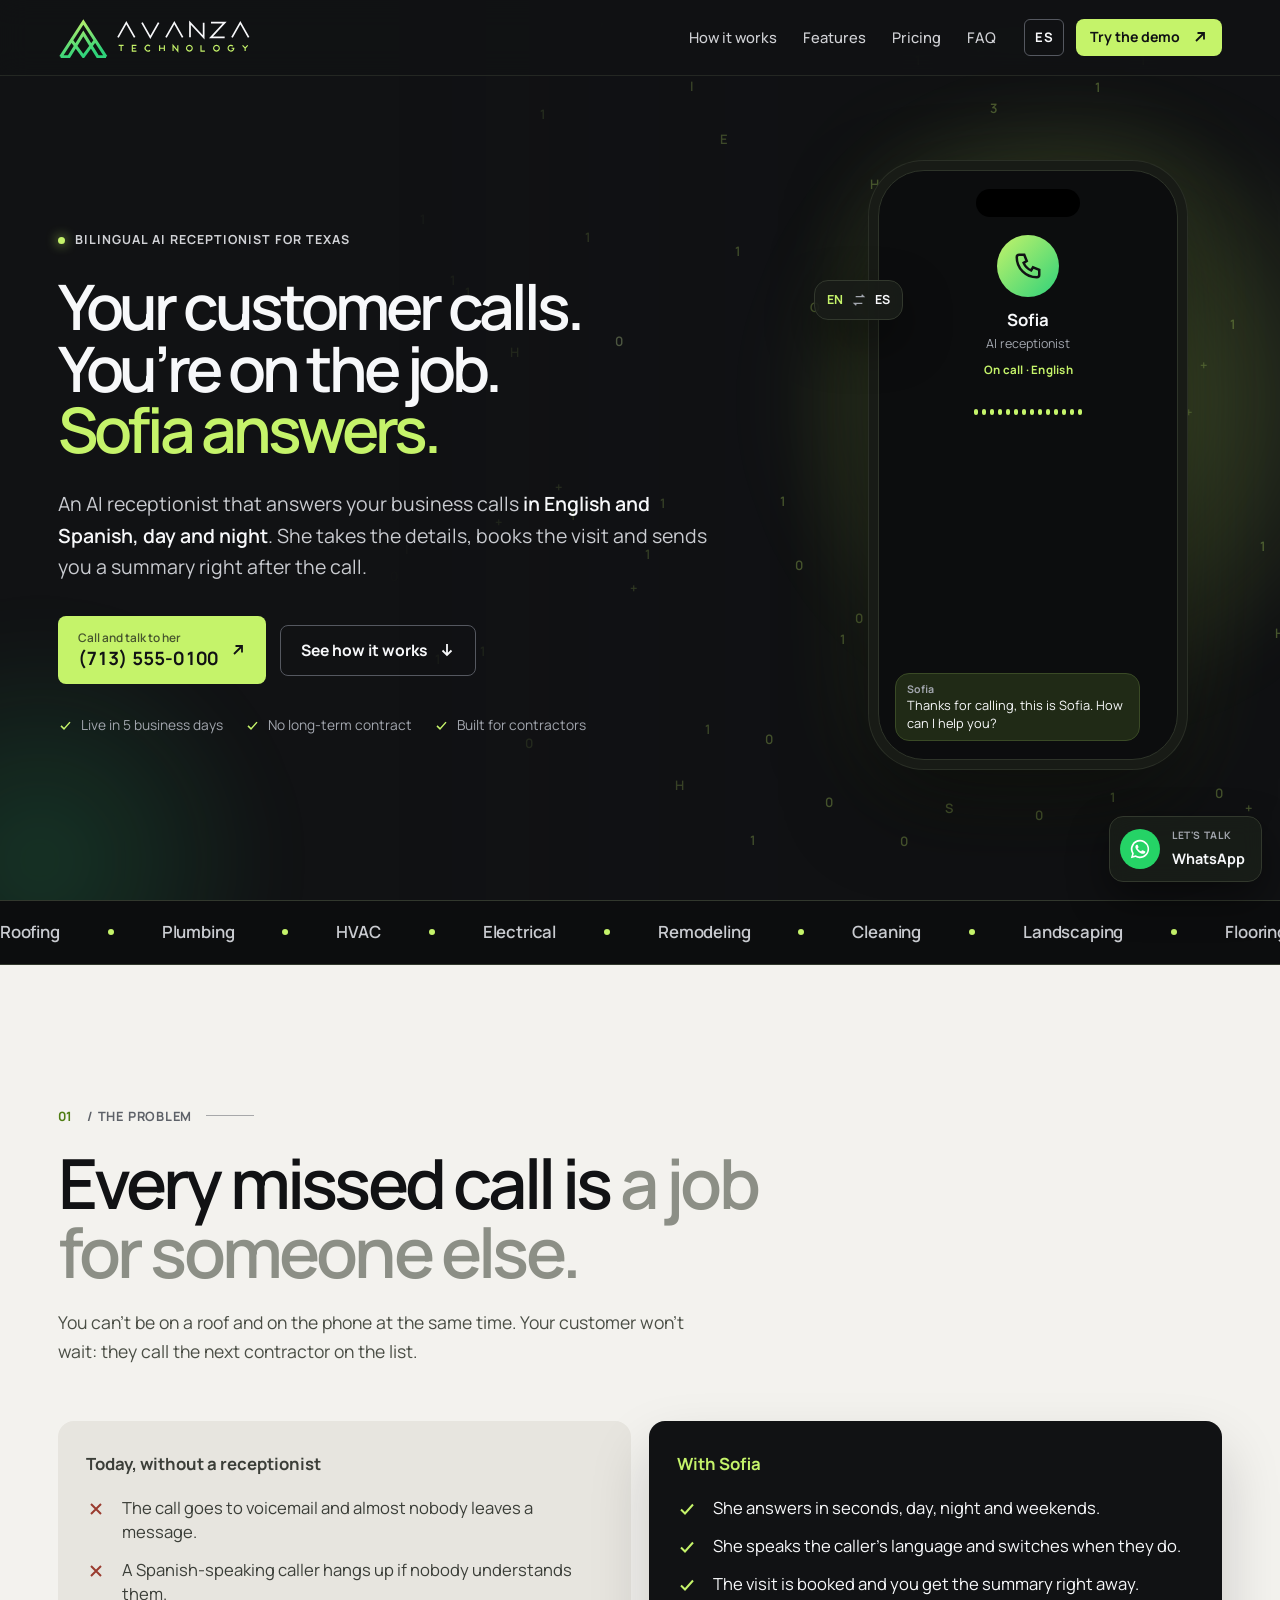
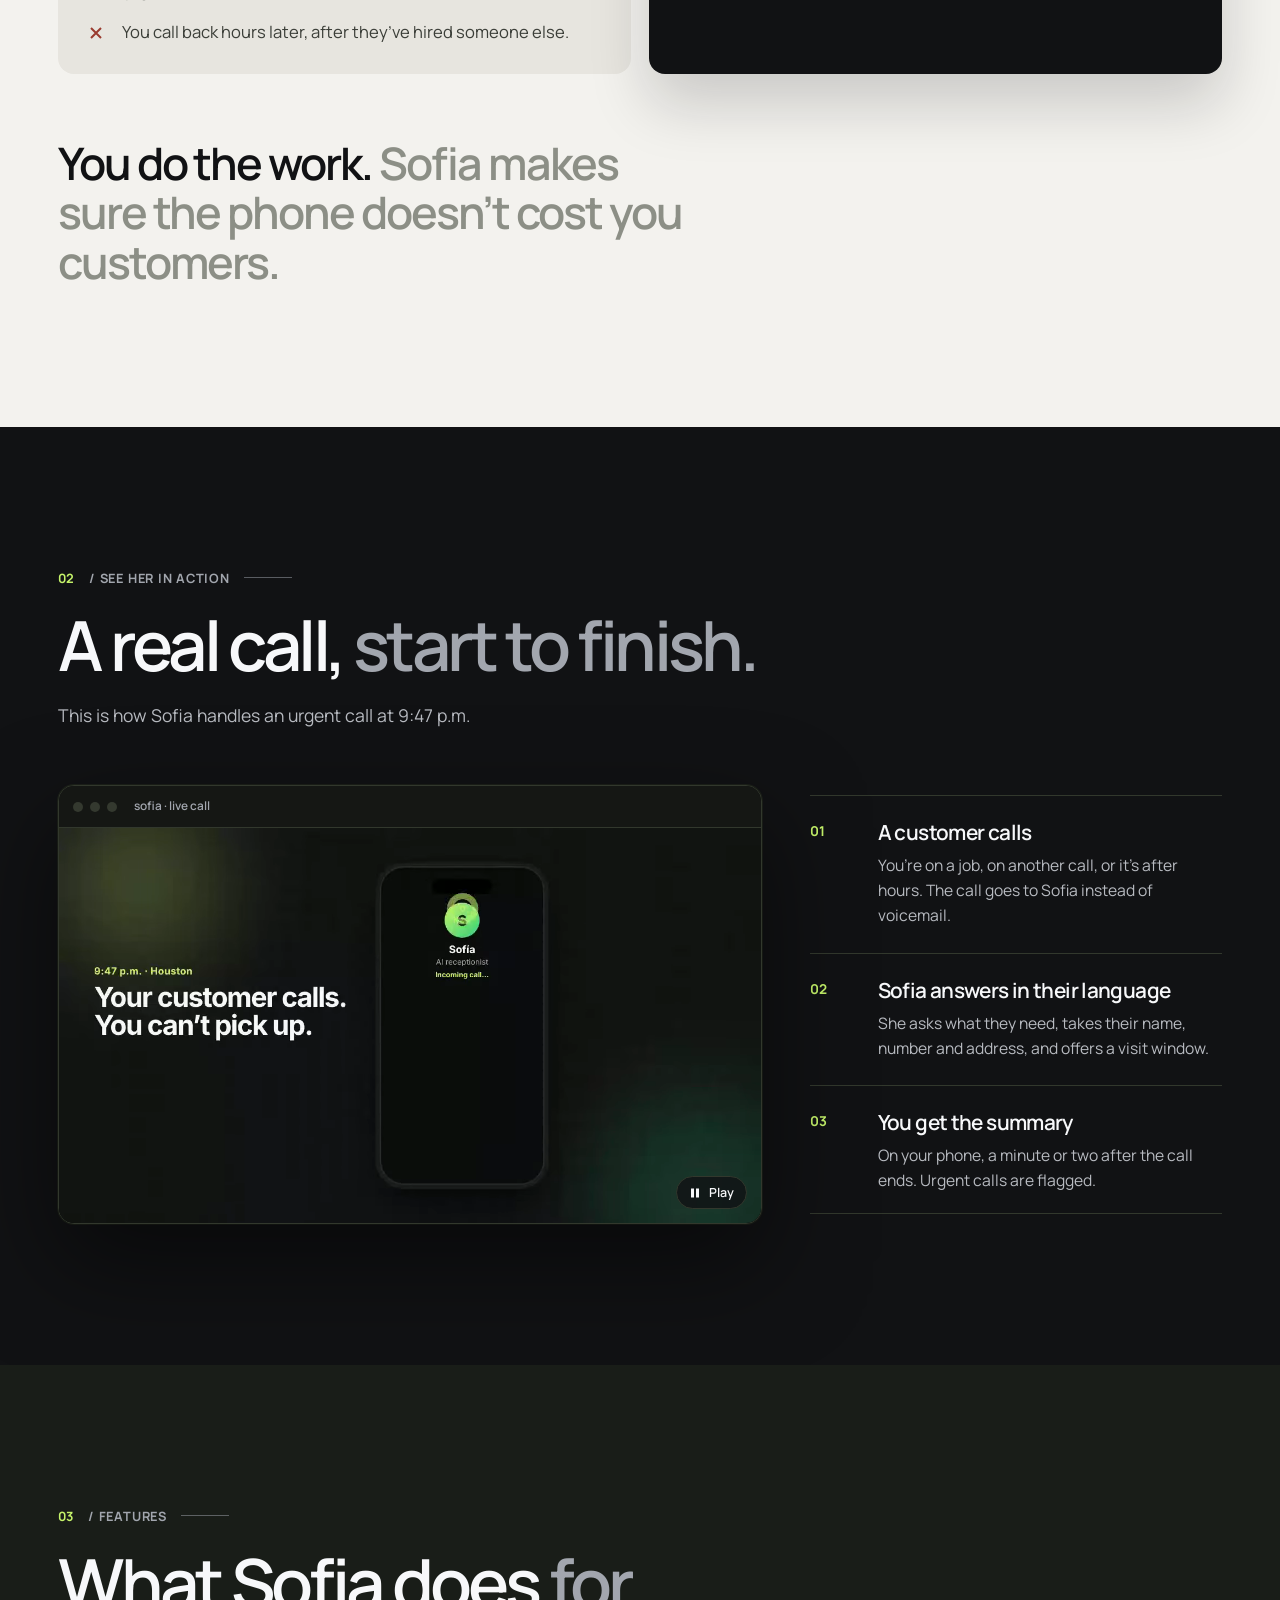
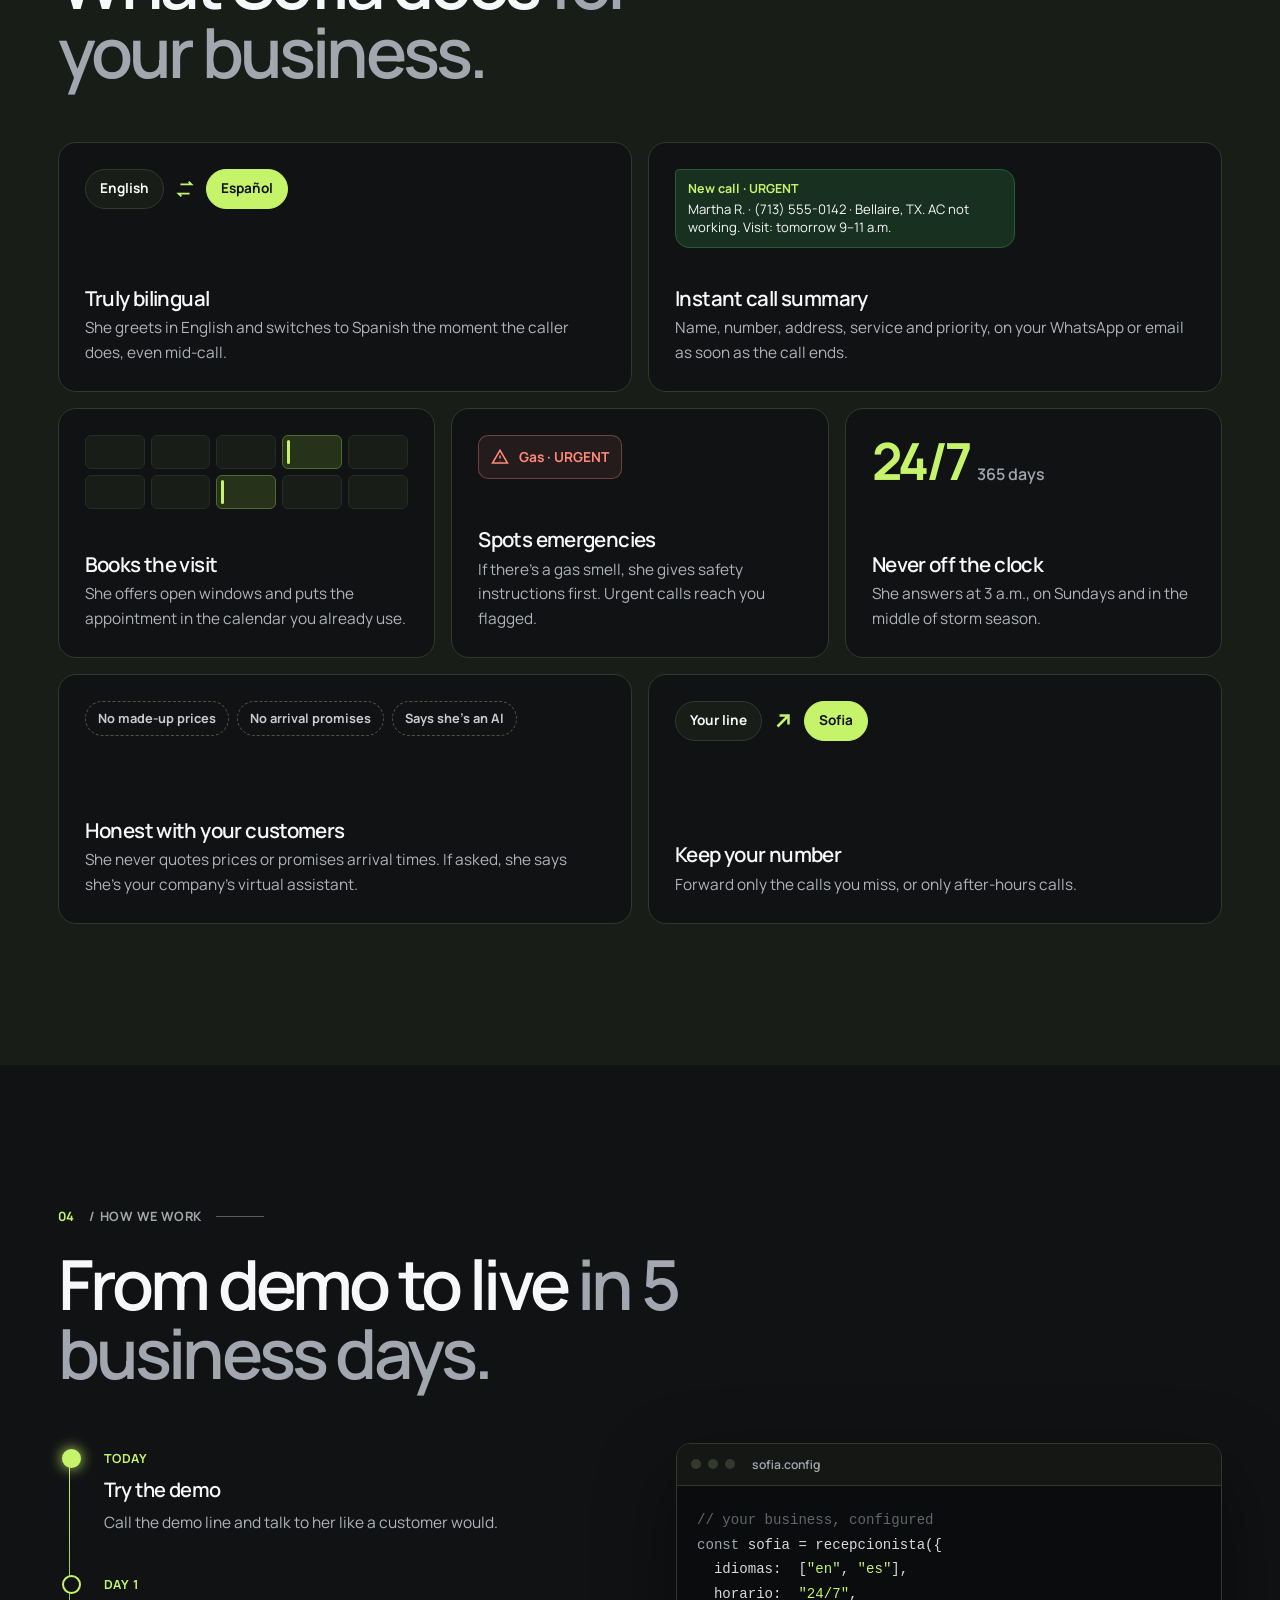
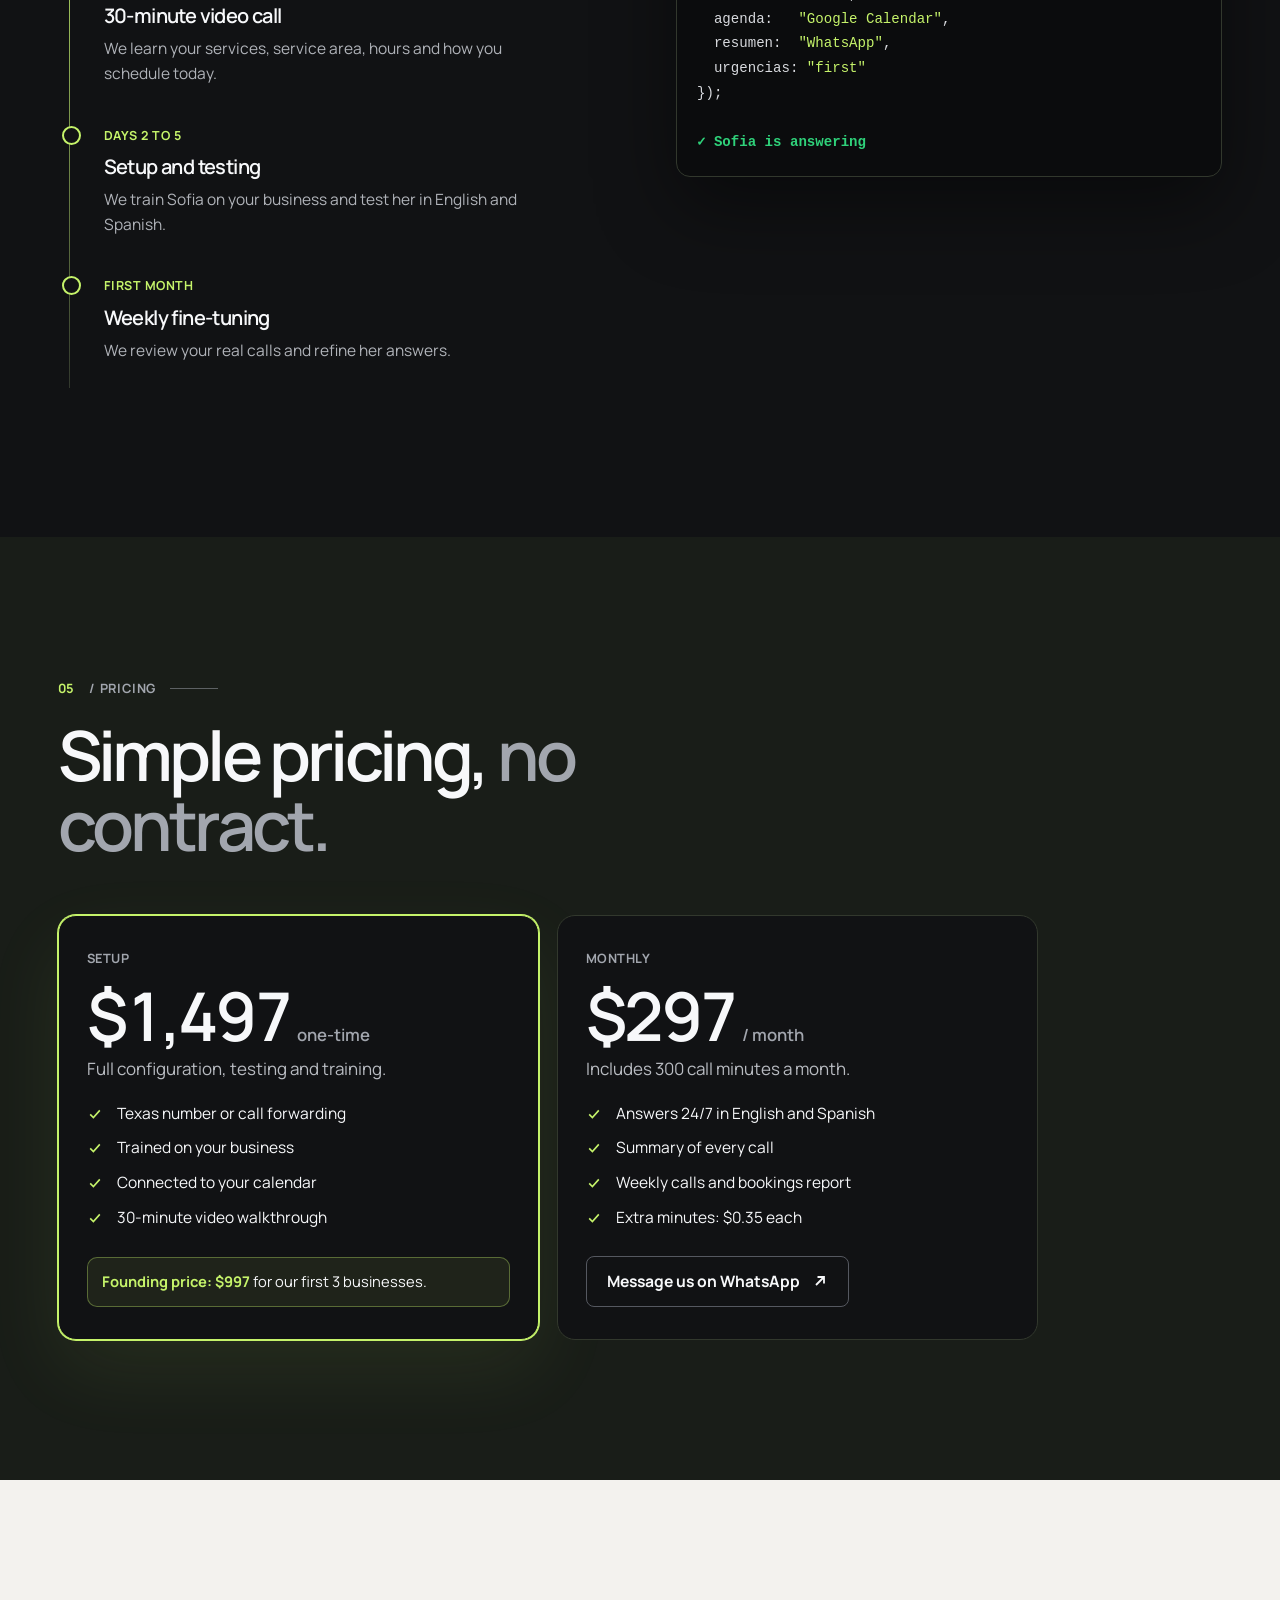
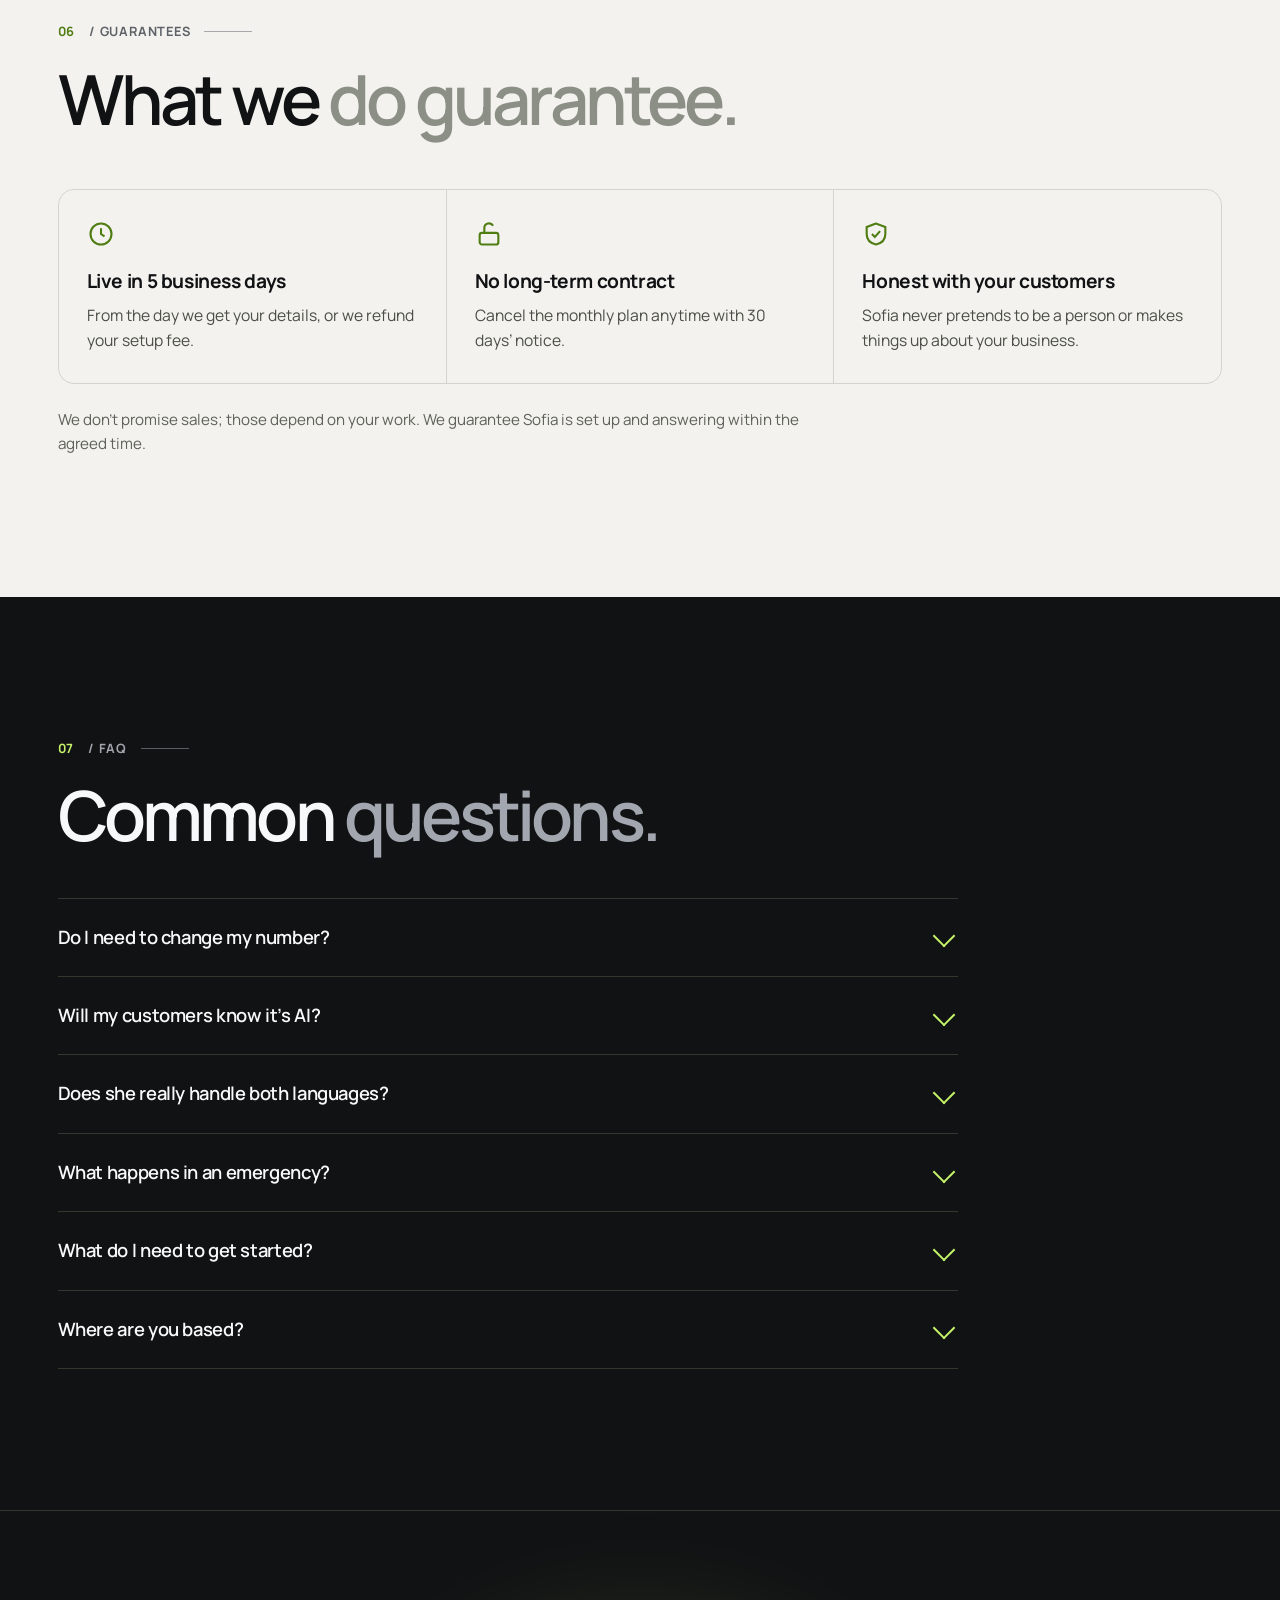
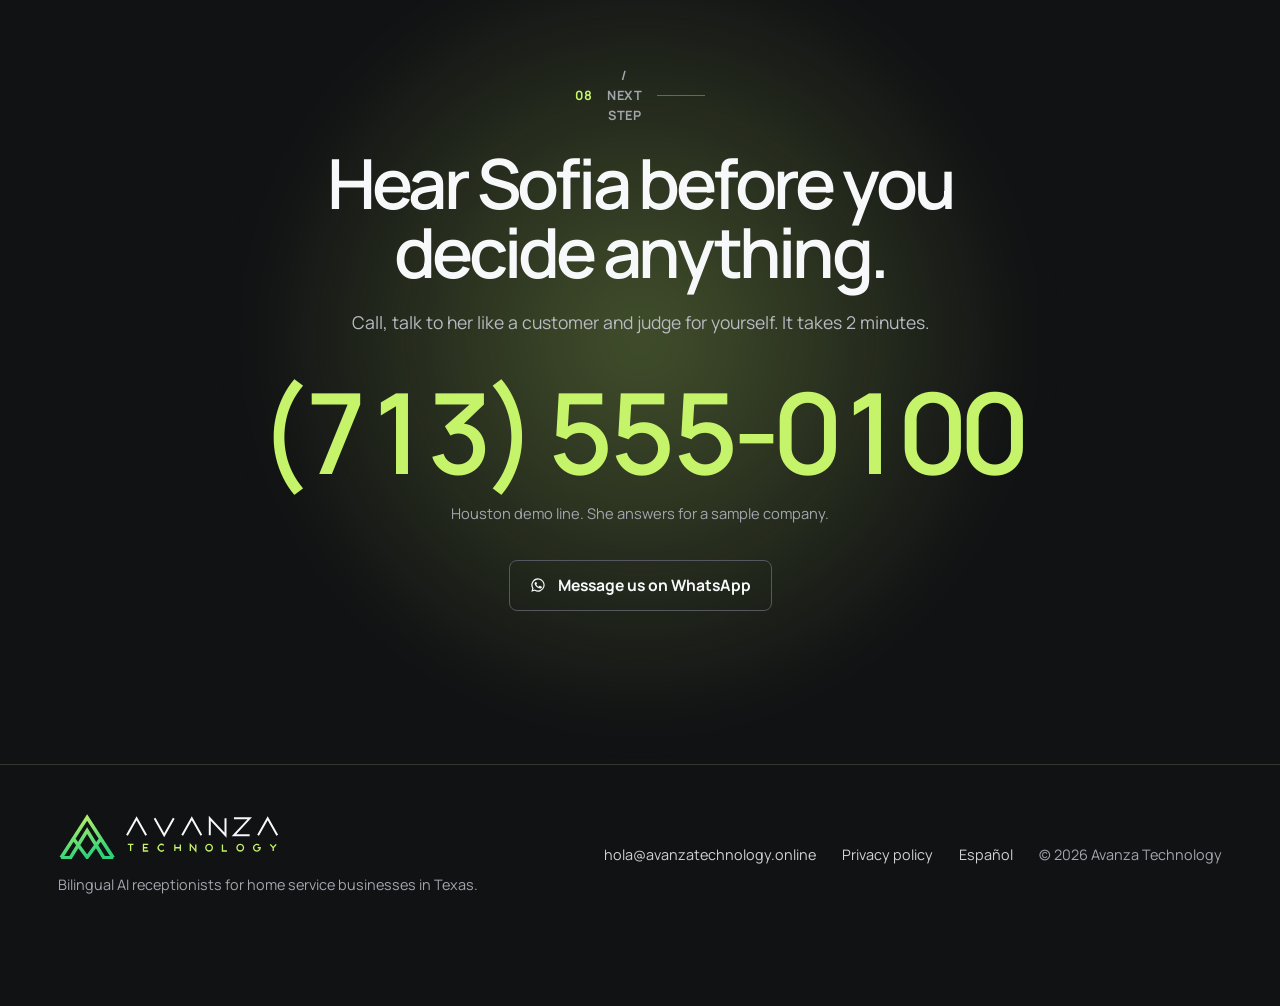
==== en/index.html @ a4238568 "web" ====
<!doctype html>
<html lang="en">
<head>
<meta charset="utf-8">
<meta name="viewport" content="width=device-width, initial-scale=1">
<title>Avanza Technology | Bilingual AI receptionist for Texas contractors</title>
<meta name="description" content="Sofia answers your business calls in English and Spanish, 24/7. She books the visit and sends you a summary. For home service contractors in Texas.">
<link rel="canonical" href="https://avanzatechnology.online/en/">
<link rel="alternate" hreflang="es" href="https://avanzatechnology.online/">
<link rel="alternate" hreflang="en" href="https://avanzatechnology.online/en/">
<link rel="alternate" hreflang="x-default" href="https://avanzatechnology.online/">
<meta property="og:type" content="website">
<meta property="og:title" content="Avanza Technology | Bilingual AI receptionist for Texas contractors">
<meta property="og:description" content="Sofia answers your business calls in English and Spanish, 24/7. She books the visit and sends you a summary. For home service contractors in Texas.">
<meta property="og:image" content="https://avanzatechnology.online/assets/og-en.png">
<meta property="og:url" content="https://avanzatechnology.online/en/">
<meta name="twitter:card" content="summary_large_image">
<meta name="theme-color" content="#111214">
<link rel="icon" type="image/svg+xml" href="../assets/icono.svg">
<link rel="apple-touch-icon" href="../assets/icono-180.png">
<link rel="preconnect" href="https://fonts.googleapis.com">
<link rel="preconnect" href="https://fonts.gstatic.com" crossorigin>
<link href="https://fonts.googleapis.com/css2?family=Manrope:wght@400;500;600;700;800&display=swap" rel="stylesheet">
<link rel="stylesheet" href="../assets/site.css">
<script>document.documentElement.classList.add('js');</script>
</head>
<body>
<a class="skip" href="#main">Skip to content</a>
<header class="site-header">
  <div class="wrap">
    <a class="brand" href="./" aria-label="Avanza Technology"><svg xmlns="http://www.w3.org/2000/svg" viewBox="0 0 292 60" role="img" aria-label="Avanza Technology"><defs><linearGradient id="g-dark-horizontal" x1="0" y1="0" x2="0.35" y2="1"><stop offset="0" stop-color="#C5F36A"/><stop offset="1" stop-color="#2FD27A"/></linearGradient></defs><path d="M4.00,58.36 L38.00,6.00 L72.00,58.36 M4.00,58.36 L16.24,58.36 L38.00,23.00 L59.76,58.36 L72.00,58.36 M19.98,33.20 L38.00,57.68 L56.02,33.20" fill="none" stroke="url(#g-dark-horizontal)" stroke-width="4.60" stroke-linejoin="miter" stroke-miterlimit="10" stroke-linecap="butt"/><g fill="none" stroke="#F7F8FA" stroke-width="2.6" stroke-linejoin="miter" stroke-linecap="butt"><path transform="translate(90.00,7.00)" d="M0,22 L12.5,0 L25,22"/><path transform="translate(126.00,7.00)" d="M0,0 L12.5,22 L25,0"/><path transform="translate(162.00,7.00)" d="M0,22 L12.5,0 L25,22"/><path transform="translate(198.00,7.00)" d="M0,22 L0,0 L20.5,22 L20.5,0"/><path transform="translate(229.50,7.00)" d="M0,0 L20.5,0 L0,22 L20.5,22"/><path transform="translate(261.00,7.00)" d="M0,22 L12.5,0 L25,22"/></g><g fill="none" stroke="#C5F36A" stroke-width="1.7" stroke-linejoin="miter" stroke-linecap="butt"><path transform="translate(91.00,41.00)" d="M0,0 H7.4399999999999995 M3.7199999999999998,0 V8.6"/><path transform="translate(111.48,41.00)" d="M6.2,0 H0 V8.6 H6.2 M0,4.3 H5.084"/><path transform="translate(130.72,41.00)" d="M7.31,1.2469999999999999 A4.3,4.3 0 1 0 7.31,7.353"/><path transform="translate(152.44,41.00)" d="M0,0 V8.6 M7.13,0 V8.6 M0,4.3 H7.13"/><path transform="translate(172.60,41.00)" d="M0,8.6 L0,0 L7.13,8.6 L7.13,0"/><path transform="translate(192.77,41.00)" d="M4.3,0 A4.3,4.3 0 1 1 4.29,0 Z"/><path transform="translate(214.49,41.00)" d="M0,0 V8.6 H5.89"/><path transform="translate(233.42,41.00)" d="M4.3,0 A4.3,4.3 0 1 1 4.29,0 Z"/><path transform="translate(255.14,41.00)" d="M7.31,1.2469999999999999 A4.3,4.3 0 1 0 8.6,4.31 H5.3"/><path transform="translate(276.86,41.00)" d="M0,0 L3.875,4.3 L7.75,0 M3.875,4.3 V8.6"/></g></svg></a>
    <nav class="nav" aria-label="Main"><a href="#como">How it works</a><a href="#funciones">Features</a><a href="#precios">Pricing</a><a href="#preguntas">FAQ</a></nav>
    <div class="head-actions">
      <a class="lang" href="../" hreflang="es" lang="es" aria-label="Español">ES</a>
      <a class="btn btn-lime btn-sm" href="tel:+17135550100">Try the demo<svg viewBox="0 0 16 16" fill="none" stroke="currentColor" stroke-width="1.8" aria-hidden="true"><path d="M4 12 12 4M5.5 4H12v6.5"/></svg></a>
    </div>
  </div>
</header>
<main id="main">
<section class="hero" aria-labelledby="hero-title">
  <canvas id="rain" aria-hidden="true"></canvas>
  <div class="glow glow-a"></div><div class="glow glow-b"></div>
  <div class="wrap">
    <div class="hero-copy">
      <p class="eyebrow">Bilingual AI receptionist for Texas</p>
      <h1 id="hero-title"><span>Your customer calls.</span><span>You’re on the job.</span><span class=hl>Sofia answers.</span></h1>
      <p class="lede">An AI receptionist that answers your business calls <strong>in English and Spanish, day and night</strong>. She takes the details, books the visit and sends you a summary right after the call.</p>
      <div class="ctas">
        <a class="btn btn-lime call-btn" href="tel:+17135550100"><span><small>Call and talk to her</small><b>(713) 555-0100</b></span><svg viewBox="0 0 16 16" fill="none" stroke="currentColor" stroke-width="1.8" aria-hidden="true"><path d="M4 12 12 4M5.5 4H12v6.5"/></svg></a>
        <a class="btn btn-line" href="#como">See how it works<svg viewBox="0 0 16 16" fill="none" stroke="currentColor" stroke-width="1.8" aria-hidden="true"><path d="M8 2v11M3.5 8.5 8 13l4.5-4.5"/></svg></a>
      </div>
      <ul class="micro"><li><svg viewBox="0 0 20 20" fill="none" stroke="currentColor" stroke-width="2" aria-hidden="true"><path d="m4 10.5 4 4 8-9"/></svg>Live in 5 business days</li><li><svg viewBox="0 0 20 20" fill="none" stroke="currentColor" stroke-width="2" aria-hidden="true"><path d="m4 10.5 4 4 8-9"/></svg>No long-term contract</li><li><svg viewBox="0 0 20 20" fill="none" stroke="currentColor" stroke-width="2" aria-hidden="true"><path d="m4 10.5 4 4 8-9"/></svg>Built for contractors</li></ul>
    </div>
    <div class="stage" aria-label="Demo: a call answered by Sofia" role="img">
      <div class="device live" id="device">
        <div class="island"></div>
        <div class="caller"><div class="av"><svg viewBox="0 0 24 24" fill="none" stroke="currentColor" stroke-width="2" aria-hidden="true"><path d="M5 3h4l2 5-2.5 1.5a11 11 0 0 0 6 6L16 13l5 2v4a2 2 0 0 1-2 2A16 16 0 0 1 3 5a2 2 0 0 1 2-2"/></svg></div><b>Sofia</b><span>AI receptionist</span><em id="call-status">On call · Spanish</em></div>
        <div class="bars" aria-hidden="true"><i></i><i></i><i></i><i></i><i></i><i></i><i></i><i></i><i></i><i></i><i></i><i></i><i></i><i></i></div>
        <div class="thread" id="thread"><div class="msg ai"><small>Sofia</small>Thanks for calling, this is Sofia. How can I help you?</div><div class="msg cl"><small>Caller</small>My AC stopped working and it’s really hot.</div><div class="msg ai"><small>Sofia</small>I’m sorry. Is anyone at home elderly or unwell?</div><div class="msg cl"><small>Caller</small>Yes, my mom is 80. ¿Habla español?</div><div class="msg ai"><small>Sofia</small>¡Claro! Lo marco como urgente. ¿Me da su dirección?</div></div>
      </div>
      <div class="float lang-chip" aria-hidden="true"><span class="on">EN</span><svg viewBox="0 0 24 24" fill="none" stroke="currentColor" stroke-width="2" aria-hidden="true"><path d="M7 7h12l-3-3M17 17H5l3 3"/></svg><span>ES</span></div>
      <div class="float summary-card show" id="summary-card">
        <h3><svg viewBox="0 0 24 24" fill="none" stroke="currentColor" stroke-width="2" aria-hidden="true"><path d="M4 5h16v11H9l-5 4z"/></svg>Summary sent to the owner</h3>
        <p>AC not working. Elderly person at home.</p>
        <dl><dt>Priority</dt><dd><span class="tag-urgent">URGENT</span></dd><dt>Visit</dt><dd>Tomorrow, 9–11 a.m.</dd><dt>Language</dt><dd>English and Spanish</dd></dl>
      </div>
    </div>
  </div>
  <script type="application/json" id="call-script">{"ring": "Incoming call…", "liveEn": "On call · English", "liveEs": "On call · Spanish", "ended": "Call ended", "lines": [["ai", "Sofia", "Thanks for calling, this is Sofia. How can I help you?"], ["cl", "Caller", "My AC stopped working and it’s really hot."], ["ai", "Sofia", "I’m sorry. Is anyone at home elderly or unwell?"], ["cl", "Caller", "Yes, my mom is 80. ¿Habla español?"], ["ai", "Sofia", "¡Claro! Lo marco como urgente. ¿Me da su dirección?"]]}</script>
</section>

<div class="ticker" aria-hidden="true"><div class="row"><span>Roofing</span><span>Plumbing</span><span>HVAC</span><span>Electrical</span><span>Remodeling</span><span>Cleaning</span><span>Landscaping</span><span>Flooring</span><span>Roofing</span><span>Plumbing</span><span>HVAC</span><span>Electrical</span><span>Remodeling</span><span>Cleaning</span><span>Landscaping</span><span>Flooring</span><span>Roofing</span><span>Plumbing</span><span>HVAC</span><span>Electrical</span><span>Remodeling</span><span>Cleaning</span><span>Landscaping</span><span>Flooring</span><span>Roofing</span><span>Plumbing</span><span>HVAC</span><span>Electrical</span><span>Remodeling</span><span>Cleaning</span><span>Landscaping</span><span>Flooring</span></div></div>

<section class="section paper" aria-labelledby="s1">
  <div class="wrap">
    <p class="sec-num"><b>01</b> / The problem</p>
    <h2 class="h2" id="s1">Every missed call is <span class="soft">a job for someone else.</span></h2>
    <p class="sub">You can’t be on a roof and on the phone at the same time. Your customer won’t wait: they call the next contractor on the list.</p>
    <div class="compare">
      <div class="col before"><h3>Today, without a receptionist</h3><ul><li><svg viewBox="0 0 20 20" fill="none" stroke="currentColor" stroke-width="2" aria-hidden="true"><path d="M5 5l10 10M15 5 5 15"/></svg><span>The call goes to voicemail and almost nobody leaves a message.</span></li><li><svg viewBox="0 0 20 20" fill="none" stroke="currentColor" stroke-width="2" aria-hidden="true"><path d="M5 5l10 10M15 5 5 15"/></svg><span>A Spanish-speaking caller hangs up if nobody understands them.</span></li><li><svg viewBox="0 0 20 20" fill="none" stroke="currentColor" stroke-width="2" aria-hidden="true"><path d="M5 5l10 10M15 5 5 15"/></svg><span>You call back hours later, after they’ve hired someone else.</span></li></ul></div>
      <div class="col after"><h3>With Sofia</h3><ul><li><svg viewBox="0 0 20 20" fill="none" stroke="currentColor" stroke-width="2" aria-hidden="true"><path d="m4 10.5 4 4 8-9"/></svg><span>She answers in seconds, day, night and weekends.</span></li><li><svg viewBox="0 0 20 20" fill="none" stroke="currentColor" stroke-width="2" aria-hidden="true"><path d="m4 10.5 4 4 8-9"/></svg><span>She speaks the caller’s language and switches when they do.</span></li><li><svg viewBox="0 0 20 20" fill="none" stroke="currentColor" stroke-width="2" aria-hidden="true"><path d="m4 10.5 4 4 8-9"/></svg><span>The visit is booked and you get the summary right away.</span></li></ul></div>
    </div>
    <p class="big-quote">You do the work. <span>Sofia makes sure the phone doesn’t cost you customers.</span></p>
  </div>
</section>

<section class="section" id="como" aria-labelledby="s2">
  <div class="wrap">
    <p class="sec-num"><b>02</b> / See her in action</p>
    <h2 class="h2" id="s2">A real call, <span class="soft">start to finish.</span></h2>
    <p class="sub">This is how Sofia handles an urgent call at 9:47 p.m.</p>
    <div class="video-grid">
      <figure class="screen" style="margin:0">
        <div class="chrome"><i></i><i></i><i></i><span>sofia · live call</span></div>
        <video id="demo-video" autoplay muted loop playsinline preload="metadata" poster="../assets/poster-en.jpg" aria-label="Demo: a call answered by Sofia">
          <source src="../assets/demo-en.mp4" type="video/mp4">
          <source src="../assets/demo-en.webm" type="video/webm">
        </video>
        <button class="vid-toggle" id="vid-toggle" type="button" data-play="Play" data-pause="Pause"><svg viewBox="0 0 12 12" fill="currentColor" aria-hidden="true"><rect x="2" y="1.5" width="3" height="9"/><rect x="7" y="1.5" width="3" height="9"/></svg><span>Pause</span></button>
      </figure>
      <ol class="steps"><li><div><h3>A customer calls</h3><p>You’re on a job, on another call, or it’s after hours. The call goes to Sofia instead of voicemail.</p></div></li><li><div><h3>Sofia answers in their language</h3><p>She asks what they need, takes their name, number and address, and offers a visit window.</p></div></li><li><div><h3>You get the summary</h3><p>On your phone, a minute or two after the call ends. Urgent calls are flagged.</p></div></li></ol>
    </div>
  </div>
</section>

<section class="section surface" id="funciones" aria-labelledby="s3">
  <div class="wrap">
    <p class="sec-num"><b>03</b> / Features</p>
    <h2 class="h2" id="s3">What Sofia does <span class="soft">for your business.</span></h2>
    <div class="bento"><article class="card wide"><div class="viz viz-lang"><span class="pill">English</span><svg viewBox="0 0 24 24" fill="none" stroke="currentColor" stroke-width="2" aria-hidden="true"><path d="M7 7h12l-3-3M17 17H5l3 3"/></svg><span class="pill on">Español</span></div><h3>Truly bilingual</h3><p>She greets in English and switches to Spanish the moment the caller does, even mid-call.</p></article><article class="card wide"><div class="viz viz-wa"><b>New call · URGENT</b>Martha R. · (713) 555-0142 · Bellaire, TX. AC not working. Visit: tomorrow 9–11 a.m.</div><h3>Instant call summary</h3><p>Name, number, address, service and priority, on your WhatsApp or email as soon as the call ends.</p></article><article class="card "><div class="viz viz-cal" aria-hidden="true"><i></i><i></i><i></i><i class="b"></i><i></i><i></i><i></i><i class="b"></i><i></i><i></i></div><h3>Books the visit</h3><p>She offers open windows and puts the appointment in the calendar you already use.</p></article><article class="card "><div class="viz viz-alert"><svg viewBox="0 0 24 24" fill="none" stroke="currentColor" stroke-width="2" aria-hidden="true"><path d="M12 3 2 20h20zM12 10v4M12 17v.5"/></svg>Gas · URGENT</div><h3>Spots emergencies</h3><p>If there’s a gas smell, she gives safety instructions first. Urgent calls reach you flagged.</p></article><article class="card "><div class="viz viz-clock">24/7<span>365 days</span></div><h3>Never off the clock</h3><p>She answers at 3 a.m., on Sundays and in the middle of storm season.</p></article><article class="card wide"><div class="viz viz-no"><span>No made-up prices</span><span>No arrival promises</span><span>Says she’s an AI</span></div><h3>Honest with your customers</h3><p>She never quotes prices or promises arrival times. If asked, she says she’s your company’s virtual assistant.</p></article><article class="card wide"><div class="viz viz-lang"><span class="pill">Your line</span><svg viewBox="0 0 16 16" fill="none" stroke="currentColor" stroke-width="1.8" aria-hidden="true"><path d="M4 12 12 4M5.5 4H12v6.5"/></svg><span class="pill on">Sofia</span></div><h3>Keep your number</h3><p>Forward only the calls you miss, or only after-hours calls.</p></article></div>
  </div>
</section>

<section class="section" aria-labelledby="s4">
  <div class="wrap">
    <p class="sec-num"><b>04</b> / How we work</p>
    <h2 class="h2" id="s4">From demo to live <span class="soft">in 5 business days.</span></h2>
    <div class="process">
      <ol class="timeline"><li><span class="when">Today</span><h3>Try the demo</h3><p>Call the demo line and talk to her like a customer would.</p></li><li><span class="when">Day 1</span><h3>30-minute video call</h3><p>We learn your services, service area, hours and how you schedule today.</p></li><li><span class="when">Days 2 to 5</span><h3>Setup and testing</h3><p>We train Sofia on your business and test her in English and Spanish.</p></li><li><span class="when">First month</span><h3>Weekly fine-tuning</h3><p>We review your real calls and refine her answers.</p></li></ol>
      <div class="terminal" aria-hidden="true">
        <div class="chrome"><i></i><i></i><i></i><span>sofia.config</span></div>
<pre><span class="c">// your business, configured</span>
<span class="k">const</span> sofia = recepcionista({
  idiomas:  [<span class="s">"en"</span>, <span class="s">"es"</span>],
  horario:  <span class="s">"24/7"</span>,
  agenda:   <span class="s">"Google Calendar"</span>,
  resumen:  <span class="s">"WhatsApp"</span>,
  urgencias: <span class="s">"first"</span>
});

<span class="ok">✓ Sofia is answering</span></pre>
      </div>
    </div>
  </div>
</section>

<section class="section surface" id="precios" aria-labelledby="s5">
  <div class="wrap">
    <p class="sec-num"><b>05</b> / Pricing</p>
    <h2 class="h2" id="s5">Simple pricing, <span class="soft">no contract.</span></h2>
    <div class="prices">
      <div class="price main"><span class="label">Setup</span><p class="amount">$1,497<small>one-time</small></p><p>Full configuration, testing and training.</p>
        <ul><li><svg viewBox="0 0 20 20" fill="none" stroke="currentColor" stroke-width="2" aria-hidden="true"><path d="m4 10.5 4 4 8-9"/></svg><span>Texas number or call forwarding</span></li><li><svg viewBox="0 0 20 20" fill="none" stroke="currentColor" stroke-width="2" aria-hidden="true"><path d="m4 10.5 4 4 8-9"/></svg><span>Trained on your business</span></li><li><svg viewBox="0 0 20 20" fill="none" stroke="currentColor" stroke-width="2" aria-hidden="true"><path d="m4 10.5 4 4 8-9"/></svg><span>Connected to your calendar</span></li><li><svg viewBox="0 0 20 20" fill="none" stroke="currentColor" stroke-width="2" aria-hidden="true"><path d="m4 10.5 4 4 8-9"/></svg><span>30-minute video walkthrough</span></li></ul><div class="founder"><b>Founding price: $997</b> for our first 3 businesses.</div></div>
      <div class="price"><span class="label">Monthly</span><p class="amount">$297<small>/ month</small></p><p>Includes 300 call minutes a month.</p>
        <ul><li><svg viewBox="0 0 20 20" fill="none" stroke="currentColor" stroke-width="2" aria-hidden="true"><path d="m4 10.5 4 4 8-9"/></svg><span>Answers 24/7 in English and Spanish</span></li><li><svg viewBox="0 0 20 20" fill="none" stroke="currentColor" stroke-width="2" aria-hidden="true"><path d="m4 10.5 4 4 8-9"/></svg><span>Summary of every call</span></li><li><svg viewBox="0 0 20 20" fill="none" stroke="currentColor" stroke-width="2" aria-hidden="true"><path d="m4 10.5 4 4 8-9"/></svg><span>Weekly calls and bookings report</span></li><li><svg viewBox="0 0 20 20" fill="none" stroke="currentColor" stroke-width="2" aria-hidden="true"><path d="m4 10.5 4 4 8-9"/></svg><span>Extra minutes: $0.35 each</span></li></ul><a class="btn btn-line" href="https://wa.me/573000000000?text=Hi%2C%20I%27d%20like%20to%20learn%20more%20about%20Sofia" style="margin-top:auto;align-self:flex-start">Message us on WhatsApp<svg viewBox="0 0 16 16" fill="none" stroke="currentColor" stroke-width="1.8" aria-hidden="true"><path d="M4 12 12 4M5.5 4H12v6.5"/></svg></a></div>
    </div>
  </div>
</section>

<section class="section paper" aria-labelledby="s6">
  <div class="wrap">
    <p class="sec-num"><b>06</b> / Guarantees</p>
    <h2 class="h2" id="s6">What we <span class="soft">do guarantee.</span></h2>
    <div class="guarantees"><div><svg viewBox="0 0 24 24" fill="none" stroke="currentColor" stroke-width="1.8" aria-hidden="true"><circle cx="12" cy="12" r="9"/><path d="M12 7v5l3 2"/></svg><h3>Live in 5 business days</h3><p>From the day we get your details, or we refund your setup fee.</p></div><div><svg viewBox="0 0 24 24" fill="none" stroke="currentColor" stroke-width="1.8" aria-hidden="true"><rect x="4" y="11" width="16" height="10" rx="2"/><path d="M8 11V7a4 4 0 0 1 7.5-2"/></svg><h3>No long-term contract</h3><p>Cancel the monthly plan anytime with 30 days’ notice.</p></div><div><svg viewBox="0 0 24 24" fill="none" stroke="currentColor" stroke-width="1.8" aria-hidden="true"><path d="M12 3 4 6v6c0 5 3.5 8 8 9 4.5-1 8-4 8-9V6z"/><path d="m8.5 12 2.5 2.5 4.5-5"/></svg><h3>Honest with your customers</h3><p>Sofia never pretends to be a person or makes things up about your business.</p></div></div>
    <p class="fine">We don’t promise sales; those depend on your work. We guarantee Sofia is set up and answering within the agreed time.</p>
  </div>
</section>

<section class="section" id="preguntas" aria-labelledby="s7">
  <div class="wrap">
    <p class="sec-num"><b>07</b> / FAQ</p>
    <h2 class="h2" id="s7">Common <span class="soft">questions.</span></h2>
    <div class="faq"><details><summary>Do I need to change my number?</summary><p>No. You can forward only the calls you miss, or only after-hours calls. If you want a new number for ads, we can set that up too.</p></details><details><summary>Will my customers know it’s AI?</summary><p>Sofia never pretends to be a person. If someone asks, she says she’s your company’s virtual assistant and that a team member will follow up.</p></details><details><summary>Does she really handle both languages?</summary><p>She switches the moment the caller does, even mid-call. The best way to judge is to call the demo line and try both.</p></details><details><summary>What happens in an emergency?</summary><p>She gives safety instructions first, like leaving the home and calling 911 if there’s a gas smell. Then she takes the details and sends you the call flagged as urgent.</p></details><details><summary>What do I need to get started?</summary><p>A 30-minute video call so we learn your services, service area, hours and how you schedule. We handle the rest.</p></details><details><summary>Where are you based?</summary><p>We’re a remote team working with businesses in Texas. Everything happens by phone, WhatsApp and video call, in English or Spanish.</p></details></div>
  </div>
</section>

<section class="final" aria-labelledby="s8">
  <div class="glow glow-a"></div>
  <div class="wrap">
    <p class="sec-num"><b>08</b> / Next step</p>
    <h2 class="h2" id="s8">Hear Sofia before you decide anything.</h2>
    <p class="sub">Call, talk to her like a customer and judge for yourself. It takes 2 minutes.</p>
    <a class="big-number" href="tel:+17135550100">(713) 555-0100</a>
    <p class="note">Houston demo line. She answers for a sample company.</p>
    <a class="btn btn-line" href="https://wa.me/573000000000?text=Hi%2C%20I%27d%20like%20to%20learn%20more%20about%20Sofia"><svg viewBox="0 0 24 24" fill="currentColor" aria-hidden="true"><path d="M12 2a10 10 0 0 0-8.6 15.1L2 22l5-1.3A10 10 0 1 0 12 2m0 18.2a8.2 8.2 0 0 1-4.2-1.2l-.3-.2-3 .8.8-2.9-.2-.3A8.2 8.2 0 1 1 12 20.2m4.5-6.1c-.2-.1-1.5-.7-1.7-.8s-.4-.1-.6.1-.7.8-.8 1-.3.2-.5.1a6.7 6.7 0 0 1-3.3-2.9c-.3-.4.3-.4.8-1.4a.5.5 0 0 0 0-.5l-.8-1.9c-.2-.5-.4-.4-.6-.4h-.5a1 1 0 0 0-.7.3 3 3 0 0 0-.9 2.2 5.2 5.2 0 0 0 1.1 2.7 11.9 11.9 0 0 0 4.6 4c1.7.7 2.3.8 3.2.6a2.7 2.7 0 0 0 1.8-1.2 2.2 2.2 0 0 0 .2-1.3c-.1-.1-.2-.2-.4-.3"/></svg>Message us on WhatsApp</a>
  </div>
</section>
</main>
<footer class="footer">
  <div class="wrap">
    <div><a class="brand" href="./" aria-label="Avanza Technology"><svg xmlns="http://www.w3.org/2000/svg" viewBox="0 0 292 60" role="img" aria-label="Avanza Technology"><defs><linearGradient id="g-dark-horizontal" x1="0" y1="0" x2="0.35" y2="1"><stop offset="0" stop-color="#C5F36A"/><stop offset="1" stop-color="#2FD27A"/></linearGradient></defs><path d="M4.00,58.36 L38.00,6.00 L72.00,58.36 M4.00,58.36 L16.24,58.36 L38.00,23.00 L59.76,58.36 L72.00,58.36 M19.98,33.20 L38.00,57.68 L56.02,33.20" fill="none" stroke="url(#g-dark-horizontal)" stroke-width="4.60" stroke-linejoin="miter" stroke-miterlimit="10" stroke-linecap="butt"/><g fill="none" stroke="#F7F8FA" stroke-width="2.6" stroke-linejoin="miter" stroke-linecap="butt"><path transform="translate(90.00,7.00)" d="M0,22 L12.5,0 L25,22"/><path transform="translate(126.00,7.00)" d="M0,0 L12.5,22 L25,0"/><path transform="translate(162.00,7.00)" d="M0,22 L12.5,0 L25,22"/><path transform="translate(198.00,7.00)" d="M0,22 L0,0 L20.5,22 L20.5,0"/><path transform="translate(229.50,7.00)" d="M0,0 L20.5,0 L0,22 L20.5,22"/><path transform="translate(261.00,7.00)" d="M0,22 L12.5,0 L25,22"/></g><g fill="none" stroke="#C5F36A" stroke-width="1.7" stroke-linejoin="miter" stroke-linecap="butt"><path transform="translate(91.00,41.00)" d="M0,0 H7.4399999999999995 M3.7199999999999998,0 V8.6"/><path transform="translate(111.48,41.00)" d="M6.2,0 H0 V8.6 H6.2 M0,4.3 H5.084"/><path transform="translate(130.72,41.00)" d="M7.31,1.2469999999999999 A4.3,4.3 0 1 0 7.31,7.353"/><path transform="translate(152.44,41.00)" d="M0,0 V8.6 M7.13,0 V8.6 M0,4.3 H7.13"/><path transform="translate(172.60,41.00)" d="M0,8.6 L0,0 L7.13,8.6 L7.13,0"/><path transform="translate(192.77,41.00)" d="M4.3,0 A4.3,4.3 0 1 1 4.29,0 Z"/><path transform="translate(214.49,41.00)" d="M0,0 V8.6 H5.89"/><path transform="translate(233.42,41.00)" d="M4.3,0 A4.3,4.3 0 1 1 4.29,0 Z"/><path transform="translate(255.14,41.00)" d="M7.31,1.2469999999999999 A4.3,4.3 0 1 0 8.6,4.31 H5.3"/><path transform="translate(276.86,41.00)" d="M0,0 L3.875,4.3 L7.75,0 M3.875,4.3 V8.6"/></g></svg></a><p style="margin:14px 0 0;max-width:30em">Bilingual AI receptionists for home service businesses in Texas.</p></div>
    <nav aria-label="Footer">
      <a href="mailto:hola@avanzatechnology.online">hola@avanzatechnology.online</a>
      <a href="privacy.html">Privacy policy</a>
      <a href="../" hreflang="es" lang="es">Español</a>
      <span>© 2026 Avanza Technology</span>
    </nav>
  </div>
</footer>
<a class="wa-float" href="https://wa.me/573000000000?text=Hi%2C%20I%27d%20like%20to%20learn%20more%20about%20Sofia" aria-label="WhatsApp"><span class="ico"><svg viewBox="0 0 24 24" fill="currentColor" aria-hidden="true"><path d="M12 2a10 10 0 0 0-8.6 15.1L2 22l5-1.3A10 10 0 1 0 12 2m0 18.2a8.2 8.2 0 0 1-4.2-1.2l-.3-.2-3 .8.8-2.9-.2-.3A8.2 8.2 0 1 1 12 20.2m4.5-6.1c-.2-.1-1.5-.7-1.7-.8s-.4-.1-.6.1-.7.8-.8 1-.3.2-.5.1a6.7 6.7 0 0 1-3.3-2.9c-.3-.4.3-.4.8-1.4a.5.5 0 0 0 0-.5l-.8-1.9c-.2-.5-.4-.4-.6-.4h-.5a1 1 0 0 0-.7.3 3 3 0 0 0-.9 2.2 5.2 5.2 0 0 0 1.1 2.7 11.9 11.9 0 0 0 4.6 4c1.7.7 2.3.8 3.2.6a2.7 2.7 0 0 0 1.8-1.2 2.2 2.2 0 0 0 .2-1.3c-.1-.1-.2-.2-.4-.3"/></svg></span><span class="txt"><small>Let's talk</small><b>WhatsApp</b></span></a>
<script src="../assets/site.js" defer></script>
</body>
</html>
---- assets/site.css ----
:root {
  --ink: #111214;
  --ink-2: #0c0d0e;
  --surface: #191d18;
  --surface-2: #1f241d;
  --paper: #f3f2ee;
  --white: #f7f8fa;
  --lime: #c5f36a;
  --lime-soft: #d9f8ab;
  --green: #2fd27a;
  --muted: #a2a6ae;
  --muted-dark: #5d6168;
  --line: #32382d;
  --line-light: #d4d4cf;
  --alert: #ff8a7a;
  --font: "Manrope", "Inter", "Segoe UI", Arial, sans-serif;
  --gutter: clamp(1.25rem, 4.5vw, 5rem);
  --max: 1320px;
  --header: 76px;
  --ease: cubic-bezier(.2, .7, .25, 1);
  color-scheme: dark;
}
* { box-sizing: border-box; }
html { scroll-behavior: smooth; scroll-padding-top: calc(var(--header) + 16px); background: var(--ink); -webkit-text-size-adjust: 100%; }
body { margin: 0; background: var(--ink); color: var(--white); font-family: var(--font); font-size: 1.0625rem; line-height: 1.6; overflow-x: hidden; }
img, video, svg { display: block; max-width: 100%; }
a { color: inherit; }
:focus-visible { outline: 2px solid var(--lime); outline-offset: 3px; border-radius: 4px; }
.skip { position: absolute; left: -999px; top: 8px; background: var(--lime); color: var(--ink); padding: 10px 14px; font-weight: 700; z-index: 100; }
.skip:focus { left: 8px; }
.wrap { width: 100%; max-width: var(--max); margin: 0 auto; padding: 0 var(--gutter); }

/* Header */
.site-header { position: fixed; inset: 0 0 auto; height: var(--header); z-index: 50; background: rgba(17, 18, 20, .72); backdrop-filter: blur(14px); -webkit-backdrop-filter: blur(14px); border-bottom: 1px solid rgba(50, 56, 45, .6); }
.site-header .wrap { height: 100%; display: flex; align-items: center; gap: 28px; }
.brand { flex: none; display: block; }
.brand svg { height: 40px; width: auto; }
.nav { display: flex; gap: 26px; margin-left: auto; }
.nav a { text-decoration: none; color: #d1d2d6; font-size: .92rem; font-weight: 500; }
.nav a:hover { color: var(--lime); }
.head-actions { display: flex; align-items: center; gap: 12px; }
.lang { text-decoration: none; font-size: .82rem; font-weight: 700; color: var(--white); border: 1px solid #555860; border-radius: 6px; padding: 7px 10px; letter-spacing: .04em; }
.lang:hover { border-color: var(--lime); color: var(--lime); }

/* Buttons */
.btn { display: inline-flex; align-items: center; gap: 12px; text-decoration: none; font-weight: 700; font-size: .98rem; border-radius: 8px; padding: 15px 20px; line-height: 1.2; transition: transform .2s var(--ease), background .2s, border-color .2s; }
.btn svg { width: 16px; height: 16px; flex: none; }
.btn-lime { background: var(--lime); color: var(--ink); }
.btn-lime:hover { background: var(--lime-soft); transform: translateY(-1px); }
.btn-line { border: 1px solid #555860; color: var(--white); }
.btn-line:hover { border-color: var(--lime); color: var(--lime); }
.btn-sm { padding: 10px 14px; font-size: .88rem; }

/* Hero */
.hero { position: relative; min-height: 100svh; padding: calc(var(--header) + 56px) 0 72px; overflow: hidden; display: flex; align-items: center; }
.hero canvas { position: absolute; inset: 0; width: 100%; height: 100%; opacity: .55; -webkit-mask-image: linear-gradient(90deg, transparent 0, transparent 30%, #000 62%); mask-image: linear-gradient(90deg, transparent 0, transparent 30%, #000 62%); }
.glow { position: absolute; border-radius: 50%; pointer-events: none; filter: blur(30px); }
.glow-a { width: 720px; height: 720px; right: -160px; top: 40px; background: radial-gradient(circle, rgba(197, 243, 106, .28) 0, rgba(197, 243, 106, 0) 62%); }
.glow-b { width: 520px; height: 520px; left: -220px; bottom: -220px; background: radial-gradient(circle, rgba(47, 210, 122, .18) 0, rgba(47, 210, 122, 0) 65%); }
.hero .wrap { position: relative; display: grid; gap: 56px; align-items: center; }
.eyebrow { display: inline-flex; align-items: center; gap: 10px; font-size: .78rem; font-weight: 700; letter-spacing: .08em; text-transform: uppercase; color: #d1d2d6; margin: 0 0 26px; }
.eyebrow::before { content: ""; width: 7px; height: 7px; border-radius: 50%; background: var(--lime); box-shadow: 0 0 12px var(--lime); }
.hero h1 { font-weight: 600; font-size: clamp(2.4rem, 4.9vw, 4.2rem); line-height: .98; letter-spacing: -.065em; margin: 0 0 28px; }
.hero h1 span { display: block; }
.hero h1 .hl { color: var(--lime); }
.hero .lede { font-size: clamp(1.05rem, 1.6vw, 1.22rem); color: #c9cbd0; max-width: 34em; margin: 0 0 34px; }
.hero .lede strong { color: var(--white); font-weight: 600; }
.ctas { display: flex; flex-wrap: wrap; gap: 14px; align-items: center; }
.call-btn small { display: block; font-size: .74rem; font-weight: 600; opacity: .7; margin-bottom: 2px; }
.call-btn b { font-size: 1.15rem; letter-spacing: .01em; font-variant-numeric: tabular-nums; }
.micro { display: flex; flex-wrap: wrap; gap: 8px 22px; margin: 30px 0 0; padding: 0; list-style: none; font-size: .86rem; color: var(--muted); }
.micro li { display: flex; align-items: center; gap: 8px; }
.micro svg { width: 15px; height: 15px; color: var(--lime); }

@media (prefers-reduced-motion: no-preference) {
  .js .hero-copy > * { opacity: 0; transform: translateY(14px); animation: rise .8s var(--ease) forwards; }
  .js .hero-copy > *:nth-child(2) { animation-delay: .08s; }
  .js .hero-copy > *:nth-child(3) { animation-delay: .16s; }
  .js .hero-copy > *:nth-child(4) { animation-delay: .24s; }
  .js .hero-copy > *:nth-child(5) { animation-delay: .32s; }
  .js .stage { opacity: 0; animation: rise 1s var(--ease) .35s forwards; }
  @keyframes rise { to { opacity: 1; transform: none; } }
}

/* Phone stage */
.stage { position: relative; justify-self: center; width: min(100%, 440px); padding: 10px 0 40px; }
.device { position: relative; width: 300px; height: 590px; margin: 0 auto; border-radius: 46px; background: var(--ink-2); border: 1.5px solid #2e3429; box-shadow: 0 0 0 9px #181b16, 0 0 0 10px #2a2f26, 0 40px 90px rgba(0, 0, 0, .55), 0 0 120px rgba(197, 243, 106, .12); padding: 18px 16px; display: flex; flex-direction: column; overflow: hidden; }
.device .island { width: 104px; height: 28px; border-radius: 16px; background: #000; margin: 0 auto 18px; flex: none; }
.caller { text-align: center; flex: none; }
.caller .av { position: relative; width: 62px; height: 62px; border-radius: 50%; margin: 0 auto 10px; display: grid; place-items: center; background: linear-gradient(135deg, var(--lime), var(--green)); }
.caller .av svg { width: 30px; height: 30px; color: var(--ink); }
.caller .av::after { content: ""; position: absolute; inset: -8px; border-radius: 50%; border: 2px solid var(--lime); opacity: 0; }
.ringing .caller .av::after { animation: ring 1.3s ease-out infinite; }
@keyframes ring { from { transform: scale(.9); opacity: .9; } to { transform: scale(1.7); opacity: 0; } }
.caller b { display: block; font-size: 1.05rem; }
.caller span { display: block; font-size: .78rem; color: var(--muted); }
.caller em { display: inline-block; font-style: normal; font-size: .72rem; font-weight: 700; color: var(--lime); margin-top: 6px; letter-spacing: .02em; }
.bars { display: flex; justify-content: center; align-items: center; gap: 4px; height: 38px; margin: 12px 0 8px; flex: none; visibility: hidden; }
.live .bars { visibility: visible; }
.bars i { width: 4px; height: 6px; border-radius: 2px; background: var(--lime); }
@media (prefers-reduced-motion: no-preference) {
  .live .bars i { animation: bar 1s ease-in-out infinite; }
  .bars i:nth-child(2n) { animation-delay: .15s; } .bars i:nth-child(3n) { animation-delay: .3s; } .bars i:nth-child(5n) { animation-delay: .45s; }
  @keyframes bar { 0%, 100% { height: 6px; } 50% { height: 32px; } }
}
.thread { flex: 1; min-height: 0; display: flex; flex-direction: column; justify-content: flex-end; gap: 8px; overflow: hidden; }
.msg { max-width: 92%; font-size: .8rem; line-height: 1.35; padding: 8px 11px; border-radius: 14px; }
.msg small { display: block; font-size: .66rem; font-weight: 700; color: var(--muted); margin-bottom: 1px; }
.msg.ai { align-self: flex-start; background: #202a16; border: 1px solid #3a4a26; }
.msg.cl { align-self: flex-end; background: #23262b; }
.msg.in { animation: pop .35s var(--ease); }
@keyframes pop { from { opacity: 0; transform: translateY(8px); } }
.float { position: absolute; border-radius: 14px; background: rgba(25, 29, 24, .92); border: 1px solid var(--line); backdrop-filter: blur(10px); -webkit-backdrop-filter: blur(10px); box-shadow: 0 20px 50px rgba(0, 0, 0, .45); }
.summary-card { right: -18px; bottom: 6px; width: 236px; padding: 12px 14px; font-size: .78rem; opacity: 0; transform: translateY(12px); transition: opacity .5s var(--ease), transform .5s var(--ease); }
.summary-card.show { opacity: 1; transform: none; }
.summary-card h3 { margin: 0 0 6px; font-size: .78rem; color: var(--lime); display: flex; gap: 6px; align-items: center; }
.summary-card h3 svg { width: 14px; height: 14px; }
.summary-card p { margin: 0 0 6px; color: #d7d9dd; line-height: 1.35; }
.summary-card dl { display: grid; grid-template-columns: auto 1fr; gap: 2px 10px; margin: 0; }
.summary-card dt { color: var(--muted); }
.summary-card dd { margin: 0; font-weight: 700; }
.tag-urgent { color: var(--alert); }
.lang-chip { left: -20px; top: 120px; padding: 9px 12px; font-size: .78rem; font-weight: 700; display: flex; align-items: center; gap: 8px; }
.lang-chip .on { color: var(--lime); }
.lang-chip svg { width: 16px; height: 16px; color: var(--muted); }

/* Ticker */
.ticker { border-block: 1px solid var(--line); background: var(--ink-2); overflow: hidden; }
.ticker .row { display: flex; gap: 48px; width: max-content; padding: 18px 0; animation: slide 38s linear infinite; }
.ticker span { display: flex; align-items: center; gap: 48px; white-space: nowrap; font-weight: 600; font-size: 1.05rem; color: #c9cbd0; letter-spacing: -.01em; }
.ticker span::after { content: ""; width: 6px; height: 6px; border-radius: 50%; background: var(--lime); }
@keyframes slide { to { transform: translateX(-50%); } }
@media (prefers-reduced-motion: reduce) { .ticker .row { animation: none; flex-wrap: wrap; width: auto; justify-content: center; } }

/* Sections */
.section { padding: clamp(84px, 11vw, 150px) 0; position: relative; }
.section.paper { background: var(--paper); color: var(--ink); }
.section.surface { background: var(--surface); }
.sec-num { display: flex; align-items: center; gap: 14px; font-size: .8rem; font-weight: 700; letter-spacing: .06em; color: var(--muted); margin: 0 0 22px; text-transform: uppercase; }
.sec-num b { color: var(--lime); font-weight: 700; }
.paper .sec-num { color: var(--muted-dark); }
.paper .sec-num b { color: #4f7d12; }
.sec-num::after { content: ""; flex: 0 0 48px; height: 1px; background: currentColor; opacity: .5; }
.h2 { font-weight: 600; font-size: clamp(2.2rem, 5.4vw, 4.4rem); line-height: 1; letter-spacing: -.055em; margin: 0 0 22px; max-width: 16ch; }
.h2 .soft { color: var(--muted); }
.paper .h2 .soft { color: #8c8f86; }
.sub { color: #b8bbc1; font-size: 1.1rem; max-width: 36em; margin: 0; }
.paper .sub { color: #4a4e45; }

/* Problem: before/after */
.compare { display: grid; gap: 18px; margin-top: 56px; }
.col { border-radius: 16px; padding: 30px 28px; }
.col h3 { margin: 0 0 18px; font-size: 1.05rem; font-weight: 700; display: flex; align-items: center; gap: 10px; }
.col ul { list-style: none; margin: 0; padding: 0; display: grid; gap: 14px; }
.col li { display: grid; grid-template-columns: 24px 1fr; gap: 12px; font-size: 1.04rem; line-height: 1.45; }
.col li svg { width: 20px; height: 20px; margin-top: 3px; }
.col.before { background: #e7e5df; color: #3b3e38; }
.col.before li svg { color: #9a3b2f; }
.col.after { background: var(--ink); color: var(--white); box-shadow: 0 30px 60px rgba(17, 18, 20, .18); }
.col.after h3 { color: var(--lime); }
.col.after li svg { color: var(--lime); }
.big-quote { margin: 64px 0 0; font-size: clamp(1.6rem, 3.6vw, 2.8rem); line-height: 1.1; letter-spacing: -.045em; font-weight: 600; max-width: 22ch; }
.big-quote span { color: #8c8f86; }

/* Video */
.video-grid { display: grid; gap: 48px; margin-top: 56px; align-items: center; }
.screen { position: relative; border-radius: 16px; overflow: hidden; border: 1px solid var(--line); background: #0b0c0d; box-shadow: 0 40px 100px rgba(0, 0, 0, .5), 0 0 0 1px rgba(197, 243, 106, .06); }
.screen .chrome { display: flex; align-items: center; gap: 7px; padding: 11px 14px; border-bottom: 1px solid var(--line); background: #151714; }
.screen .chrome i { width: 10px; height: 10px; border-radius: 50%; background: #34392f; }
.screen .chrome span { margin-left: 10px; font-size: .74rem; color: var(--muted); font-weight: 600; }
.screen video { width: 100%; height: auto; aspect-ratio: 16 / 9; background: #0b0c0d; }
.vid-toggle { position: absolute; right: 14px; bottom: 14px; display: inline-flex; align-items: center; gap: 8px; border: 1px solid var(--line); background: rgba(17, 18, 20, .8); color: var(--white); font: 600 .78rem var(--font); border-radius: 999px; padding: 7px 12px; cursor: pointer; }
.vid-toggle:hover { border-color: var(--lime); color: var(--lime); }
.vid-toggle svg { width: 12px; height: 12px; }
.steps { list-style: none; counter-reset: s; margin: 0; padding: 0; display: grid; gap: 4px; }
.steps li { counter-increment: s; display: grid; grid-template-columns: 52px 1fr; gap: 16px; padding: 20px 0; border-top: 1px solid var(--line); }
.steps li:last-child { border-bottom: 1px solid var(--line); }
.steps li::before { content: "0" counter(s); font-weight: 700; font-size: .85rem; color: var(--lime); padding-top: 5px; }
.steps h3 { margin: 0 0 4px; font-size: 1.3rem; font-weight: 600; letter-spacing: -.03em; }
.steps p { margin: 0; color: #b8bbc1; font-size: .98rem; }

/* Bento */
.bento { display: grid; gap: 16px; margin-top: 56px; }
.card { position: relative; border-radius: 18px; background: var(--ink); border: 1px solid var(--line); padding: 26px; overflow: hidden; display: flex; flex-direction: column; min-height: 250px; }
.card:hover { border-color: #4b5540; }
.card h3 { margin: auto 0 6px; font-size: 1.28rem; font-weight: 600; letter-spacing: -.03em; line-height: 1.15; }
.card p { margin: 0; color: #b0b3b9; font-size: .96rem; }
.viz { margin-bottom: 26px; }
.viz-lang { display: flex; align-items: center; gap: 10px; }
.pill { display: inline-flex; align-items: center; gap: 8px; border-radius: 999px; padding: 8px 14px; font-weight: 700; font-size: .85rem; border: 1px solid var(--line); background: var(--surface); }
.pill.on { background: var(--lime); color: var(--ink); border-color: var(--lime); }
.viz-lang svg { width: 22px; height: 22px; color: var(--lime); }
.viz-cal { display: grid; grid-template-columns: repeat(5, 1fr); gap: 6px; }
.viz-cal i { height: 34px; border-radius: 6px; background: var(--surface); border: 1px solid #262b23; }
.viz-cal i.b { background: #26331a; border-color: #4f6a2a; position: relative; }
.viz-cal i.b::after { content: ""; position: absolute; left: 4px; top: 4px; bottom: 4px; width: 3px; border-radius: 2px; background: var(--lime); }
.viz-alert { display: flex; gap: 10px; align-items: center; font-size: .86rem; font-weight: 700; color: var(--alert); background: rgba(255, 138, 122, .08); border: 1px solid rgba(255, 138, 122, .35); border-radius: 10px; padding: 10px 12px; width: fit-content; }
.viz-alert svg { width: 18px; height: 18px; }
.viz-wa { max-width: 270px; background: #18301f; border: 1px solid #2c5a37; border-radius: 4px 14px 14px 14px; padding: 10px 12px; font-size: .82rem; line-height: 1.4; }
.viz-wa b { color: var(--lime); display: block; font-size: .78rem; margin-bottom: 2px; }
.viz-clock { font-weight: 700; font-size: 3.2rem; letter-spacing: -.06em; line-height: 1; color: var(--lime); }
.viz-clock span { color: var(--muted); font-size: 1rem; letter-spacing: 0; font-weight: 600; margin-left: 8px; }
.viz-no { display: flex; flex-wrap: wrap; gap: 8px; }
.viz-no span { font-size: .8rem; font-weight: 700; border: 1px dashed #4b5540; color: #c9cbd0; border-radius: 999px; padding: 6px 12px; }
.card.wide .viz-wa { max-width: 340px; }

/* Process */
.process { display: grid; gap: 48px; margin-top: 56px; align-items: start; }
.timeline { list-style: none; margin: 0; padding: 0; position: relative; }
.timeline::before { content: ""; position: absolute; left: 11px; top: 8px; bottom: 8px; width: 1px; background: linear-gradient(var(--lime), var(--line)); }
.timeline li { position: relative; padding: 0 0 34px 46px; }
.timeline li::before { content: ""; position: absolute; left: 4px; top: 6px; width: 15px; height: 15px; border-radius: 50%; background: var(--ink); border: 2px solid var(--lime); }
.timeline li:first-child::before { background: var(--lime); box-shadow: 0 0 14px var(--lime); }
.timeline .when { font-size: .78rem; font-weight: 700; color: var(--lime); letter-spacing: .04em; text-transform: uppercase; }
.timeline h3 { margin: 4px 0 4px; font-size: 1.25rem; font-weight: 600; letter-spacing: -.03em; }
.timeline p { margin: 0; color: #b0b3b9; font-size: .97rem; max-width: 30em; }
.terminal { border-radius: 14px; border: 1px solid var(--line); background: #0b0c0d; overflow: hidden; font-family: "JetBrains Mono", "SFMono-Regular", Consolas, monospace; font-size: .88rem; box-shadow: 0 30px 80px rgba(0, 0, 0, .45); }
.terminal .chrome { display: flex; align-items: center; gap: 7px; padding: 11px 14px; border-bottom: 1px solid var(--line); background: #151714; font-family: var(--font); }
.terminal .chrome i { width: 10px; height: 10px; border-radius: 50%; background: #34392f; }
.terminal .chrome span { margin-left: 10px; font-size: .76rem; color: var(--muted); font-weight: 600; }
.terminal pre { margin: 0; padding: 22px 20px; line-height: 1.75; white-space: pre-wrap; color: #d7d9dd; }
.terminal .k { color: #9fa3ab; } .terminal .s { color: var(--lime); } .terminal .c { color: #61666e; } .terminal .ok { color: var(--green); font-weight: 700; }

/* Pricing */
.prices { display: grid; gap: 18px; margin-top: 56px; }
.price { border-radius: 18px; padding: 32px 28px; background: var(--ink); border: 1px solid var(--line); display: flex; flex-direction: column; }
.price.main { border-color: var(--lime); box-shadow: 0 0 0 1px var(--lime), 0 30px 80px rgba(197, 243, 106, .08); }
.price .label { font-size: .8rem; font-weight: 700; color: var(--muted); letter-spacing: .04em; text-transform: uppercase; }
.price .amount { color: var(--white); font-size: clamp(3rem, 6vw, 4.2rem); font-weight: 600; letter-spacing: -.06em; line-height: 1; margin: 14px 0 6px; font-variant-numeric: tabular-nums; }
.price .amount small { font-size: 1.05rem; letter-spacing: 0; font-weight: 600; color: var(--muted); margin-left: 6px; }
.price p { margin: 0 0 18px; color: #b8bbc1; }
.price ul { list-style: none; margin: 0 0 26px; padding: 0; display: grid; gap: 10px; }
.price li { display: grid; grid-template-columns: 20px 1fr; gap: 10px; font-size: .97rem; }
.price li svg { width: 16px; height: 16px; color: var(--lime); margin-top: 5px; }
.founder { margin-top: auto; border-radius: 10px; background: rgba(197, 243, 106, .08); border: 1px solid rgba(197, 243, 106, .35); padding: 12px 14px; font-size: .92rem; }
.founder b { color: var(--lime); }

/* Guarantees */
.guarantees { display: grid; gap: 1px; margin-top: 56px; background: var(--line-light); border: 1px solid var(--line-light); border-radius: 16px; overflow: hidden; }
.guarantees div { background: var(--paper); padding: 30px 28px; }
.guarantees svg { width: 28px; height: 28px; color: #4f7d12; margin-bottom: 18px; }
.guarantees h3 { margin: 0 0 6px; font-size: 1.2rem; font-weight: 700; letter-spacing: -.02em; }
.guarantees p { margin: 0; color: #4a4e45; font-size: .98rem; }
.fine { margin: 24px 0 0; color: #5d6158; font-size: .95rem; max-width: 50em; }

/* FAQ */
.faq { margin-top: 48px; max-width: 900px; }
.faq details { border-top: 1px solid var(--line); }
.faq details:last-child { border-bottom: 1px solid var(--line); }
.faq summary { list-style: none; cursor: pointer; padding: 24px 52px 24px 0; position: relative; font-size: 1.15rem; font-weight: 600; letter-spacing: -.02em; }
.faq summary::-webkit-details-marker { display: none; }
.faq summary::after { content: ""; position: absolute; right: 6px; top: 50%; width: 14px; height: 14px; margin-top: -9px; border-right: 2px solid var(--lime); border-bottom: 2px solid var(--lime); transform: rotate(45deg); transition: transform .25s var(--ease); }
.faq details[open] summary::after { transform: rotate(-135deg); margin-top: -3px; }
.faq details p { margin: -6px 0 24px; color: #b8bbc1; max-width: 46em; }
@media (prefers-reduced-motion: reduce) { .faq summary::after { transition: none; } }

/* Final CTA */
.final { position: relative; overflow: hidden; padding: clamp(96px, 12vw, 170px) 0; border-top: 1px solid var(--line); }
.final .glow-a { right: auto; left: 50%; top: 50%; transform: translate(-50%, -50%); width: 900px; height: 900px; }
.final .wrap { position: relative; text-align: center; display: flex; flex-direction: column; align-items: center; }
.final .h2 { max-width: 15ch; margin-inline: auto; }
.final .sub { margin: 0 auto 40px; }
.big-number { display: block; text-decoration: none; font-weight: 600; font-size: clamp(2.6rem, 9vw, 7rem); letter-spacing: -.06em; line-height: 1; color: var(--lime); font-variant-numeric: tabular-nums; margin-bottom: 14px; }
.big-number:hover { text-decoration: underline; text-decoration-thickness: 3px; text-underline-offset: 10px; }
.final .note { color: var(--muted); font-size: .92rem; margin: 0 0 34px; }

/* Footer */
.footer { border-top: 1px solid var(--line); padding: 48px 0 110px; color: var(--muted); font-size: .9rem; }
.footer .wrap { display: grid; gap: 30px; }
.footer .brand svg { height: 46px; }
.footer nav { display: flex; flex-wrap: wrap; gap: 10px 26px; }
.footer a { text-decoration: none; color: #d1d2d6; }
.footer a:hover { color: var(--lime); }

/* Floating WhatsApp */
.wa-float { position: fixed; right: 18px; bottom: 18px; z-index: 40; display: flex; align-items: center; gap: 12px; text-decoration: none; background: rgba(25, 29, 24, .94); border: 1px solid var(--line); border-radius: 14px; padding: 10px 16px 10px 10px; box-shadow: 0 16px 40px rgba(0, 0, 0, .45); backdrop-filter: blur(10px); -webkit-backdrop-filter: blur(10px); }
.wa-float .ico { width: 40px; height: 40px; border-radius: 50%; background: #25d366; display: grid; place-items: center; }
.wa-float .ico svg { width: 22px; height: 22px; color: #fff; }
.wa-float small { display: block; font-size: .64rem; font-weight: 700; color: var(--muted); letter-spacing: .06em; text-transform: uppercase; }
.wa-float b { font-size: .9rem; }
.wa-float:hover { border-color: var(--lime); }

/* Privacy page */
.doc { padding: calc(var(--header) + 60px) 0 90px; }
.doc .wrap { max-width: 820px; }
.doc h1 { font-weight: 600; font-size: clamp(2.4rem, 6vw, 3.6rem); letter-spacing: -.055em; line-height: 1; margin: 0 0 10px; }
.doc .updated { color: var(--muted); margin: 0 0 36px; }
.doc h2 { font-size: 1.35rem; font-weight: 600; letter-spacing: -.02em; margin: 40px 0 8px; }
.doc p, .doc li { color: #c9cbd0; }
.doc ul { padding-left: 1.2em; }

/* Responsive */
@media (min-width: 900px) {
  .hero .wrap { grid-template-columns: 1.3fr .7fr; }
  .compare { grid-template-columns: 1fr 1fr; }
  .video-grid { grid-template-columns: 1.45fr .85fr; }
  .bento { grid-template-columns: repeat(6, 1fr); }
  .bento .card { grid-column: span 2; }
  .bento .card.wide { grid-column: span 3; }
  .process { grid-template-columns: 1fr 1fr; gap: 72px; }
  .prices { grid-template-columns: 1fr 1fr; max-width: 980px; }
  .guarantees { grid-template-columns: repeat(3, 1fr); }
  .footer .wrap { grid-template-columns: 1fr auto; align-items: center; }
}
@media (max-width: 1080px) { .nav { display: none; } .head-actions { margin-left: auto; } }
@media (max-width: 899px) {
  .hero { min-height: auto; }
  .hero canvas { -webkit-mask-image: linear-gradient(180deg, transparent 0, #000 70%); mask-image: linear-gradient(180deg, transparent 0, #000 70%); opacity: .35; }
  .stage { margin-top: 8px; }
}
@media (max-width: 560px) {
  .brand svg { height: 32px; }
  .head-actions .btn { display: none; }
  .device { width: 272px; height: 540px; }
  .summary-card { right: -4px; width: 210px; }
  .lang-chip { left: -2px; top: 96px; }
  .wa-float { padding: 8px; border-radius: 50%; }
  .wa-float .txt { display: none; }
  .wa-float .ico { width: 44px; height: 44px; }
}
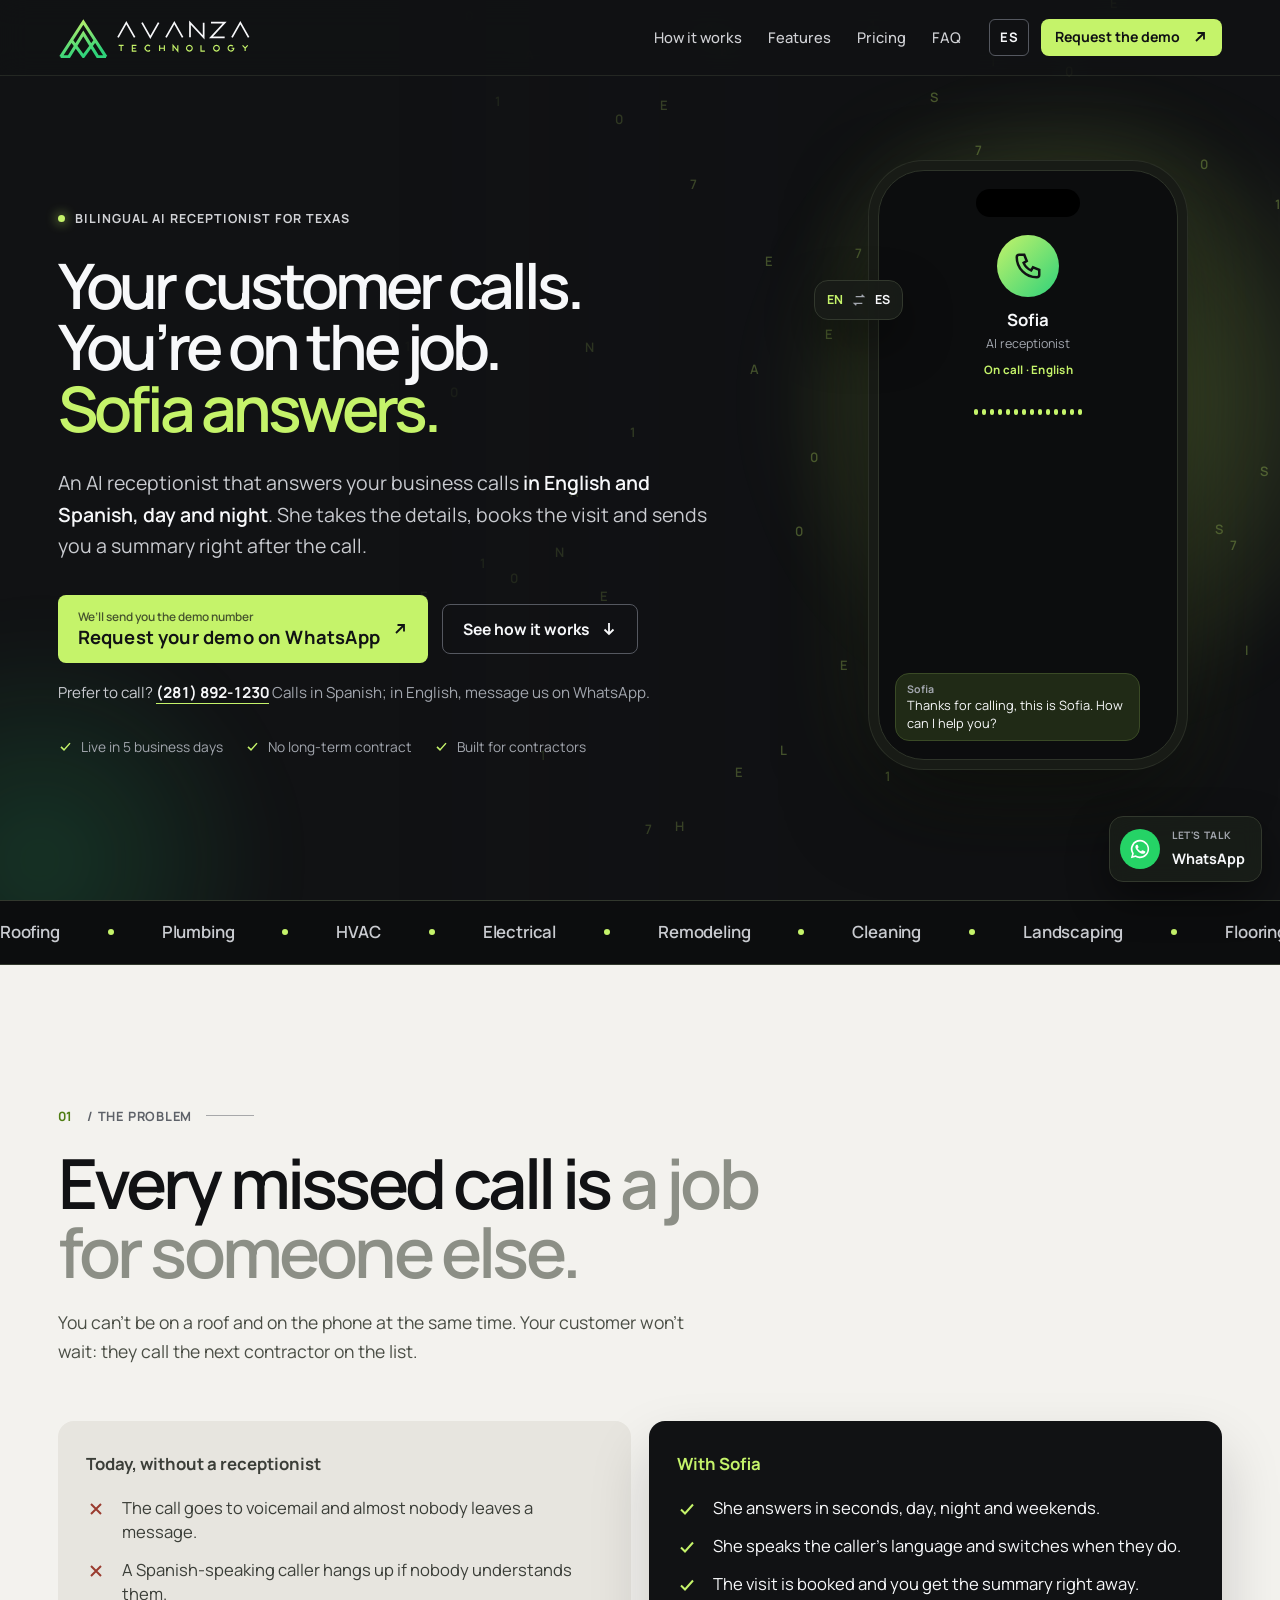
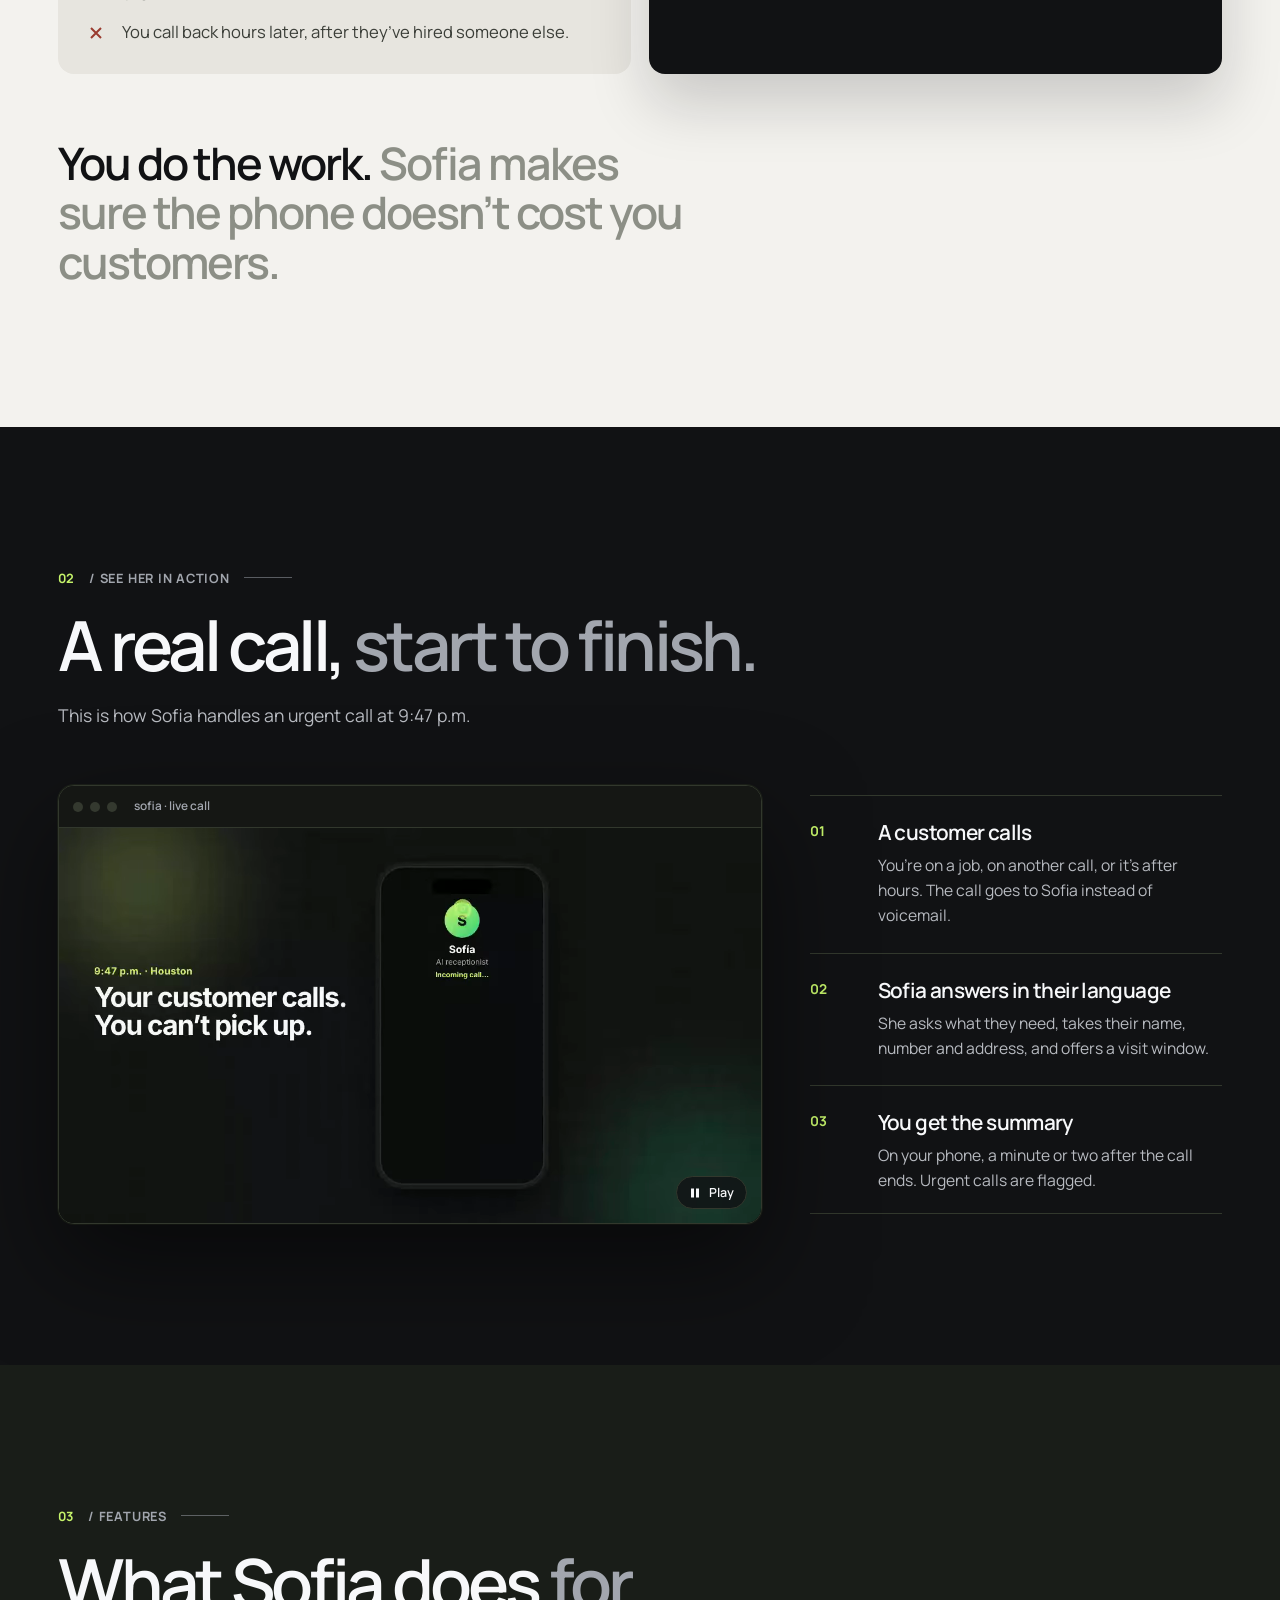
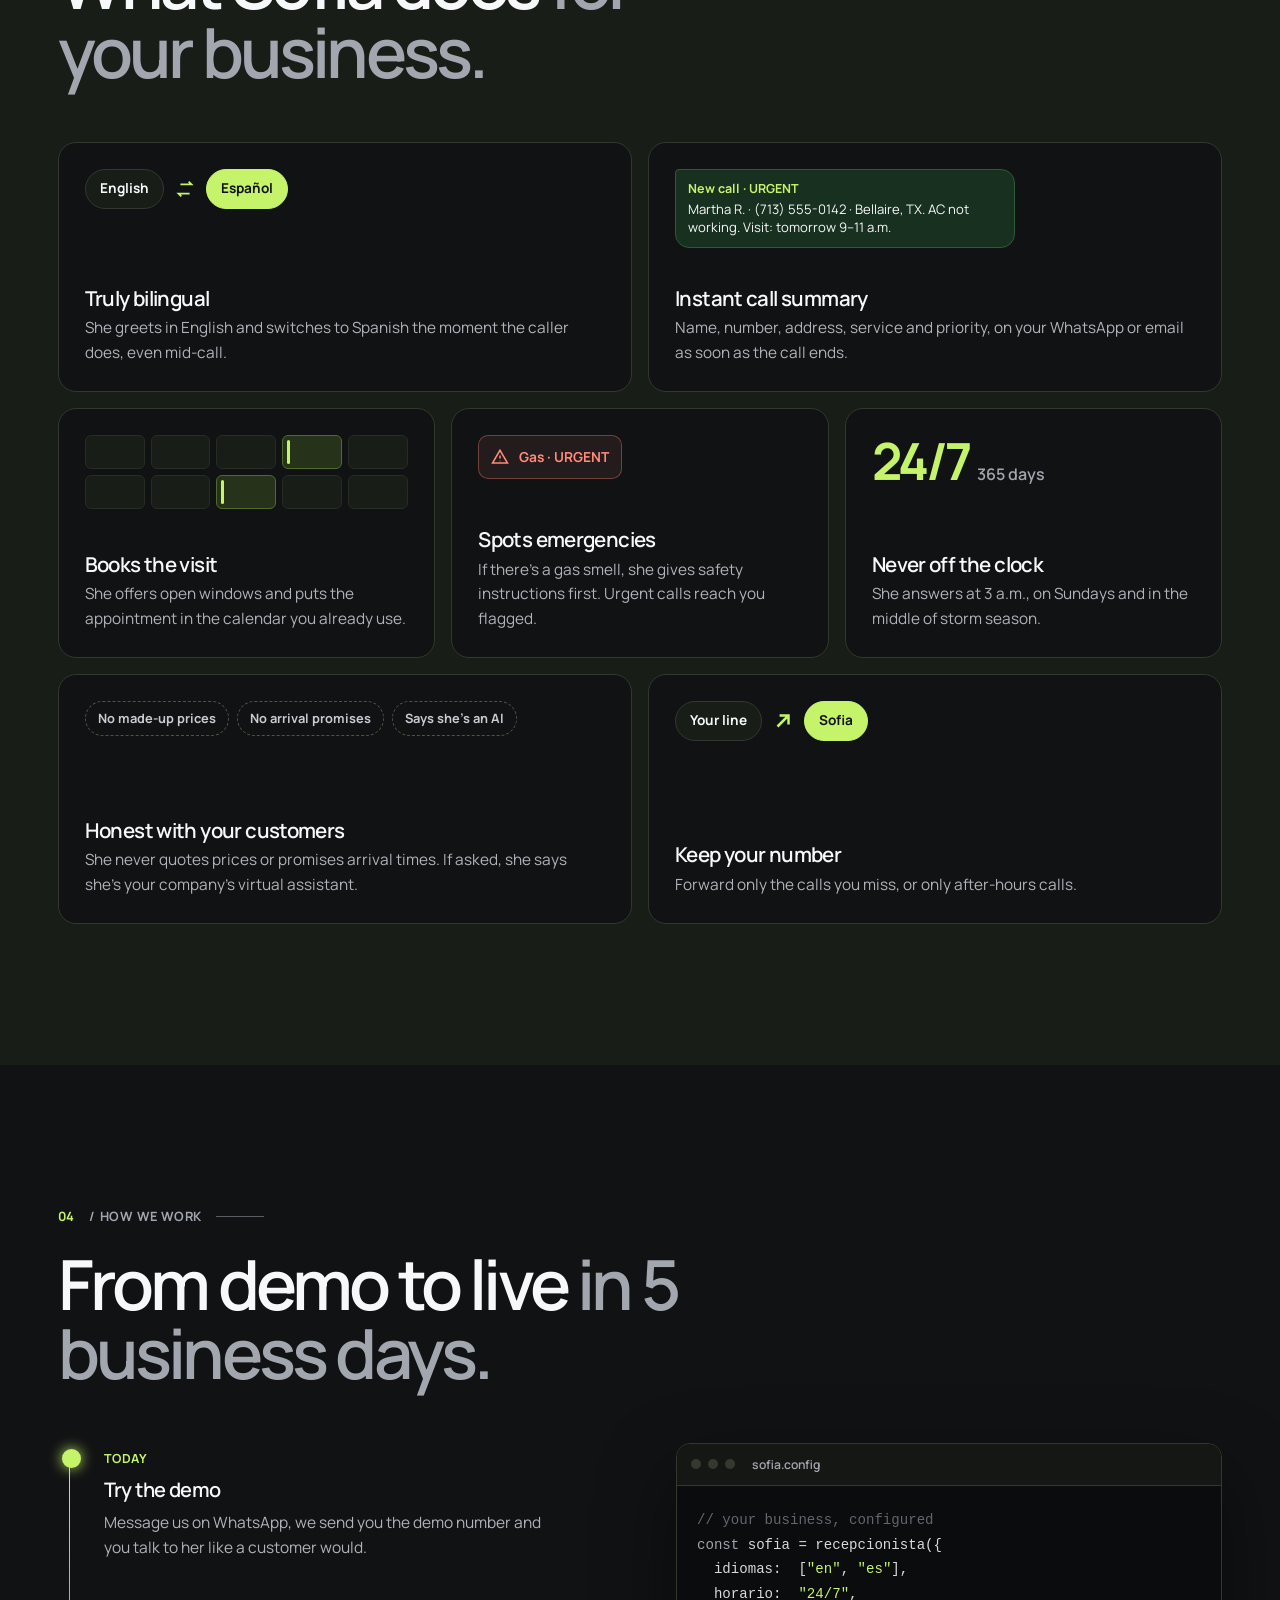
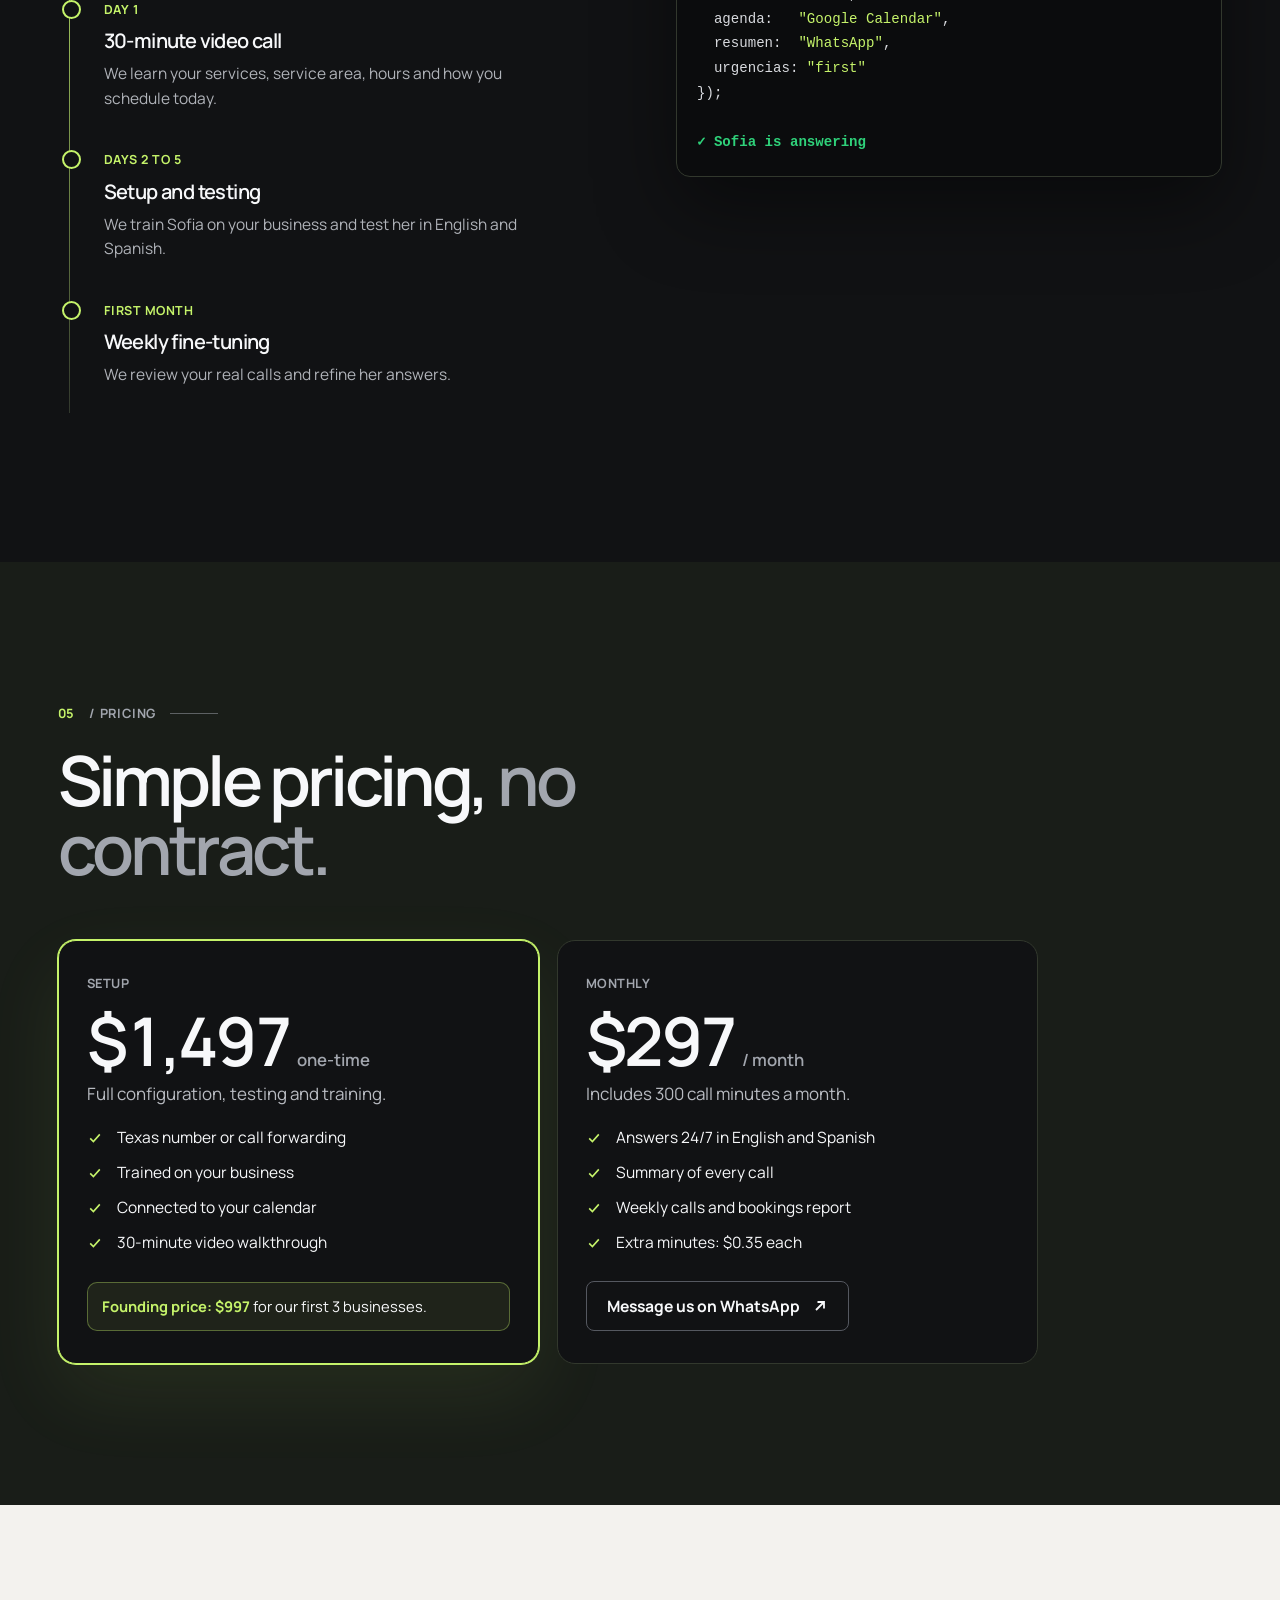
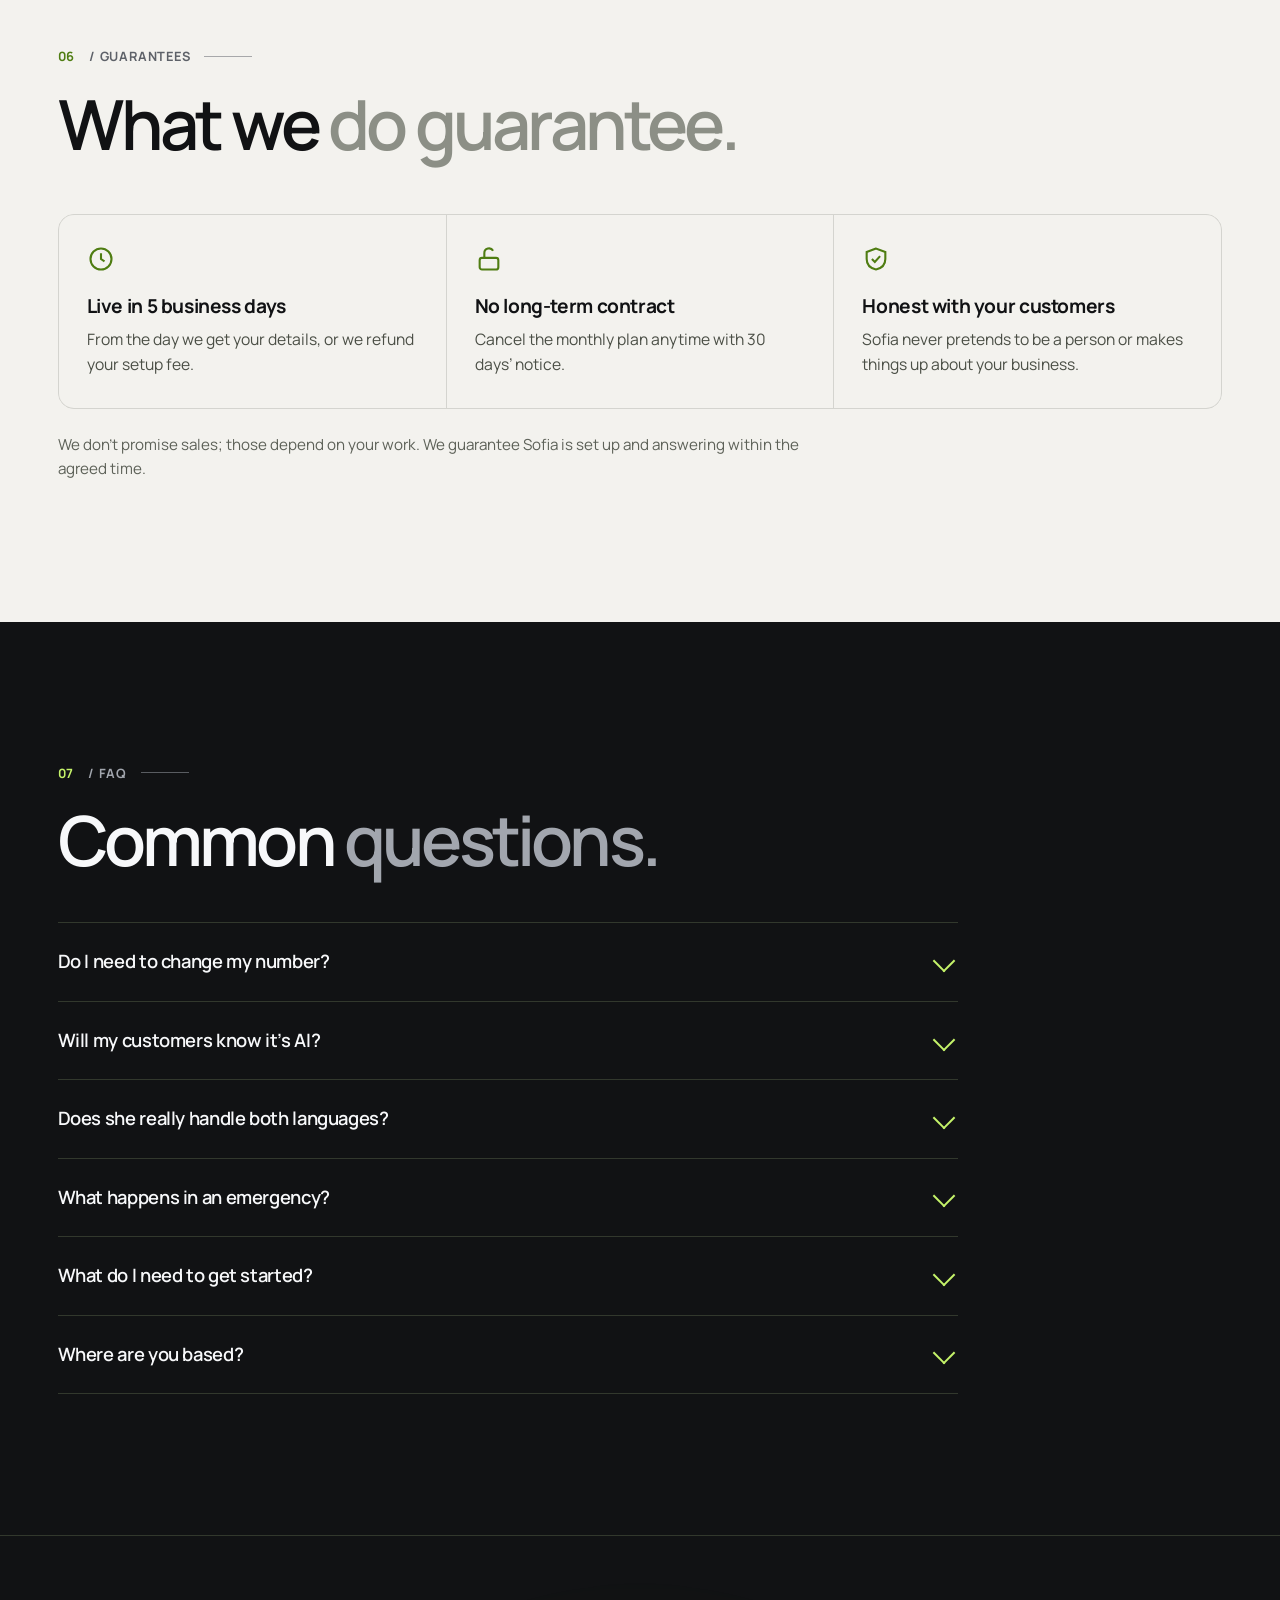
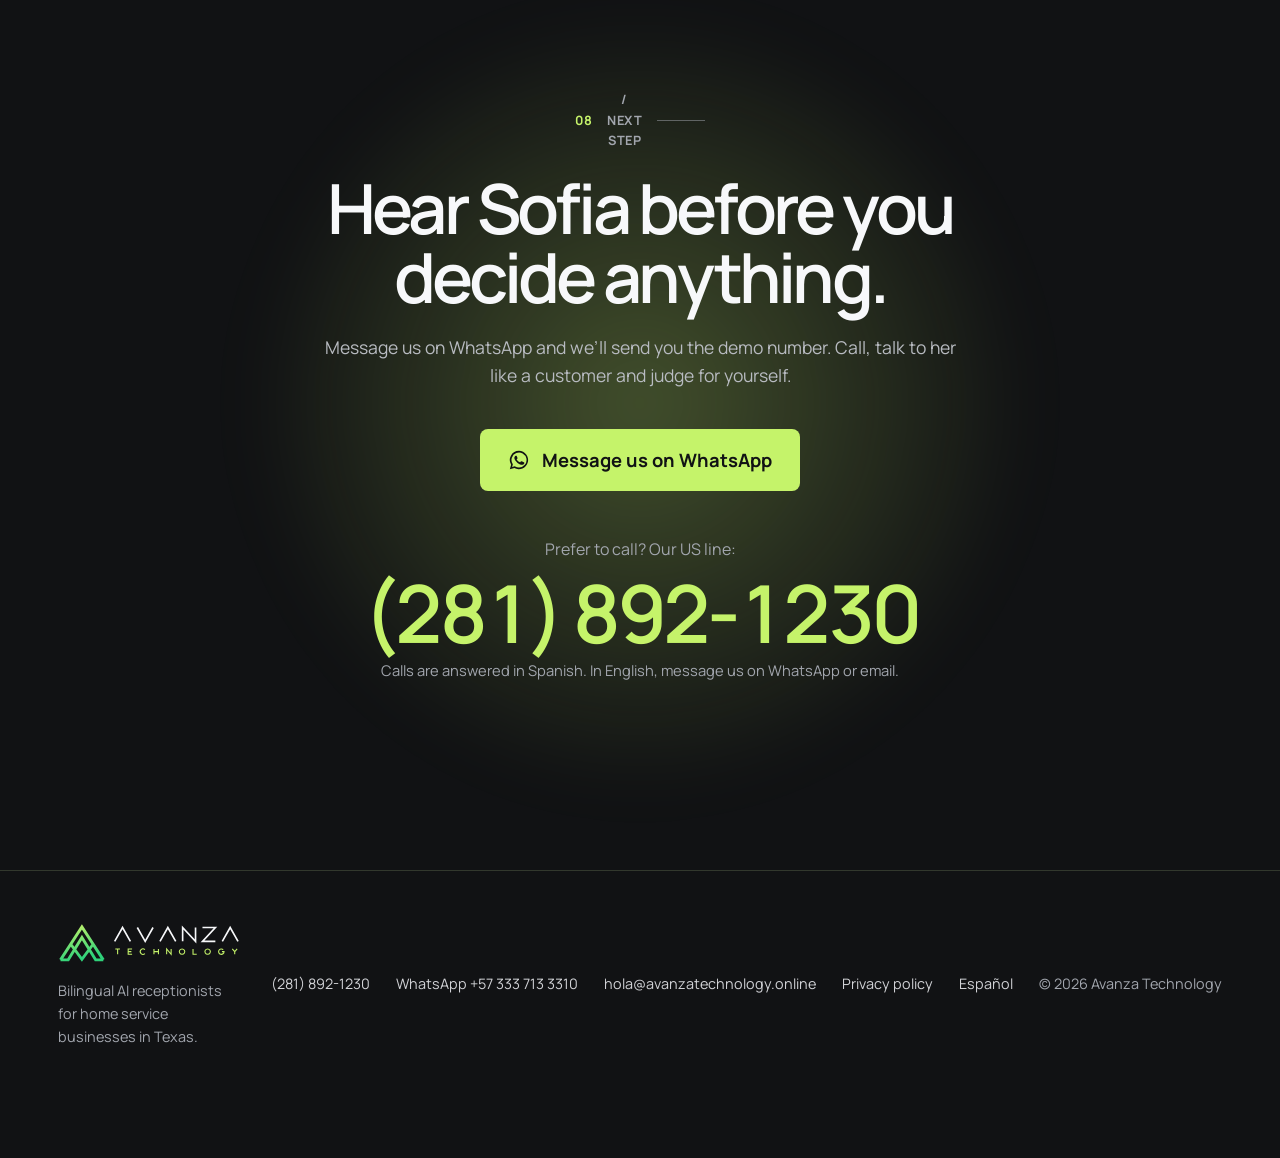
==== commit 1f4489aa: "web3" ====
--- a/en/index.html
+++ b/en/index.html
@@ -32,7 +32,7 @@
     <nav class="nav" aria-label="Main"><a href="#como">How it works</a><a href="#funciones">Features</a><a href="#precios">Pricing</a><a href="#preguntas">FAQ</a></nav>
     <div class="head-actions">
       <a class="lang" href="../" hreflang="es" lang="es" aria-label="Español">ES</a>
-      <a class="btn btn-lime btn-sm" href="tel:+17135550100">Try the demo<svg viewBox="0 0 16 16" fill="none" stroke="currentColor" stroke-width="1.8" aria-hidden="true"><path d="M4 12 12 4M5.5 4H12v6.5"/></svg></a>
+      <a class="btn btn-lime btn-sm" href="https://wa.me/573337133310?text=Hi%2C%20I%27d%20like%20to%20learn%20more%20about%20Sofia">Request the demo<svg viewBox="0 0 16 16" fill="none" stroke="currentColor" stroke-width="1.8" aria-hidden="true"><path d="M4 12 12 4M5.5 4H12v6.5"/></svg></a>
     </div>
   </div>
 </header>
@@ -46,9 +46,10 @@
       <h1 id="hero-title"><span>Your customer calls.</span><span>You’re on the job.</span><span class=hl>Sofia answers.</span></h1>
       <p class="lede">An AI receptionist that answers your business calls <strong>in English and Spanish, day and night</strong>. She takes the details, books the visit and sends you a summary right after the call.</p>
       <div class="ctas">
-        <a class="btn btn-lime call-btn" href="tel:+17135550100"><span><small>Call and talk to her</small><b>(713) 555-0100</b></span><svg viewBox="0 0 16 16" fill="none" stroke="currentColor" stroke-width="1.8" aria-hidden="true"><path d="M4 12 12 4M5.5 4H12v6.5"/></svg></a>
+        <a class="btn btn-lime call-btn" href="https://wa.me/573337133310?text=Hi%2C%20I%27d%20like%20to%20learn%20more%20about%20Sofia"><span><small>We’ll send you the demo number</small><b>Request your demo on WhatsApp</b></span><svg viewBox="0 0 16 16" fill="none" stroke="currentColor" stroke-width="1.8" aria-hidden="true"><path d="M4 12 12 4M5.5 4H12v6.5"/></svg></a>
         <a class="btn btn-line" href="#como">See how it works<svg viewBox="0 0 16 16" fill="none" stroke="currentColor" stroke-width="1.8" aria-hidden="true"><path d="M8 2v11M3.5 8.5 8 13l4.5-4.5"/></svg></a>
       </div>
+      <p class="call-alt">Prefer to call? <a href="tel:+12818921230">(281) 892-1230</a> <span>Calls in Spanish; in English, message us on WhatsApp.</span></p>
       <ul class="micro"><li><svg viewBox="0 0 20 20" fill="none" stroke="currentColor" stroke-width="2" aria-hidden="true"><path d="m4 10.5 4 4 8-9"/></svg>Live in 5 business days</li><li><svg viewBox="0 0 20 20" fill="none" stroke="currentColor" stroke-width="2" aria-hidden="true"><path d="m4 10.5 4 4 8-9"/></svg>No long-term contract</li><li><svg viewBox="0 0 20 20" fill="none" stroke="currentColor" stroke-width="2" aria-hidden="true"><path d="m4 10.5 4 4 8-9"/></svg>Built for contractors</li></ul>
     </div>
     <div class="stage" aria-label="Demo: a call answered by Sofia" role="img">
@@ -116,7 +117,7 @@
     <p class="sec-num"><b>04</b> / How we work</p>
     <h2 class="h2" id="s4">From demo to live <span class="soft">in 5 business days.</span></h2>
     <div class="process">
-      <ol class="timeline"><li><span class="when">Today</span><h3>Try the demo</h3><p>Call the demo line and talk to her like a customer would.</p></li><li><span class="when">Day 1</span><h3>30-minute video call</h3><p>We learn your services, service area, hours and how you schedule today.</p></li><li><span class="when">Days 2 to 5</span><h3>Setup and testing</h3><p>We train Sofia on your business and test her in English and Spanish.</p></li><li><span class="when">First month</span><h3>Weekly fine-tuning</h3><p>We review your real calls and refine her answers.</p></li></ol>
+      <ol class="timeline"><li><span class="when">Today</span><h3>Try the demo</h3><p>Message us on WhatsApp, we send you the demo number and you talk to her like a customer would.</p></li><li><span class="when">Day 1</span><h3>30-minute video call</h3><p>We learn your services, service area, hours and how you schedule today.</p></li><li><span class="when">Days 2 to 5</span><h3>Setup and testing</h3><p>We train Sofia on your business and test her in English and Spanish.</p></li><li><span class="when">First month</span><h3>Weekly fine-tuning</h3><p>We review your real calls and refine her answers.</p></li></ol>
       <div class="terminal" aria-hidden="true">
         <div class="chrome"><i></i><i></i><i></i><span>sofia.config</span></div>
 <pre><span class="c">// your business, configured</span>
@@ -142,7 +143,7 @@
       <div class="price main"><span class="label">Setup</span><p class="amount">$1,497<small>one-time</small></p><p>Full configuration, testing and training.</p>
         <ul><li><svg viewBox="0 0 20 20" fill="none" stroke="currentColor" stroke-width="2" aria-hidden="true"><path d="m4 10.5 4 4 8-9"/></svg><span>Texas number or call forwarding</span></li><li><svg viewBox="0 0 20 20" fill="none" stroke="currentColor" stroke-width="2" aria-hidden="true"><path d="m4 10.5 4 4 8-9"/></svg><span>Trained on your business</span></li><li><svg viewBox="0 0 20 20" fill="none" stroke="currentColor" stroke-width="2" aria-hidden="true"><path d="m4 10.5 4 4 8-9"/></svg><span>Connected to your calendar</span></li><li><svg viewBox="0 0 20 20" fill="none" stroke="currentColor" stroke-width="2" aria-hidden="true"><path d="m4 10.5 4 4 8-9"/></svg><span>30-minute video walkthrough</span></li></ul><div class="founder"><b>Founding price: $997</b> for our first 3 businesses.</div></div>
       <div class="price"><span class="label">Monthly</span><p class="amount">$297<small>/ month</small></p><p>Includes 300 call minutes a month.</p>
-        <ul><li><svg viewBox="0 0 20 20" fill="none" stroke="currentColor" stroke-width="2" aria-hidden="true"><path d="m4 10.5 4 4 8-9"/></svg><span>Answers 24/7 in English and Spanish</span></li><li><svg viewBox="0 0 20 20" fill="none" stroke="currentColor" stroke-width="2" aria-hidden="true"><path d="m4 10.5 4 4 8-9"/></svg><span>Summary of every call</span></li><li><svg viewBox="0 0 20 20" fill="none" stroke="currentColor" stroke-width="2" aria-hidden="true"><path d="m4 10.5 4 4 8-9"/></svg><span>Weekly calls and bookings report</span></li><li><svg viewBox="0 0 20 20" fill="none" stroke="currentColor" stroke-width="2" aria-hidden="true"><path d="m4 10.5 4 4 8-9"/></svg><span>Extra minutes: $0.35 each</span></li></ul><a class="btn btn-line" href="https://wa.me/573000000000?text=Hi%2C%20I%27d%20like%20to%20learn%20more%20about%20Sofia" style="margin-top:auto;align-self:flex-start">Message us on WhatsApp<svg viewBox="0 0 16 16" fill="none" stroke="currentColor" stroke-width="1.8" aria-hidden="true"><path d="M4 12 12 4M5.5 4H12v6.5"/></svg></a></div>
+        <ul><li><svg viewBox="0 0 20 20" fill="none" stroke="currentColor" stroke-width="2" aria-hidden="true"><path d="m4 10.5 4 4 8-9"/></svg><span>Answers 24/7 in English and Spanish</span></li><li><svg viewBox="0 0 20 20" fill="none" stroke="currentColor" stroke-width="2" aria-hidden="true"><path d="m4 10.5 4 4 8-9"/></svg><span>Summary of every call</span></li><li><svg viewBox="0 0 20 20" fill="none" stroke="currentColor" stroke-width="2" aria-hidden="true"><path d="m4 10.5 4 4 8-9"/></svg><span>Weekly calls and bookings report</span></li><li><svg viewBox="0 0 20 20" fill="none" stroke="currentColor" stroke-width="2" aria-hidden="true"><path d="m4 10.5 4 4 8-9"/></svg><span>Extra minutes: $0.35 each</span></li></ul><a class="btn btn-line" href="https://wa.me/573337133310?text=Hi%2C%20I%27d%20like%20to%20learn%20more%20about%20Sofia" style="margin-top:auto;align-self:flex-start">Message us on WhatsApp<svg viewBox="0 0 16 16" fill="none" stroke="currentColor" stroke-width="1.8" aria-hidden="true"><path d="M4 12 12 4M5.5 4H12v6.5"/></svg></a></div>
     </div>
   </div>
 </section>
@@ -160,7 +161,7 @@
   <div class="wrap">
     <p class="sec-num"><b>07</b> / FAQ</p>
     <h2 class="h2" id="s7">Common <span class="soft">questions.</span></h2>
-    <div class="faq"><details><summary>Do I need to change my number?</summary><p>No. You can forward only the calls you miss, or only after-hours calls. If you want a new number for ads, we can set that up too.</p></details><details><summary>Will my customers know it’s AI?</summary><p>Sofia never pretends to be a person. If someone asks, she says she’s your company’s virtual assistant and that a team member will follow up.</p></details><details><summary>Does she really handle both languages?</summary><p>She switches the moment the caller does, even mid-call. The best way to judge is to call the demo line and try both.</p></details><details><summary>What happens in an emergency?</summary><p>She gives safety instructions first, like leaving the home and calling 911 if there’s a gas smell. Then she takes the details and sends you the call flagged as urgent.</p></details><details><summary>What do I need to get started?</summary><p>A 30-minute video call so we learn your services, service area, hours and how you schedule. We handle the rest.</p></details><details><summary>Where are you based?</summary><p>We’re a remote team working with businesses in Texas. Everything happens by phone, WhatsApp and video call, in English or Spanish.</p></details></div>
+    <div class="faq"><details><summary>Do I need to change my number?</summary><p>No. You can forward only the calls you miss, or only after-hours calls. If you want a new number for ads, we can set that up too.</p></details><details><summary>Will my customers know it’s AI?</summary><p>Sofia never pretends to be a person. If someone asks, she says she’s your company’s virtual assistant and that a team member will follow up.</p></details><details><summary>Does she really handle both languages?</summary><p>She switches the moment the caller does, even mid-call. The best way to judge is to request the demo and try both.</p></details><details><summary>What happens in an emergency?</summary><p>She gives safety instructions first, like leaving the home and calling 911 if there’s a gas smell. Then she takes the details and sends you the call flagged as urgent.</p></details><details><summary>What do I need to get started?</summary><p>A 30-minute video call so we learn your services, service area, hours and how you schedule. We handle the rest.</p></details><details><summary>Where are you based?</summary><p>We’re a remote team working with businesses in Texas. Everything happens by phone, WhatsApp and video call in Spanish, and by WhatsApp or email in English.</p></details></div>
   </div>
 </section>
 
@@ -169,10 +170,8 @@
   <div class="wrap">
     <p class="sec-num"><b>08</b> / Next step</p>
     <h2 class="h2" id="s8">Hear Sofia before you decide anything.</h2>
-    <p class="sub">Call, talk to her like a customer and judge for yourself. It takes 2 minutes.</p>
-    <a class="big-number" href="tel:+17135550100">(713) 555-0100</a>
-    <p class="note">Houston demo line. She answers for a sample company.</p>
-    <a class="btn btn-line" href="https://wa.me/573000000000?text=Hi%2C%20I%27d%20like%20to%20learn%20more%20about%20Sofia"><svg viewBox="0 0 24 24" fill="currentColor" aria-hidden="true"><path d="M12 2a10 10 0 0 0-8.6 15.1L2 22l5-1.3A10 10 0 1 0 12 2m0 18.2a8.2 8.2 0 0 1-4.2-1.2l-.3-.2-3 .8.8-2.9-.2-.3A8.2 8.2 0 1 1 12 20.2m4.5-6.1c-.2-.1-1.5-.7-1.7-.8s-.4-.1-.6.1-.7.8-.8 1-.3.2-.5.1a6.7 6.7 0 0 1-3.3-2.9c-.3-.4.3-.4.8-1.4a.5.5 0 0 0 0-.5l-.8-1.9c-.2-.5-.4-.4-.6-.4h-.5a1 1 0 0 0-.7.3 3 3 0 0 0-.9 2.2 5.2 5.2 0 0 0 1.1 2.7 11.9 11.9 0 0 0 4.6 4c1.7.7 2.3.8 3.2.6a2.7 2.7 0 0 0 1.8-1.2 2.2 2.2 0 0 0 .2-1.3c-.1-.1-.2-.2-.4-.3"/></svg>Message us on WhatsApp</a>
+    <p class="sub">Message us on WhatsApp and we’ll send you the demo number. Call, talk to her like a customer and judge for yourself.</p>
+    <a class="btn btn-lime btn-xl" href="https://wa.me/573337133310?text=Hi%2C%20I%27d%20like%20to%20learn%20more%20about%20Sofia"><svg viewBox="0 0 24 24" fill="currentColor" aria-hidden="true"><path d="M12 2a10 10 0 0 0-8.6 15.1L2 22l5-1.3A10 10 0 1 0 12 2m0 18.2a8.2 8.2 0 0 1-4.2-1.2l-.3-.2-3 .8.8-2.9-.2-.3A8.2 8.2 0 1 1 12 20.2m4.5-6.1c-.2-.1-1.5-.7-1.7-.8s-.4-.1-.6.1-.7.8-.8 1-.3.2-.5.1a6.7 6.7 0 0 1-3.3-2.9c-.3-.4.3-.4.8-1.4a.5.5 0 0 0 0-.5l-.8-1.9c-.2-.5-.4-.4-.6-.4h-.5a1 1 0 0 0-.7.3 3 3 0 0 0-.9 2.2 5.2 5.2 0 0 0 1.1 2.7 11.9 11.9 0 0 0 4.6 4c1.7.7 2.3.8 3.2.6a2.7 2.7 0 0 0 1.8-1.2 2.2 2.2 0 0 0 .2-1.3c-.1-.1-.2-.2-.4-.3"/></svg>Message us on WhatsApp</a><p class="final-call">Prefer to call? Our US line:<a class="big-number" href="tel:+12818921230">(281) 892-1230</a></p><p class="note">Calls are answered in Spanish. In English, message us on WhatsApp or email.</p>
   </div>
 </section>
 </main>
@@ -180,6 +179,8 @@
   <div class="wrap">
     <div><a class="brand" href="./" aria-label="Avanza Technology"><svg xmlns="http://www.w3.org/2000/svg" viewBox="0 0 292 60" role="img" aria-label="Avanza Technology"><defs><linearGradient id="g-dark-horizontal" x1="0" y1="0" x2="0.35" y2="1"><stop offset="0" stop-color="#C5F36A"/><stop offset="1" stop-color="#2FD27A"/></linearGradient></defs><path d="M4.00,58.36 L38.00,6.00 L72.00,58.36 M4.00,58.36 L16.24,58.36 L38.00,23.00 L59.76,58.36 L72.00,58.36 M19.98,33.20 L38.00,57.68 L56.02,33.20" fill="none" stroke="url(#g-dark-horizontal)" stroke-width="4.60" stroke-linejoin="miter" stroke-miterlimit="10" stroke-linecap="butt"/><g fill="none" stroke="#F7F8FA" stroke-width="2.6" stroke-linejoin="miter" stroke-linecap="butt"><path transform="translate(90.00,7.00)" d="M0,22 L12.5,0 L25,22"/><path transform="translate(126.00,7.00)" d="M0,0 L12.5,22 L25,0"/><path transform="translate(162.00,7.00)" d="M0,22 L12.5,0 L25,22"/><path transform="translate(198.00,7.00)" d="M0,22 L0,0 L20.5,22 L20.5,0"/><path transform="translate(229.50,7.00)" d="M0,0 L20.5,0 L0,22 L20.5,22"/><path transform="translate(261.00,7.00)" d="M0,22 L12.5,0 L25,22"/></g><g fill="none" stroke="#C5F36A" stroke-width="1.7" stroke-linejoin="miter" stroke-linecap="butt"><path transform="translate(91.00,41.00)" d="M0,0 H7.4399999999999995 M3.7199999999999998,0 V8.6"/><path transform="translate(111.48,41.00)" d="M6.2,0 H0 V8.6 H6.2 M0,4.3 H5.084"/><path transform="translate(130.72,41.00)" d="M7.31,1.2469999999999999 A4.3,4.3 0 1 0 7.31,7.353"/><path transform="translate(152.44,41.00)" d="M0,0 V8.6 M7.13,0 V8.6 M0,4.3 H7.13"/><path transform="translate(172.60,41.00)" d="M0,8.6 L0,0 L7.13,8.6 L7.13,0"/><path transform="translate(192.77,41.00)" d="M4.3,0 A4.3,4.3 0 1 1 4.29,0 Z"/><path transform="translate(214.49,41.00)" d="M0,0 V8.6 H5.89"/><path transform="translate(233.42,41.00)" d="M4.3,0 A4.3,4.3 0 1 1 4.29,0 Z"/><path transform="translate(255.14,41.00)" d="M7.31,1.2469999999999999 A4.3,4.3 0 1 0 8.6,4.31 H5.3"/><path transform="translate(276.86,41.00)" d="M0,0 L3.875,4.3 L7.75,0 M3.875,4.3 V8.6"/></g></svg></a><p style="margin:14px 0 0;max-width:30em">Bilingual AI receptionists for home service businesses in Texas.</p></div>
     <nav aria-label="Footer">
+      <a href="tel:+12818921230">(281) 892-1230</a>
+      <a href="https://wa.me/573337133310?text=Hi%2C%20I%27d%20like%20to%20learn%20more%20about%20Sofia">WhatsApp +57 333 713 3310</a>
       <a href="mailto:hola@avanzatechnology.online">hola@avanzatechnology.online</a>
       <a href="privacy.html">Privacy policy</a>
       <a href="../" hreflang="es" lang="es">Español</a>
@@ -187,7 +188,7 @@
     </nav>
   </div>
 </footer>
-<a class="wa-float" href="https://wa.me/573000000000?text=Hi%2C%20I%27d%20like%20to%20learn%20more%20about%20Sofia" aria-label="WhatsApp"><span class="ico"><svg viewBox="0 0 24 24" fill="currentColor" aria-hidden="true"><path d="M12 2a10 10 0 0 0-8.6 15.1L2 22l5-1.3A10 10 0 1 0 12 2m0 18.2a8.2 8.2 0 0 1-4.2-1.2l-.3-.2-3 .8.8-2.9-.2-.3A8.2 8.2 0 1 1 12 20.2m4.5-6.1c-.2-.1-1.5-.7-1.7-.8s-.4-.1-.6.1-.7.8-.8 1-.3.2-.5.1a6.7 6.7 0 0 1-3.3-2.9c-.3-.4.3-.4.8-1.4a.5.5 0 0 0 0-.5l-.8-1.9c-.2-.5-.4-.4-.6-.4h-.5a1 1 0 0 0-.7.3 3 3 0 0 0-.9 2.2 5.2 5.2 0 0 0 1.1 2.7 11.9 11.9 0 0 0 4.6 4c1.7.7 2.3.8 3.2.6a2.7 2.7 0 0 0 1.8-1.2 2.2 2.2 0 0 0 .2-1.3c-.1-.1-.2-.2-.4-.3"/></svg></span><span class="txt"><small>Let's talk</small><b>WhatsApp</b></span></a>
+<a class="wa-float" href="https://wa.me/573337133310?text=Hi%2C%20I%27d%20like%20to%20learn%20more%20about%20Sofia" aria-label="WhatsApp"><span class="ico"><svg viewBox="0 0 24 24" fill="currentColor" aria-hidden="true"><path d="M12 2a10 10 0 0 0-8.6 15.1L2 22l5-1.3A10 10 0 1 0 12 2m0 18.2a8.2 8.2 0 0 1-4.2-1.2l-.3-.2-3 .8.8-2.9-.2-.3A8.2 8.2 0 1 1 12 20.2m4.5-6.1c-.2-.1-1.5-.7-1.7-.8s-.4-.1-.6.1-.7.8-.8 1-.3.2-.5.1a6.7 6.7 0 0 1-3.3-2.9c-.3-.4.3-.4.8-1.4a.5.5 0 0 0 0-.5l-.8-1.9c-.2-.5-.4-.4-.6-.4h-.5a1 1 0 0 0-.7.3 3 3 0 0 0-.9 2.2 5.2 5.2 0 0 0 1.1 2.7 11.9 11.9 0 0 0 4.6 4c1.7.7 2.3.8 3.2.6a2.7 2.7 0 0 0 1.8-1.2 2.2 2.2 0 0 0 .2-1.3c-.1-.1-.2-.2-.4-.3"/></svg></span><span class="txt"><small>Let's talk</small><b>WhatsApp</b></span></a>
 <script src="../assets/site.js" defer></script>
 </body>
 </html>
--- a/assets/site.css
+++ b/assets/site.css
@@ -318,3 +318,13 @@
   .wa-float .txt { display: none; }
   .wa-float .ico { width: 44px; height: 44px; }
 }
+
+/* Alternate call line + WhatsApp-first CTA */
+.call-alt { margin: 18px 0 0; font-size: .95rem; color: #c9cbd0; }
+.call-alt a { color: var(--white); font-weight: 700; text-decoration: none; border-bottom: 1px solid var(--lime); white-space: nowrap; font-variant-numeric: tabular-nums; }
+.call-alt a:hover { color: var(--lime); }
+.call-alt span { color: var(--muted); }
+.btn-xl { padding: 20px 28px; font-size: 1.15rem; }
+.btn-xl svg { width: 22px; height: 22px; }
+.final-call { margin: 46px 0 6px; color: var(--muted); font-size: 1rem; display: flex; flex-direction: column; align-items: center; gap: 10px; }
+.final-call .big-number { font-size: clamp(2.2rem, 7vw, 5rem); margin: 0; }
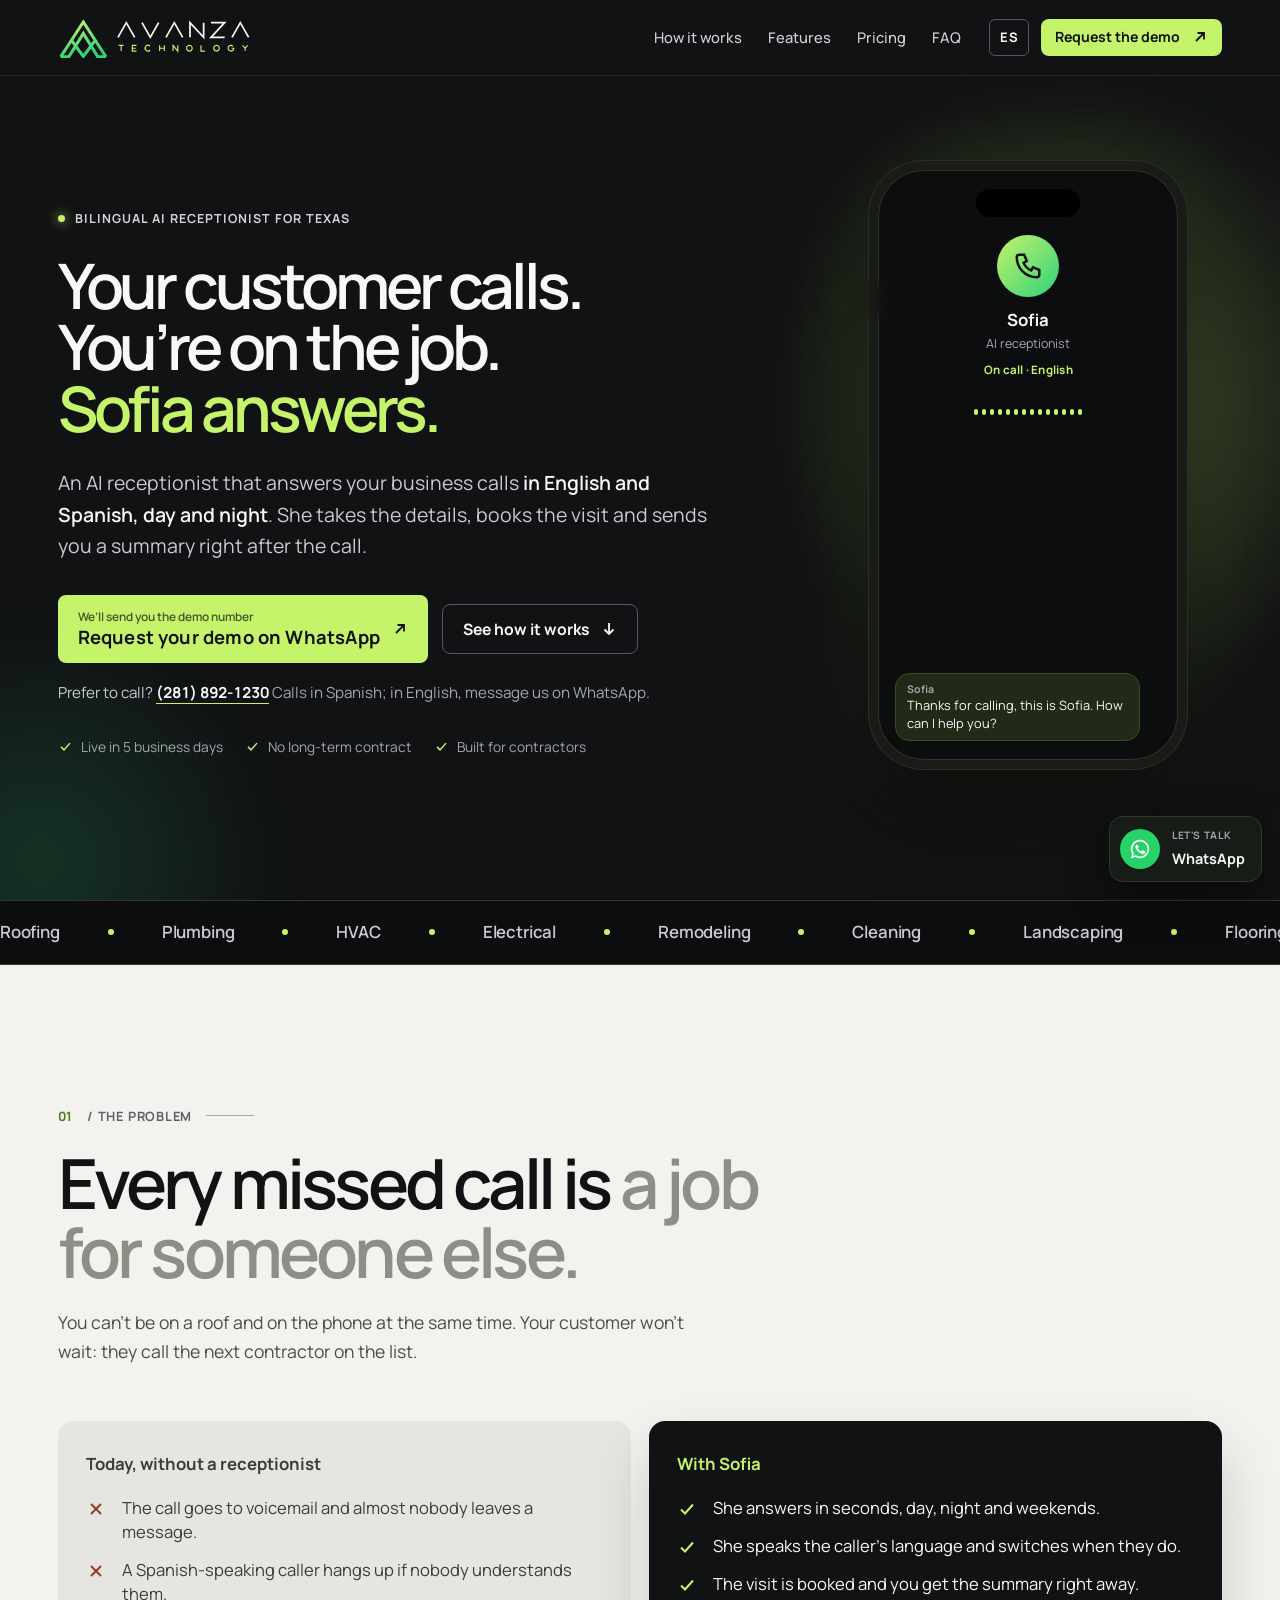
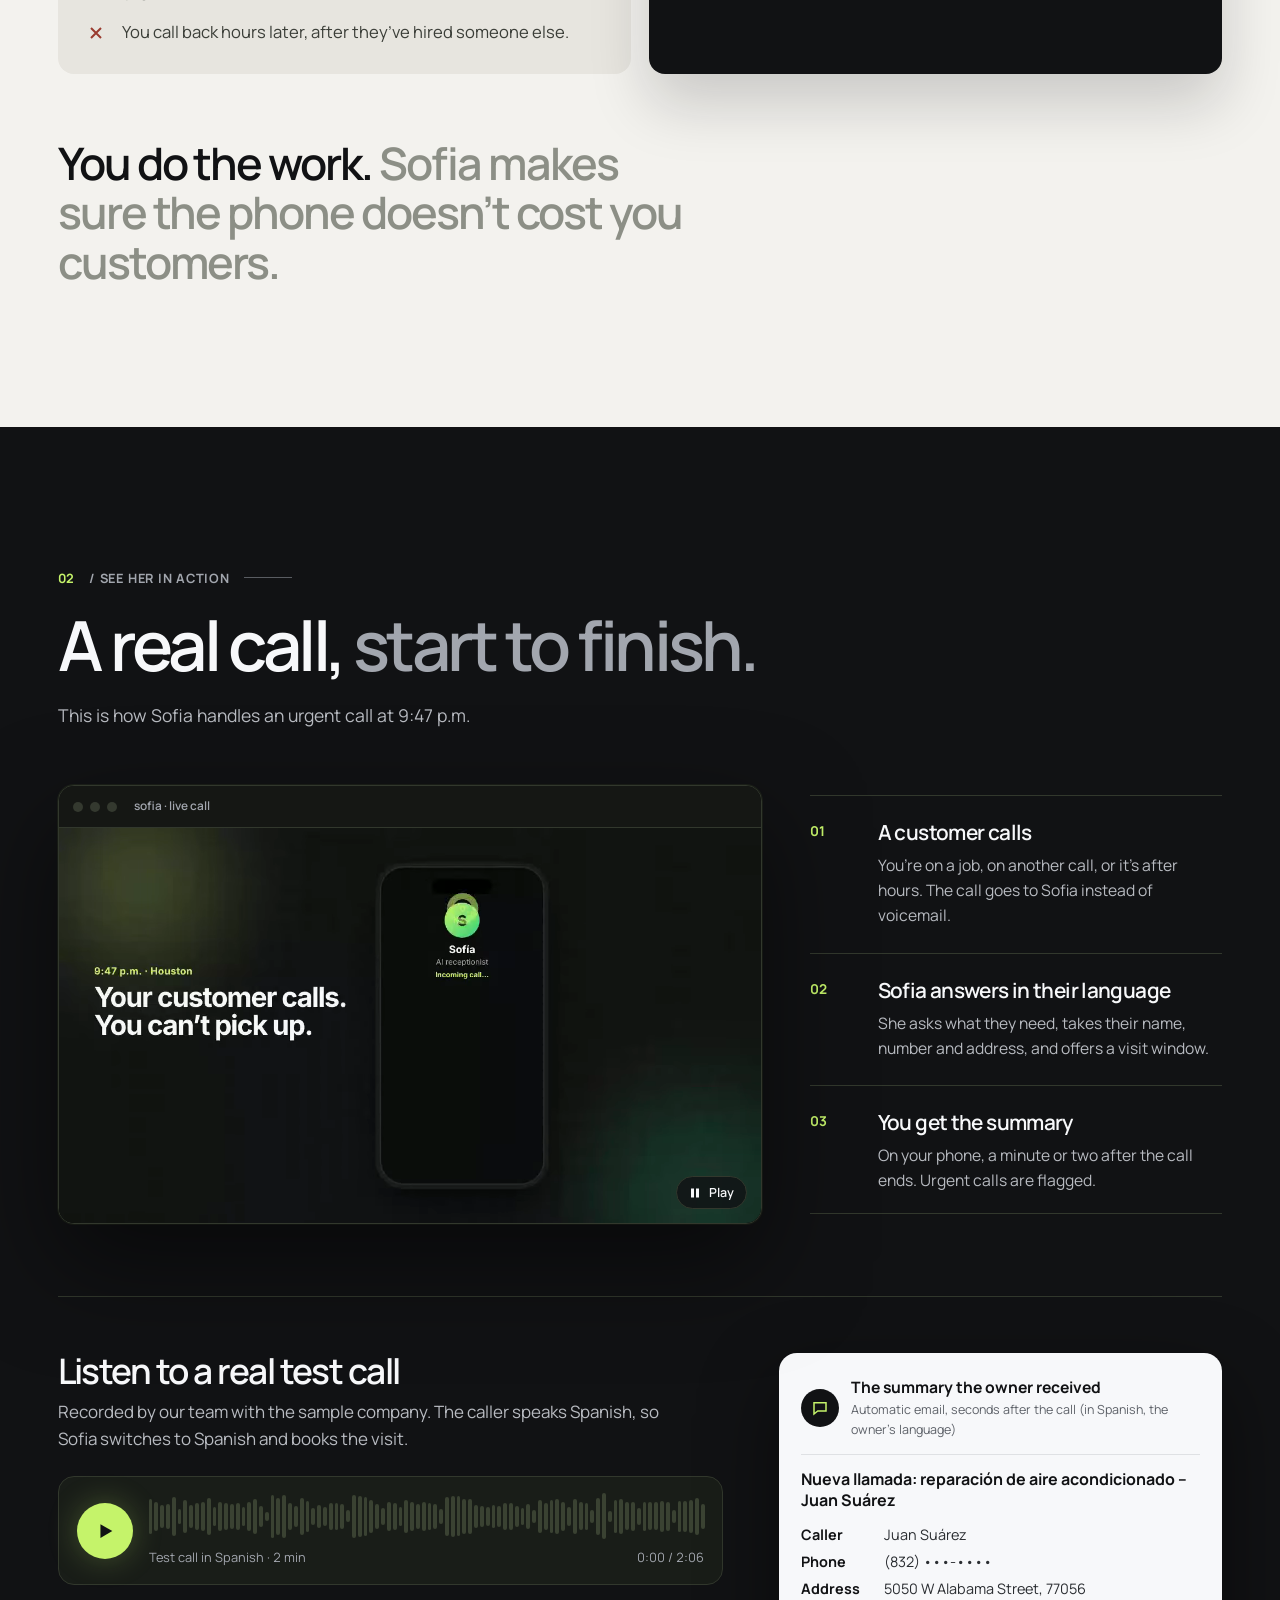
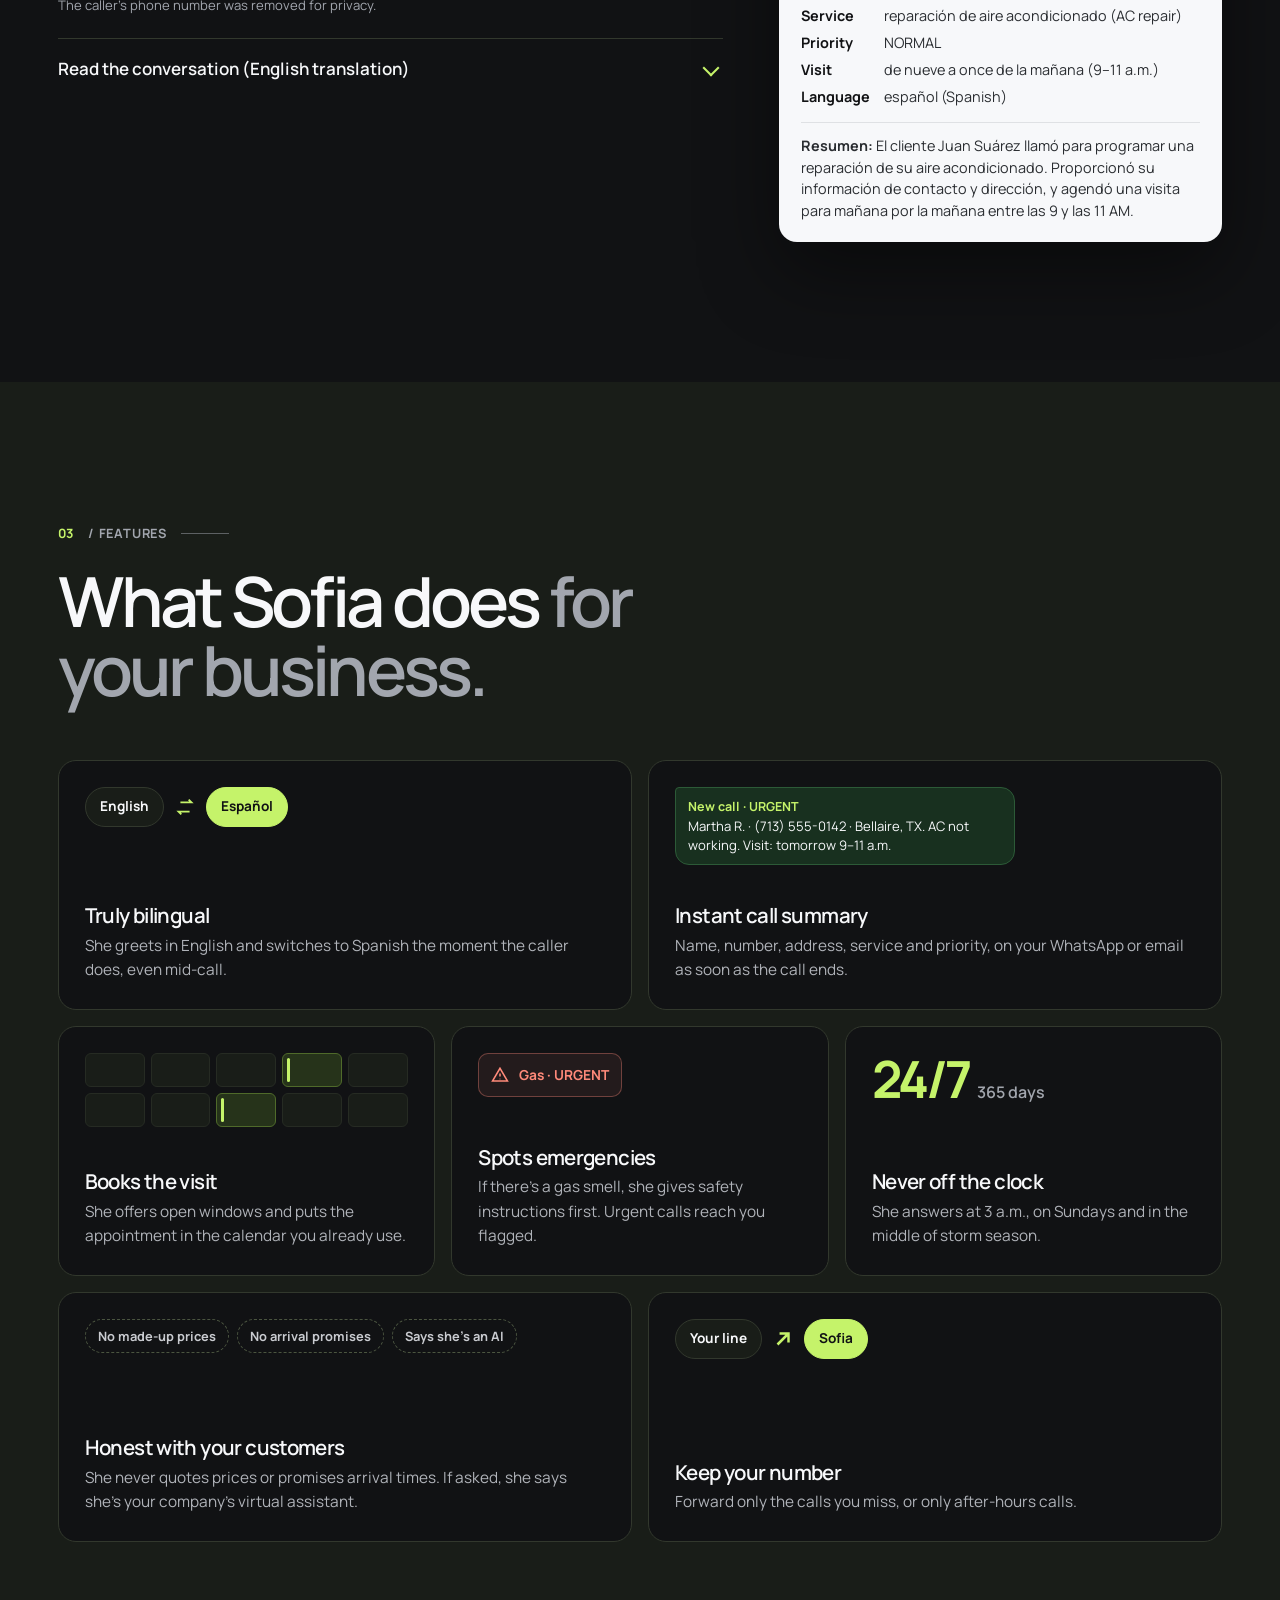
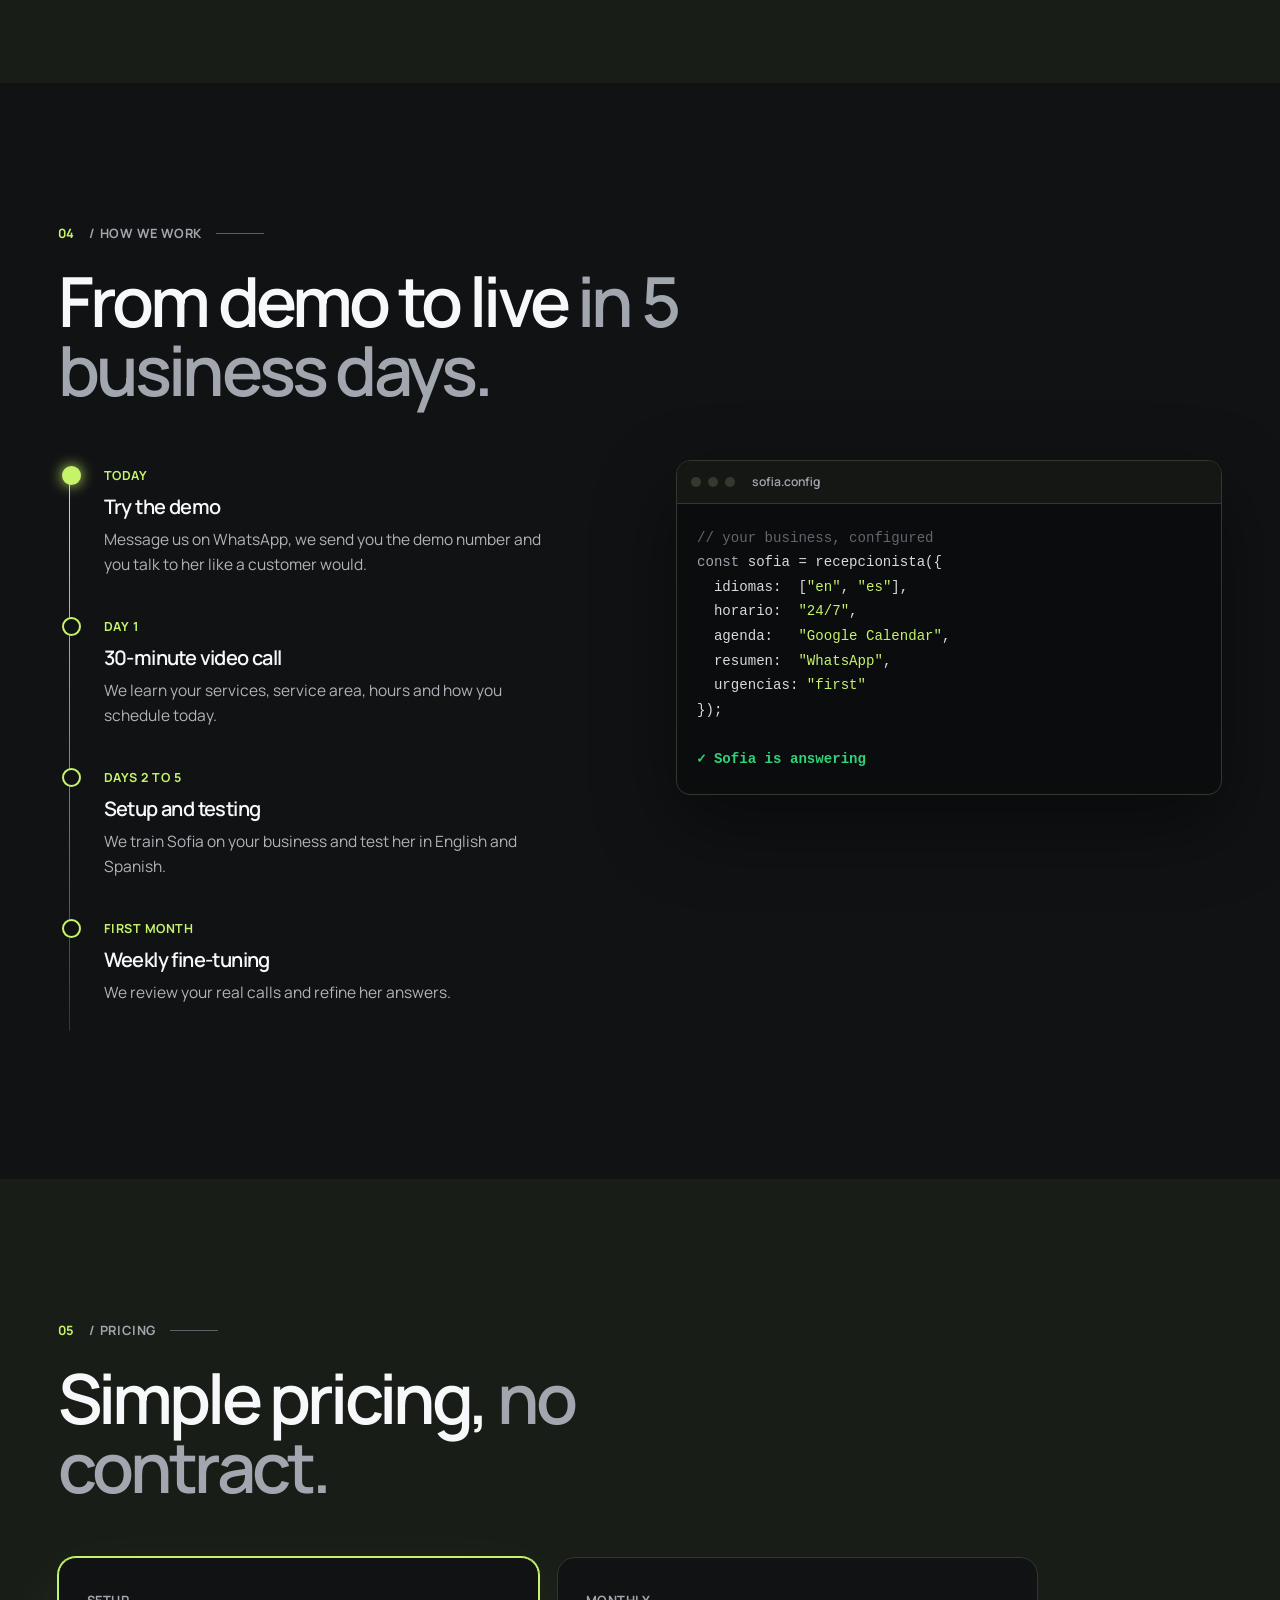
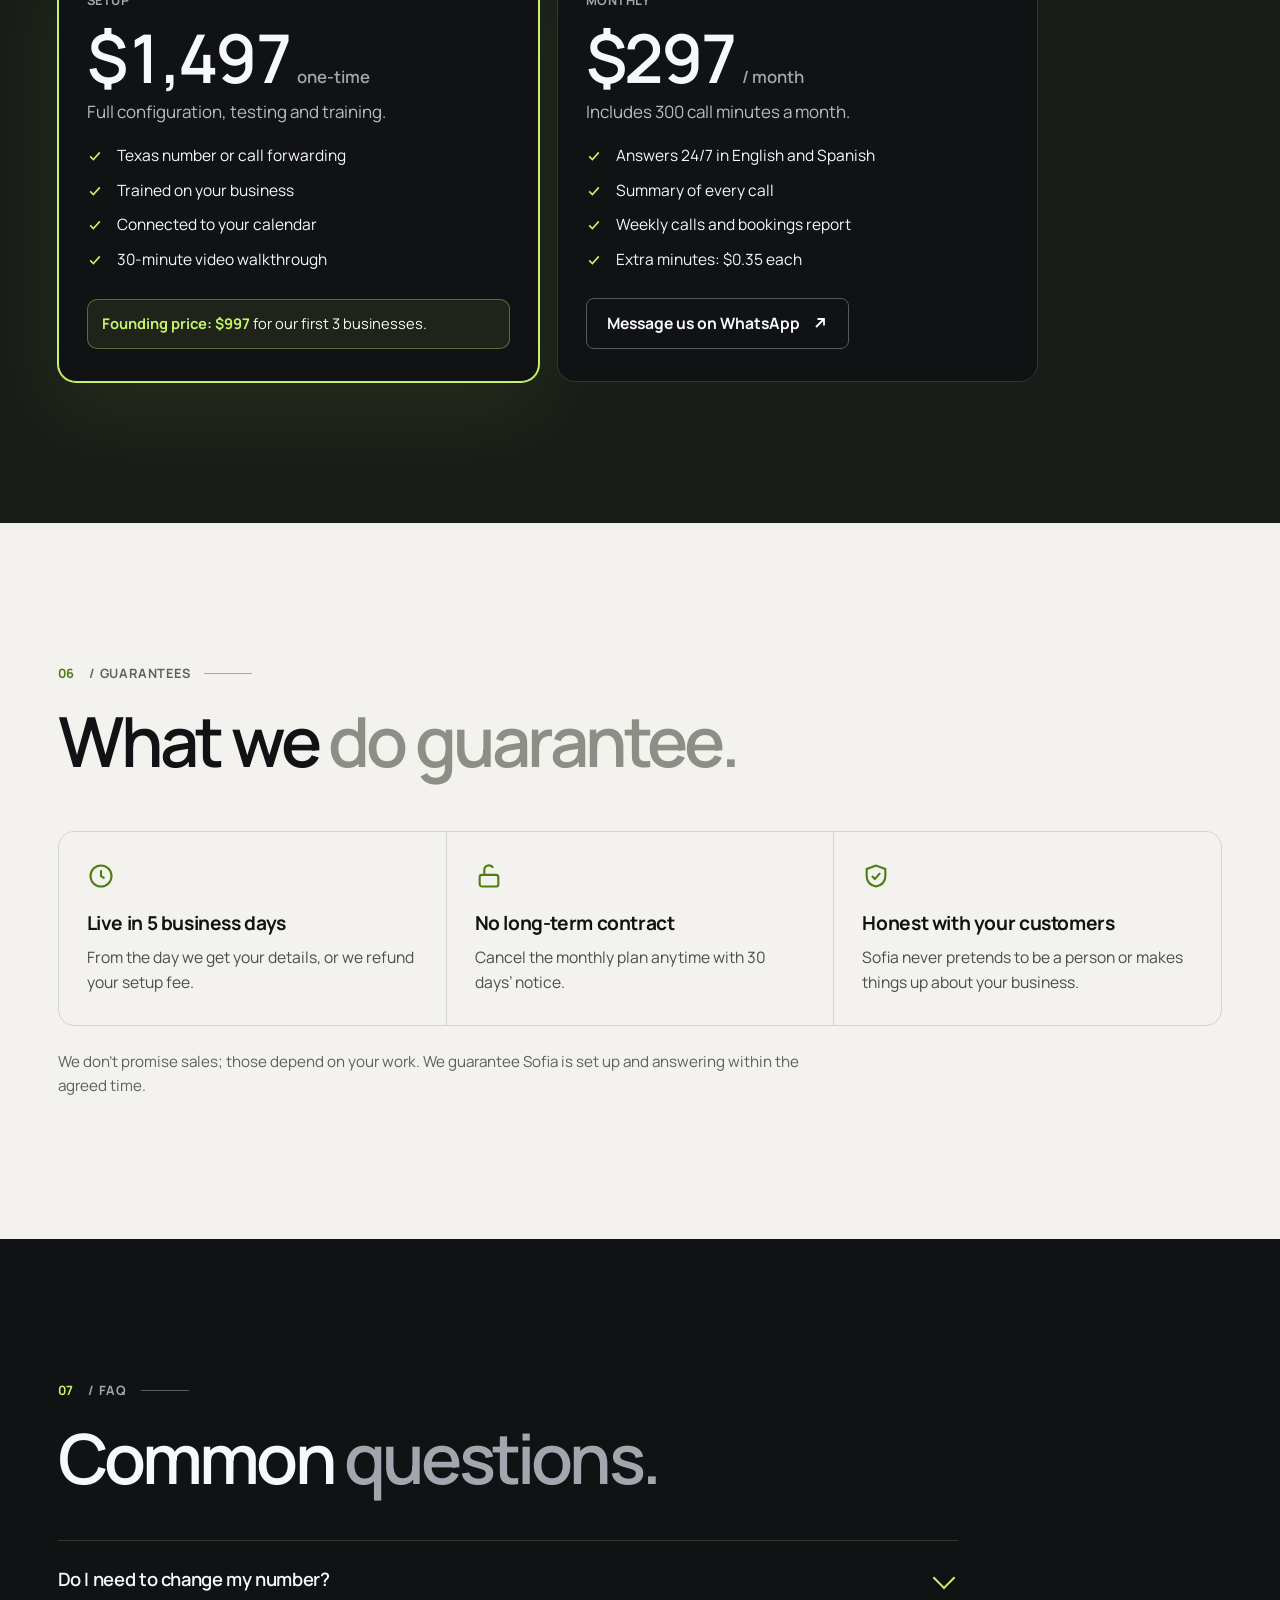
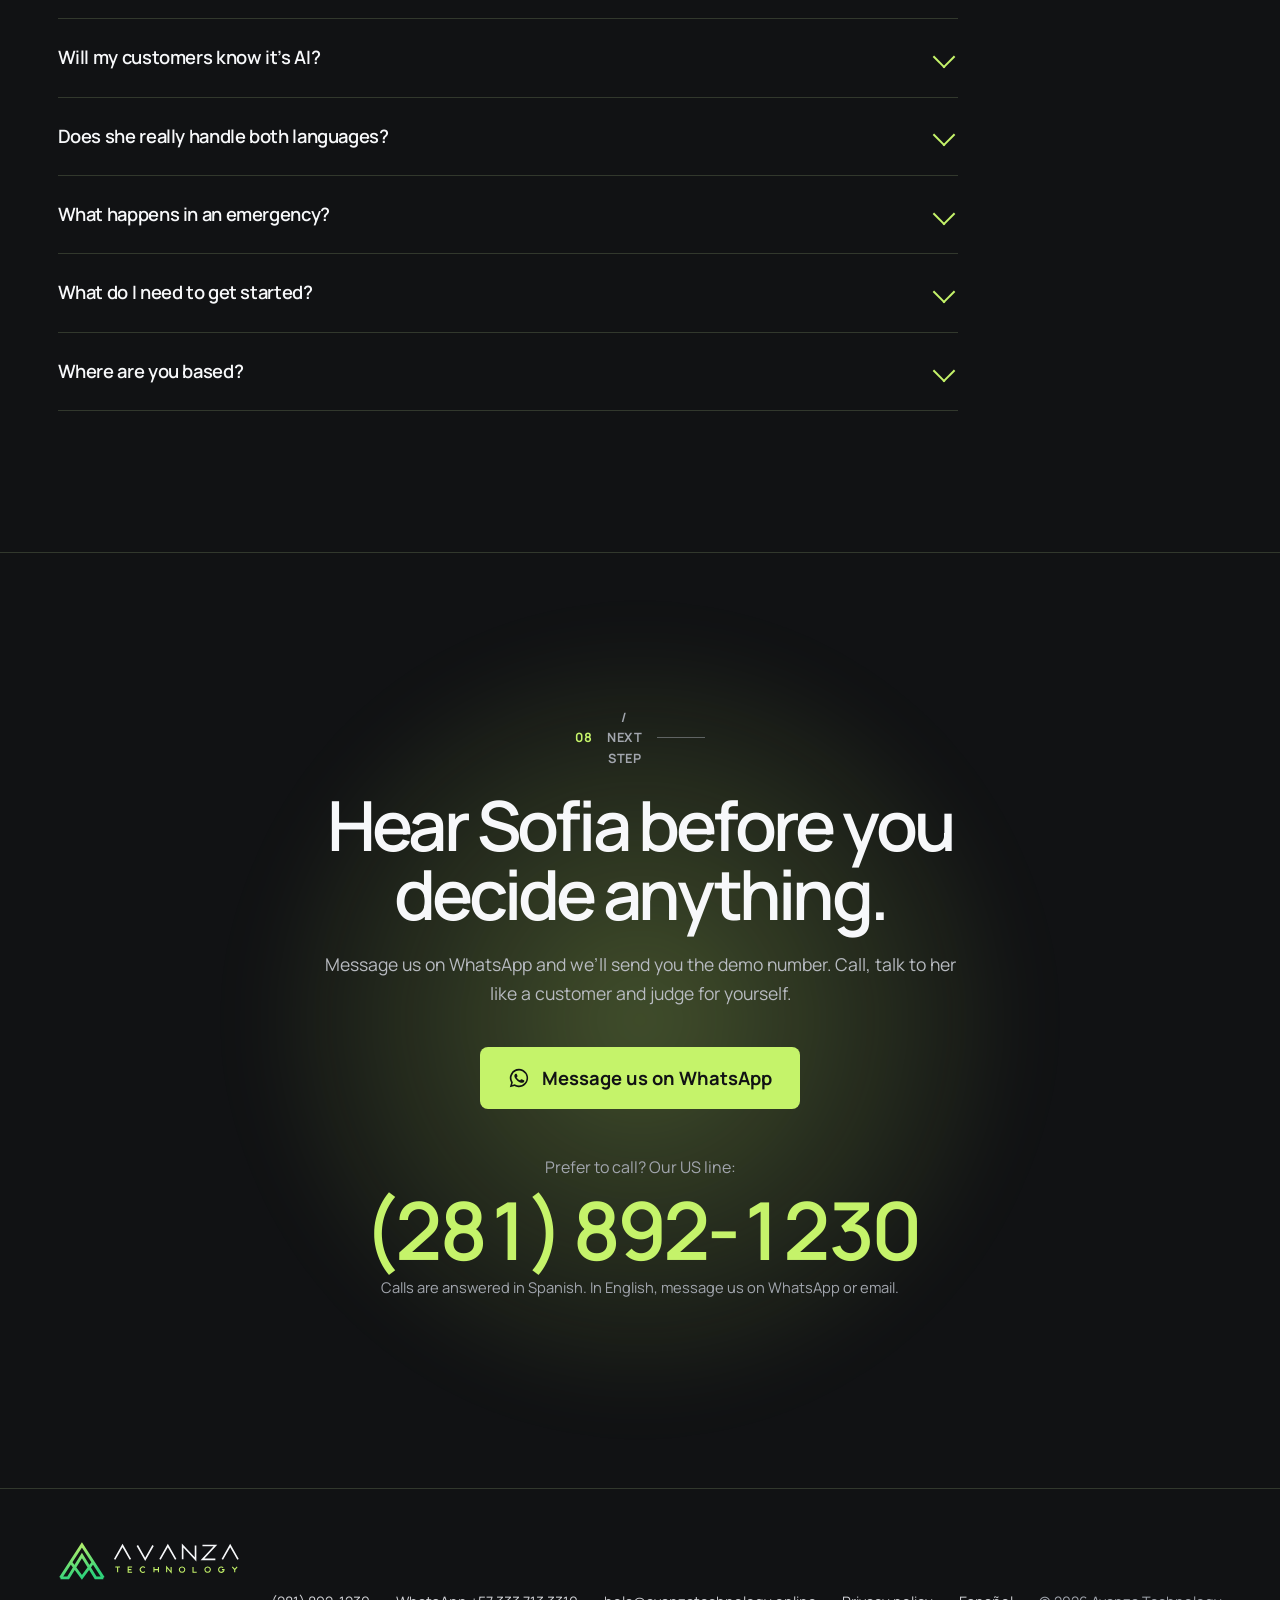
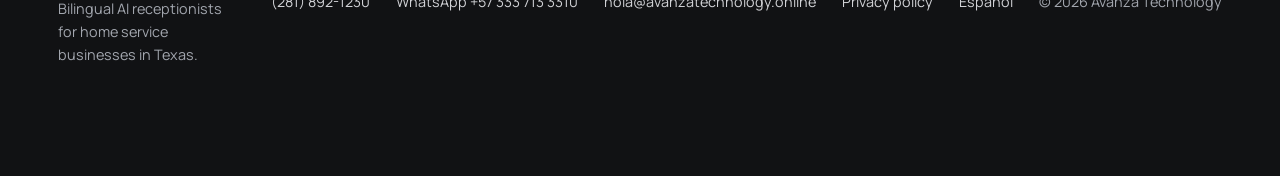
==== commit 268a85db: "Agrega llamada de prueba" ====
--- a/en/index.html
+++ b/en/index.html
@@ -101,6 +101,28 @@
       </figure>
       <ol class="steps"><li><div><h3>A customer calls</h3><p>You’re on a job, on another call, or it’s after hours. The call goes to Sofia instead of voicemail.</p></div></li><li><div><h3>Sofia answers in their language</h3><p>She asks what they need, takes their name, number and address, and offers a visit window.</p></div></li><li><div><h3>You get the summary</h3><p>On your phone, a minute or two after the call ends. Urgent calls are flagged.</p></div></li></ol>
     </div>
+    <div class="audio-demo">
+      <div class="audio-copy">
+        <h3 class="audio-h">Listen to a real test call</h3>
+        <p class="audio-p">Recorded by our team with the sample company. The caller speaks Spanish, so Sofia switches to Spanish and books the visit.</p>
+        <div class="player" id="player" data-play="Play the call" data-pause="Pause the call">
+          <button class="play" type="button" id="aud-btn" aria-label="Play the call"><svg class="i-play" viewBox="0 0 24 24" fill="currentColor" aria-hidden="true"><path d="M7 4.5v15l13-7.5z"/></svg><svg class="i-pause" viewBox="0 0 24 24" fill="currentColor" aria-hidden="true"><rect x="6" y="4.5" width="4" height="15"/><rect x="14" y="4.5" width="4" height="15"/></svg></button>
+          <div class="wave-wrap">
+            <div class="wave" id="aud-wave" aria-hidden="true"><i style="height:76%"></i><i style="height:62%"></i><i style="height:52%"></i><i style="height:53%"></i><i style="height:86%"></i><i style="height:33%"></i><i style="height:71%"></i><i style="height:50%"></i><i style="height:58%"></i><i style="height:63%"></i><i style="height:81%"></i><i style="height:42%"></i><i style="height:63%"></i><i style="height:57%"></i><i style="height:55%"></i><i style="height:58%"></i><i style="height:42%"></i><i style="height:63%"></i><i style="height:75%"></i><i style="height:47%"></i><i style="height:19%"></i><i style="height:95%"></i><i style="height:82%"></i><i style="height:92%"></i><i style="height:60%"></i><i style="height:45%"></i><i style="height:80%"></i><i style="height:66%"></i><i style="height:36%"></i><i style="height:51%"></i><i style="height:43%"></i><i style="height:58%"></i><i style="height:59%"></i><i style="height:53%"></i><i style="height:26%"></i><i style="height:94%"></i><i style="height:88%"></i><i style="height:85%"></i><i style="height:70%"></i><i style="height:54%"></i><i style="height:37%"></i><i style="height:62%"></i><i style="height:57%"></i><i style="height:42%"></i><i style="height:70%"></i><i style="height:63%"></i><i style="height:53%"></i><i style="height:64%"></i><i style="height:57%"></i><i style="height:54%"></i><i style="height:33%"></i><i style="height:84%"></i><i style="height:88%"></i><i style="height:87%"></i><i style="height:76%"></i><i style="height:77%"></i><i style="height:50%"></i><i style="height:47%"></i><i style="height:43%"></i><i style="height:48%"></i><i style="height:47%"></i><i style="height:60%"></i><i style="height:60%"></i><i style="height:45%"></i><i style="height:35%"></i><i style="height:54%"></i><i style="height:29%"></i><i style="height:72%"></i><i style="height:60%"></i><i style="height:71%"></i><i style="height:75%"></i><i style="height:63%"></i><i style="height:41%"></i><i style="height:75%"></i><i style="height:61%"></i><i style="height:60%"></i><i style="height:30%"></i><i style="height:81%"></i><i style="height:100%"></i><i style="height:25%"></i><i style="height:70%"></i><i style="height:76%"></i><i style="height:61%"></i><i style="height:62%"></i><i style="height:37%"></i><i style="height:63%"></i><i style="height:61%"></i><i style="height:61%"></i><i style="height:66%"></i><i style="height:65%"></i><i style="height:27%"></i><i style="height:66%"></i><i style="height:68%"></i><i style="height:70%"></i><i style="height:81%"></i><i style="height:56%"></i><span class="wave-progress" id="aud-prog"><i style="height:76%"></i><i style="height:62%"></i><i style="height:52%"></i><i style="height:53%"></i><i style="height:86%"></i><i style="height:33%"></i><i style="height:71%"></i><i style="height:50%"></i><i style="height:58%"></i><i style="height:63%"></i><i style="height:81%"></i><i style="height:42%"></i><i style="height:63%"></i><i style="height:57%"></i><i style="height:55%"></i><i style="height:58%"></i><i style="height:42%"></i><i style="height:63%"></i><i style="height:75%"></i><i style="height:47%"></i><i style="height:19%"></i><i style="height:95%"></i><i style="height:82%"></i><i style="height:92%"></i><i style="height:60%"></i><i style="height:45%"></i><i style="height:80%"></i><i style="height:66%"></i><i style="height:36%"></i><i style="height:51%"></i><i style="height:43%"></i><i style="height:58%"></i><i style="height:59%"></i><i style="height:53%"></i><i style="height:26%"></i><i style="height:94%"></i><i style="height:88%"></i><i style="height:85%"></i><i style="height:70%"></i><i style="height:54%"></i><i style="height:37%"></i><i style="height:62%"></i><i style="height:57%"></i><i style="height:42%"></i><i style="height:70%"></i><i style="height:63%"></i><i style="height:53%"></i><i style="height:64%"></i><i style="height:57%"></i><i style="height:54%"></i><i style="height:33%"></i><i style="height:84%"></i><i style="height:88%"></i><i style="height:87%"></i><i style="height:76%"></i><i style="height:77%"></i><i style="height:50%"></i><i style="height:47%"></i><i style="height:43%"></i><i style="height:48%"></i><i style="height:47%"></i><i style="height:60%"></i><i style="height:60%"></i><i style="height:45%"></i><i style="height:35%"></i><i style="height:54%"></i><i style="height:29%"></i><i style="height:72%"></i><i style="height:60%"></i><i style="height:71%"></i><i style="height:75%"></i><i style="height:63%"></i><i style="height:41%"></i><i style="height:75%"></i><i style="height:61%"></i><i style="height:60%"></i><i style="height:30%"></i><i style="height:81%"></i><i style="height:100%"></i><i style="height:25%"></i><i style="height:70%"></i><i style="height:76%"></i><i style="height:61%"></i><i style="height:62%"></i><i style="height:37%"></i><i style="height:63%"></i><i style="height:61%"></i><i style="height:61%"></i><i style="height:66%"></i><i style="height:65%"></i><i style="height:27%"></i><i style="height:66%"></i><i style="height:68%"></i><i style="height:70%"></i><i style="height:81%"></i><i style="height:56%"></i></span></div>
+            <div class="aud-meta"><span>Test call in Spanish · 2 min</span><span id="aud-time">0:00 / 2:06</span></div>
+          </div>
+          <audio id="aud" preload="none" controls src="../assets/llamada-prueba-es.mp3"></audio>
+        </div>
+        <p class="aud-note">The caller’s phone number was removed for privacy.</p>
+        <details class="transcript"><summary>Read the conversation (English translation)</summary><div class="tr-body"><p class="tr-line ai"><b>Sofia</b>Thanks for calling Avanza Demo Home Services, this is Sofia. How can I help you today? If you prefer, you can speak to me in Spanish.</p><p class="tr-line cl"><b>Caller</b>Hi Sofia, good evening.</p><p class="tr-line ai"><b>Sofia</b>Good evening. Thanks for calling Avanza Demo Home Services. I’m Sofia, the company’s virtual assistant. How can I help you today?</p><p class="tr-line cl"><b>Caller</b>I need a quote for an AC repair.</p><p class="tr-line ai"><b>Sofia</b>I’d be glad to help. First, how urgent is it? For example, is anyone elderly, a baby or someone ill at home without AC?</p><p class="tr-line cl"><b>Caller</b>No, it’s not that urgent, but I do need it fixed because it’s not working well.</p><p class="tr-line ai"><b>Sofia</b>Understood. It’s not an emergency, so we’ll handle it as a regular request. Can I have your full name?</p><p class="tr-line cl"><b>Caller</b>Juan Suárez.</p><p class="tr-note">[The phone number was removed for privacy.]</p><p class="tr-line ai"><b>Sofia</b>Perfect, thank you. What is the service address, including the ZIP code?</p><p class="tr-line cl"><b>Caller</b>It’s 5050 W Alabama Street, 77056.</p><p class="tr-line ai"><b>Sofia</b>Let me confirm the address: 5050 West Alabama Street, ZIP code 77056. Is that correct?</p><p class="tr-line cl"><b>Caller</b>Yes, that’s correct.</p><p class="tr-line ai"><b>Sofia</b>Thank you, Juan. That address is in the Houston area. I can offer two windows for tomorrow’s visit: 9 to 11 a.m. or 2 to 4 p.m. Which do you prefer?</p><p class="tr-line cl"><b>Caller</b>The morning.</p><p class="tr-line ai"><b>Sofia</b>Perfect, Juan. You’re scheduled for tomorrow from 9 to 11 a.m. The team will contact you to confirm. Is there anything else I can help with?</p><p class="tr-line cl"><b>Caller</b>No, that’s all, thank you very much.</p><p class="tr-line ai"><b>Sofia</b>It was a pleasure helping you, Juan. Have a great night, and I hope your AC is working well again soon.</p></div></details>
+      </div>
+      <aside class="mail-card" aria-label="The summary the owner received">
+        <div class="mail-head"><span class="mail-ico"><svg viewBox="0 0 24 24" fill="none" stroke="currentColor" stroke-width="2" aria-hidden="true"><path d="M4 5h16v11H9l-5 4z"/></svg></span><div><b>The summary the owner received</b><small>Automatic email, seconds after the call (in Spanish, the owner’s language)</small></div></div>
+        <p class="mail-subject">Nueva llamada: reparación de aire acondicionado – Juan Suárez</p>
+        <dl><dt>Caller</dt><dd>Juan Suárez</dd><dt>Phone</dt><dd>(832) •••-••••</dd><dt>Address</dt><dd>5050 W Alabama Street, 77056</dd><dt>Service</dt><dd>reparación de aire acondicionado (AC repair)</dd><dt>Priority</dt><dd>NORMAL</dd><dt>Visit</dt><dd>de nueve a once de la mañana (9–11 a.m.)</dd><dt>Language</dt><dd>español (Spanish)</dd></dl>
+        <p class="mail-sum"><b>Resumen:</b> El cliente Juan Suárez llamó para programar una reparación de su aire acondicionado. Proporcionó su información de contacto y dirección, y agendó una visita para mañana por la mañana entre las 9 y las 11 AM.</p>
+      </aside>
+    </div>
   </div>
 </section>
 
--- a/assets/site.css
+++ b/assets/site.css
@@ -328,3 +328,49 @@
 .btn-xl svg { width: 22px; height: 22px; }
 .final-call { margin: 46px 0 6px; color: var(--muted); font-size: 1rem; display: flex; flex-direction: column; align-items: center; gap: 10px; }
 .final-call .big-number { font-size: clamp(2.2rem, 7vw, 5rem); margin: 0; }
+
+/* Real test call: audio player + owner summary */
+.audio-demo { display: grid; grid-template-columns: minmax(0, 1fr); gap: 28px; margin-top: 72px; padding-top: 56px; border-top: 1px solid var(--line); align-items: start; }
+.audio-h { margin: 0 0 8px; font-size: clamp(1.6rem, 3vw, 2.2rem); font-weight: 600; letter-spacing: -.045em; line-height: 1.05; }
+.audio-p { margin: 0 0 24px; color: #b8bbc1; max-width: 36em; }
+.player { display: flex; align-items: center; gap: 16px; background: var(--surface); border: 1px solid var(--line); border-radius: 16px; padding: 16px 18px; }
+.player .play { flex: none; width: 56px; height: 56px; border-radius: 50%; border: 0; background: var(--lime); color: var(--ink); display: grid; place-items: center; cursor: pointer; box-shadow: 0 0 30px rgba(197, 243, 106, .25); transition: transform .2s var(--ease); }
+.player .play:hover { transform: scale(1.05); }
+.player .play svg { width: 22px; height: 22px; }
+.player .i-pause { display: none; }
+.player.playing .i-play { display: none; }
+.player.playing .i-pause { display: block; }
+.wave-wrap { flex: 1; min-width: 0; }
+.wave { position: relative; display: flex; align-items: center; gap: 2px; height: 46px; cursor: pointer; }
+.wave i { flex: 1; min-width: 1px; border-radius: 2px; background: #3a4232; }
+.wave-progress { position: absolute; inset: 0; display: flex; align-items: center; gap: 2px; clip-path: inset(0 100% 0 0); pointer-events: none; }
+.wave-progress i { background: var(--lime); }
+.aud-meta { display: flex; justify-content: space-between; gap: 12px; margin-top: 8px; font-size: .8rem; color: var(--muted); font-variant-numeric: tabular-nums; }
+.player audio { display: none; }
+.no-js-audio .player audio, html:not(.js) .player audio { display: block; width: 100%; }
+html:not(.js) .player .play, html:not(.js) .wave-wrap { display: none; }
+.aud-note { margin: 10px 0 0; font-size: .82rem; color: var(--muted); }
+.transcript { margin-top: 22px; border-top: 1px solid var(--line); }
+.transcript summary { cursor: pointer; list-style: none; padding: 16px 30px 16px 0; position: relative; font-weight: 600; }
+.transcript summary::-webkit-details-marker { display: none; }
+.transcript summary::after { content: ""; position: absolute; right: 6px; top: 50%; width: 10px; height: 10px; margin-top: -7px; border-right: 2px solid var(--lime); border-bottom: 2px solid var(--lime); transform: rotate(45deg); }
+.transcript[open] summary::after { transform: rotate(-135deg); margin-top: -2px; }
+.tr-body { display: grid; gap: 10px; padding-bottom: 8px; max-height: 420px; overflow: auto; padding-right: 6px; }
+.tr-line { margin: 0; font-size: .92rem; line-height: 1.45; padding: 10px 12px; border-radius: 12px; max-width: 92%; }
+.tr-line b { display: block; font-size: .72rem; color: var(--muted); margin-bottom: 2px; }
+.tr-line.ai { background: #202a16; border: 1px solid #3a4a26; }
+.tr-line.cl { background: #23262b; justify-self: end; }
+.tr-note { margin: 0; text-align: center; font-size: .8rem; color: var(--muted); font-style: italic; }
+.mail-card { border-radius: 18px; background: #f7f8fa; color: var(--ink); padding: 22px 22px 20px; box-shadow: 0 30px 80px rgba(0, 0, 0, .45); }
+.mail-head { display: flex; gap: 12px; align-items: center; padding-bottom: 14px; border-bottom: 1px solid #dfe1e4; }
+.mail-ico { width: 38px; height: 38px; border-radius: 50%; background: var(--ink); color: var(--lime); display: grid; place-items: center; flex: none; }
+.mail-ico svg { width: 18px; height: 18px; }
+.mail-head b { display: block; font-size: .98rem; }
+.mail-head small { display: block; color: #5d6168; font-size: .78rem; }
+.mail-subject { margin: 14px 0 12px; font-weight: 700; font-size: 1rem; line-height: 1.3; }
+.mail-card dl { display: grid; grid-template-columns: auto 1fr; gap: 4px 14px; margin: 0; font-size: .9rem; }
+.mail-card dt { font-weight: 700; }
+.mail-card dd { margin: 0; color: #2a2d31; }
+.mail-sum { margin: 14px 0 0; padding-top: 12px; border-top: 1px solid #dfe1e4; font-size: .9rem; color: #2a2d31; line-height: 1.5; }
+@media (min-width: 900px) { .audio-demo { grid-template-columns: minmax(0, 1.2fr) minmax(0, .8fr); gap: 56px; } }
+@media (max-width: 520px) { .player { padding: 14px; gap: 12px; } .player .play { width: 48px; height: 48px; } .wave, .wave-progress { gap: 1px; } .mail-card { padding: 18px 16px; } .mail-card dl { grid-template-columns: 1fr; gap: 0; } .mail-card dd { margin-bottom: 8px; overflow-wrap: anywhere; } }
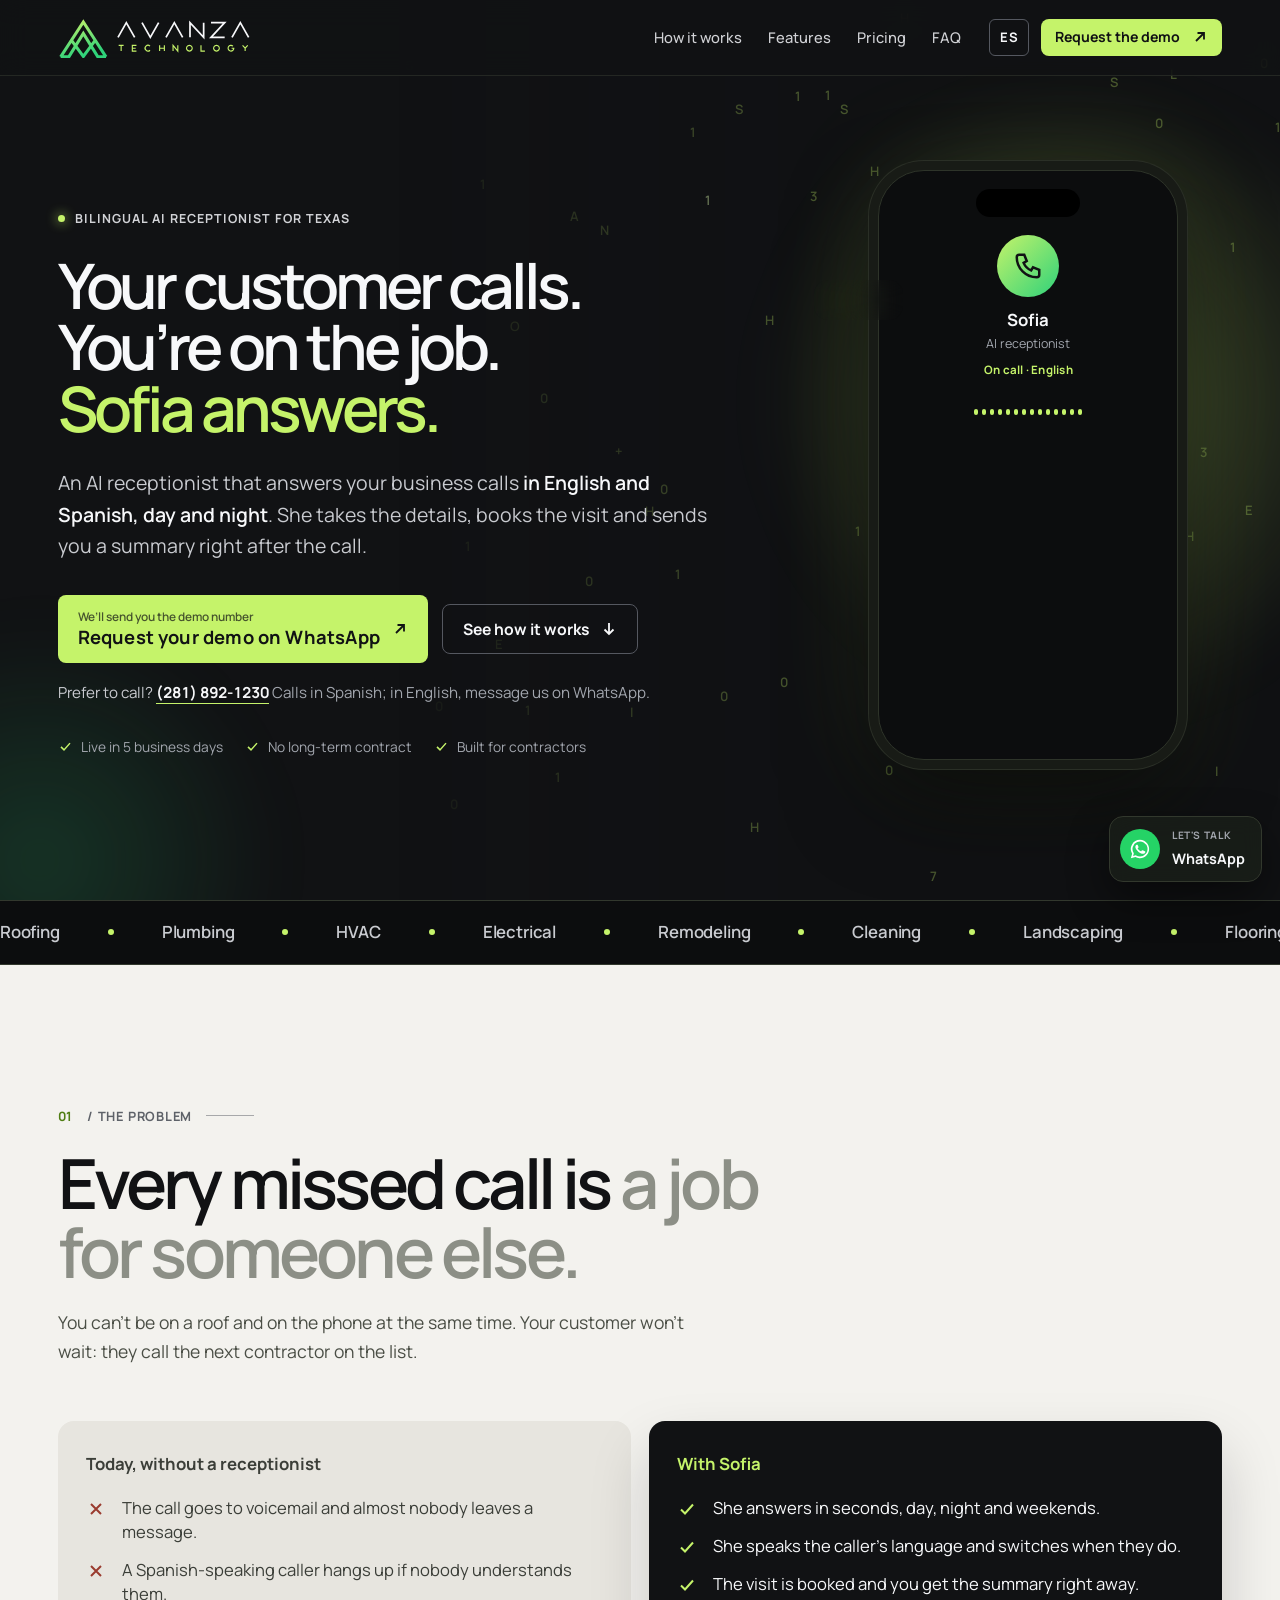
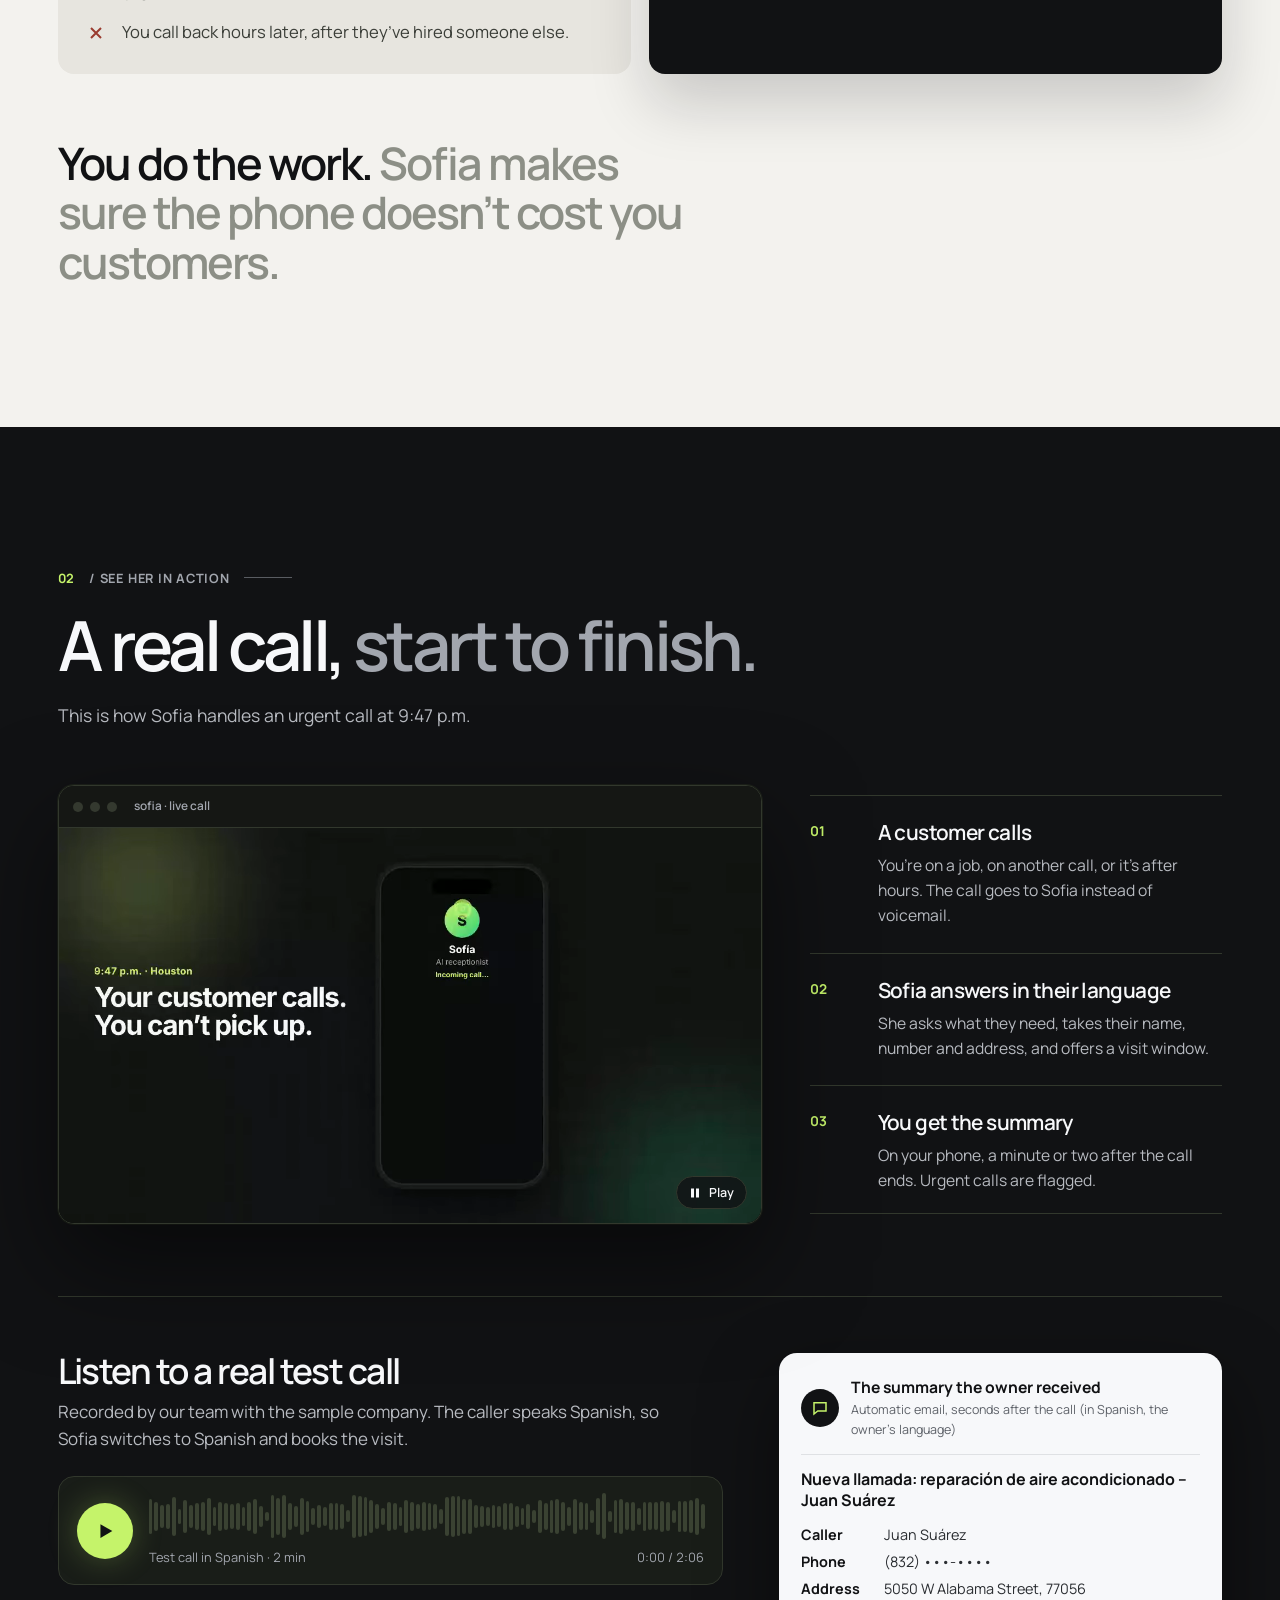
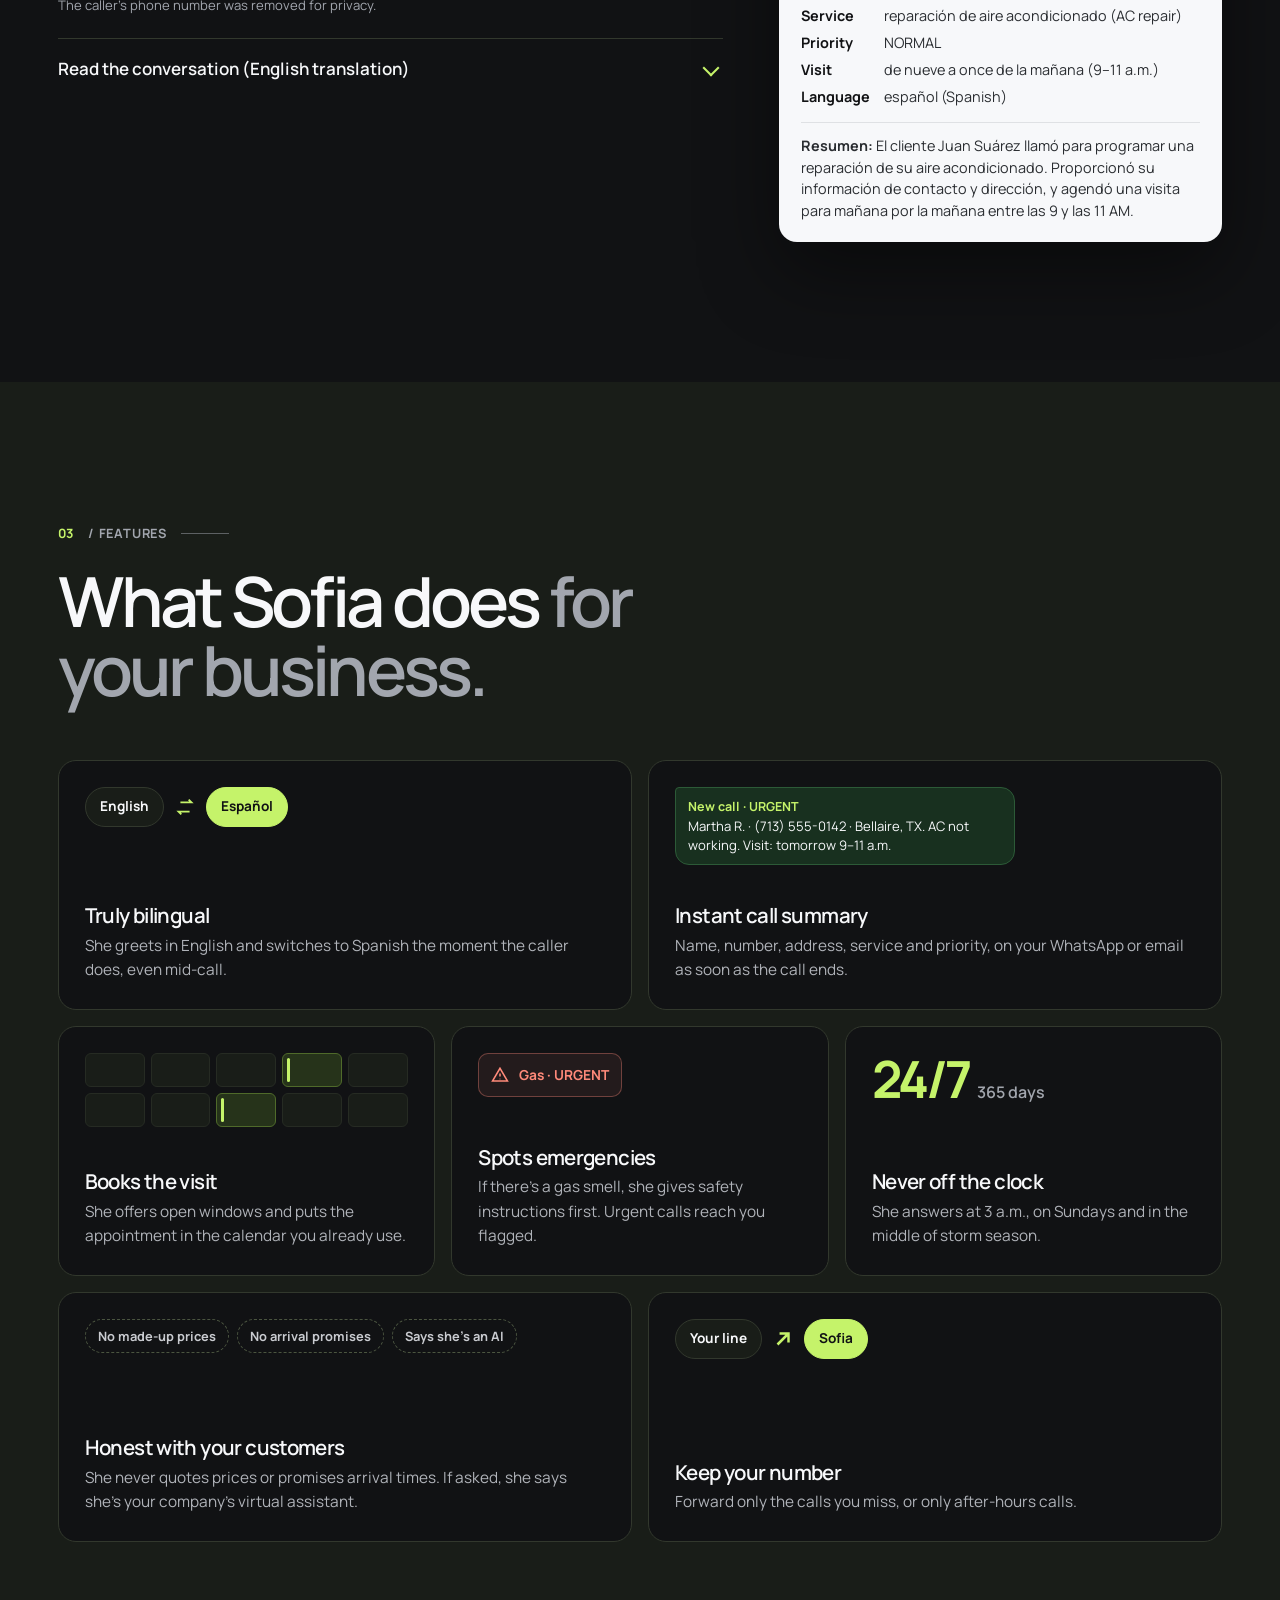
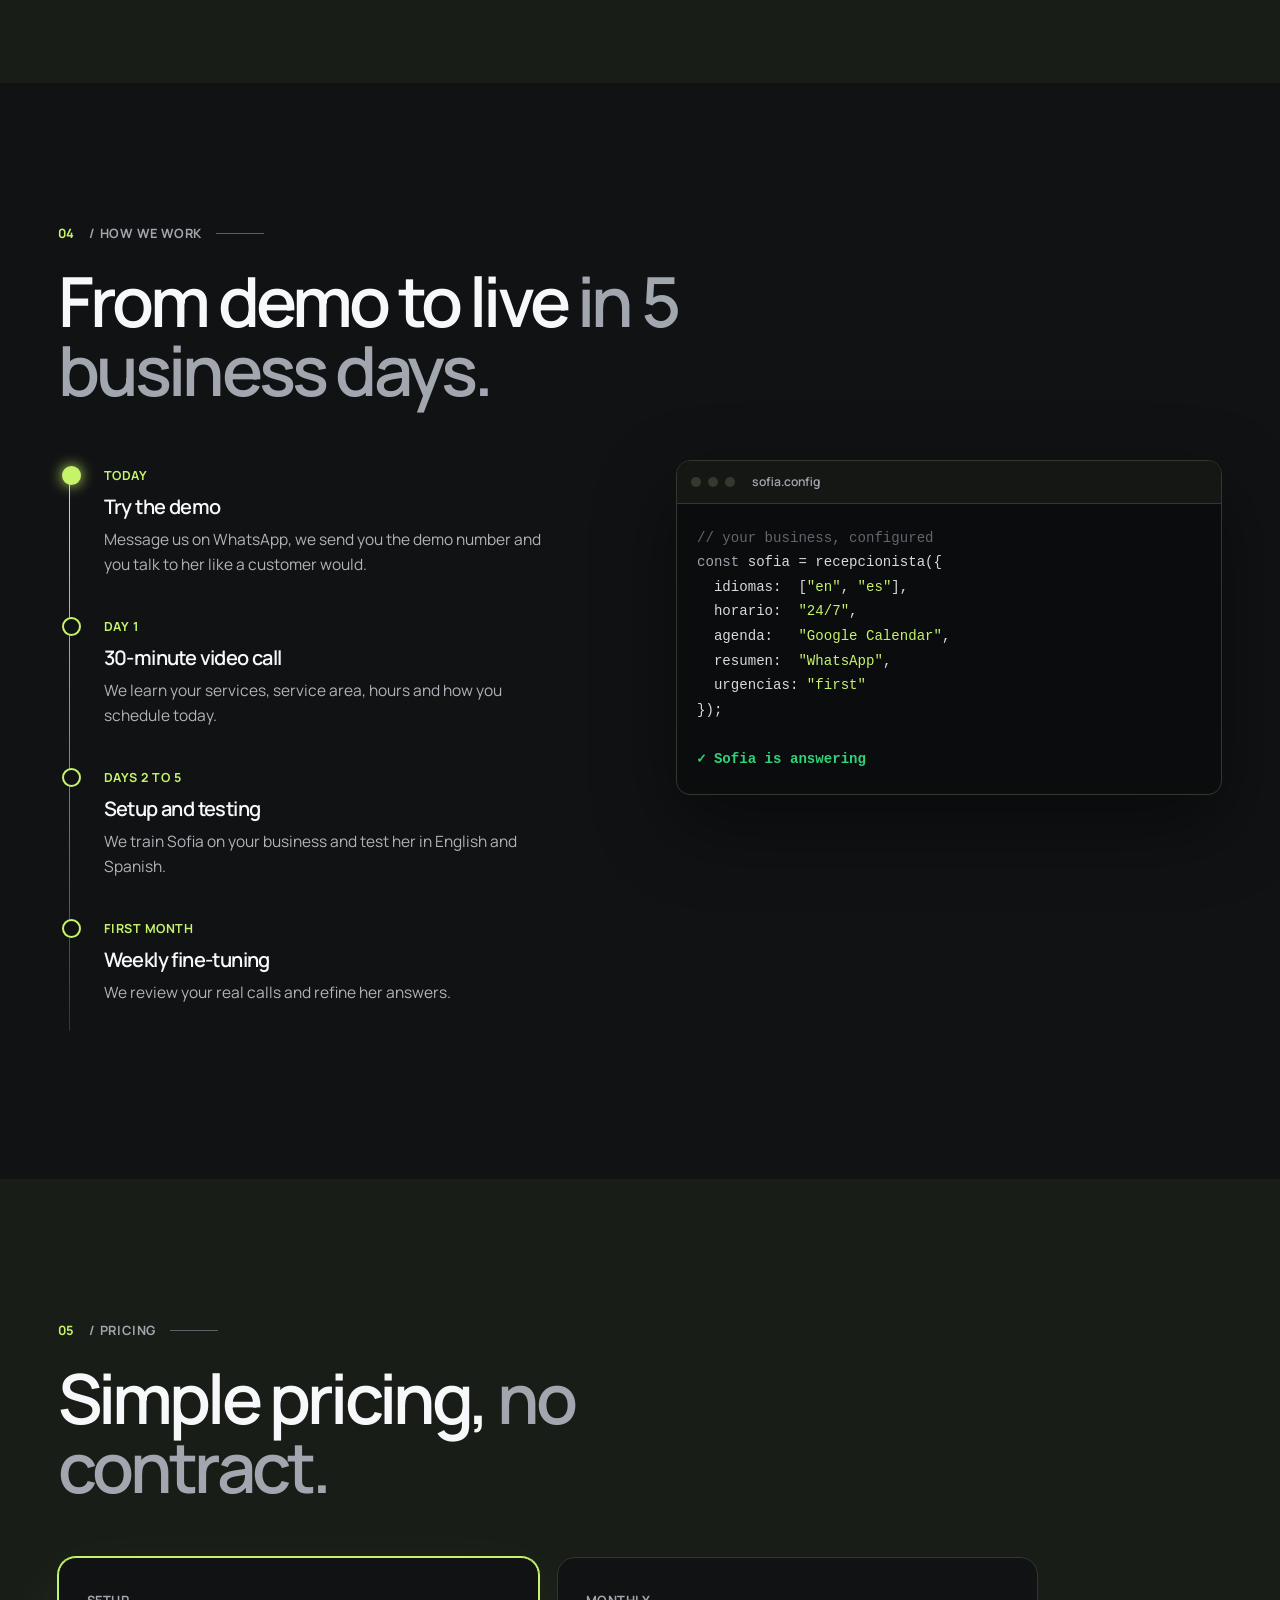
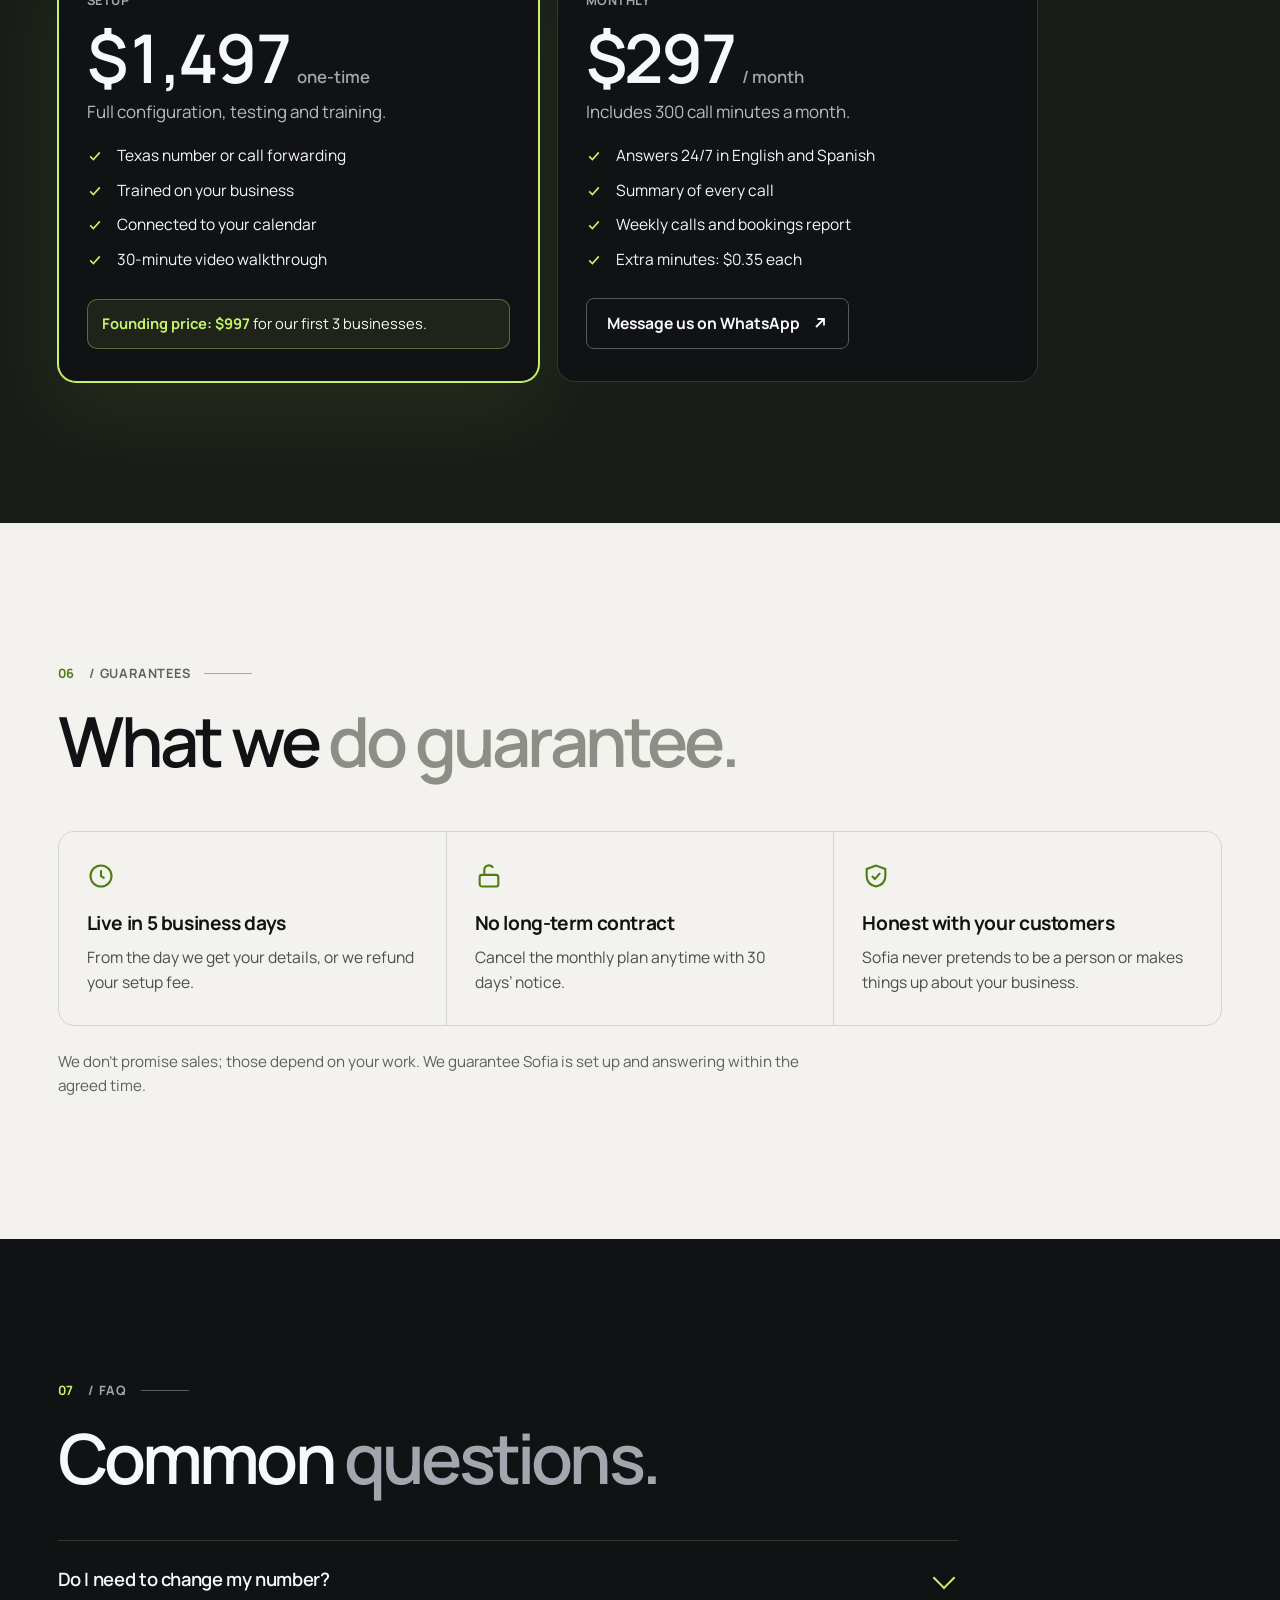
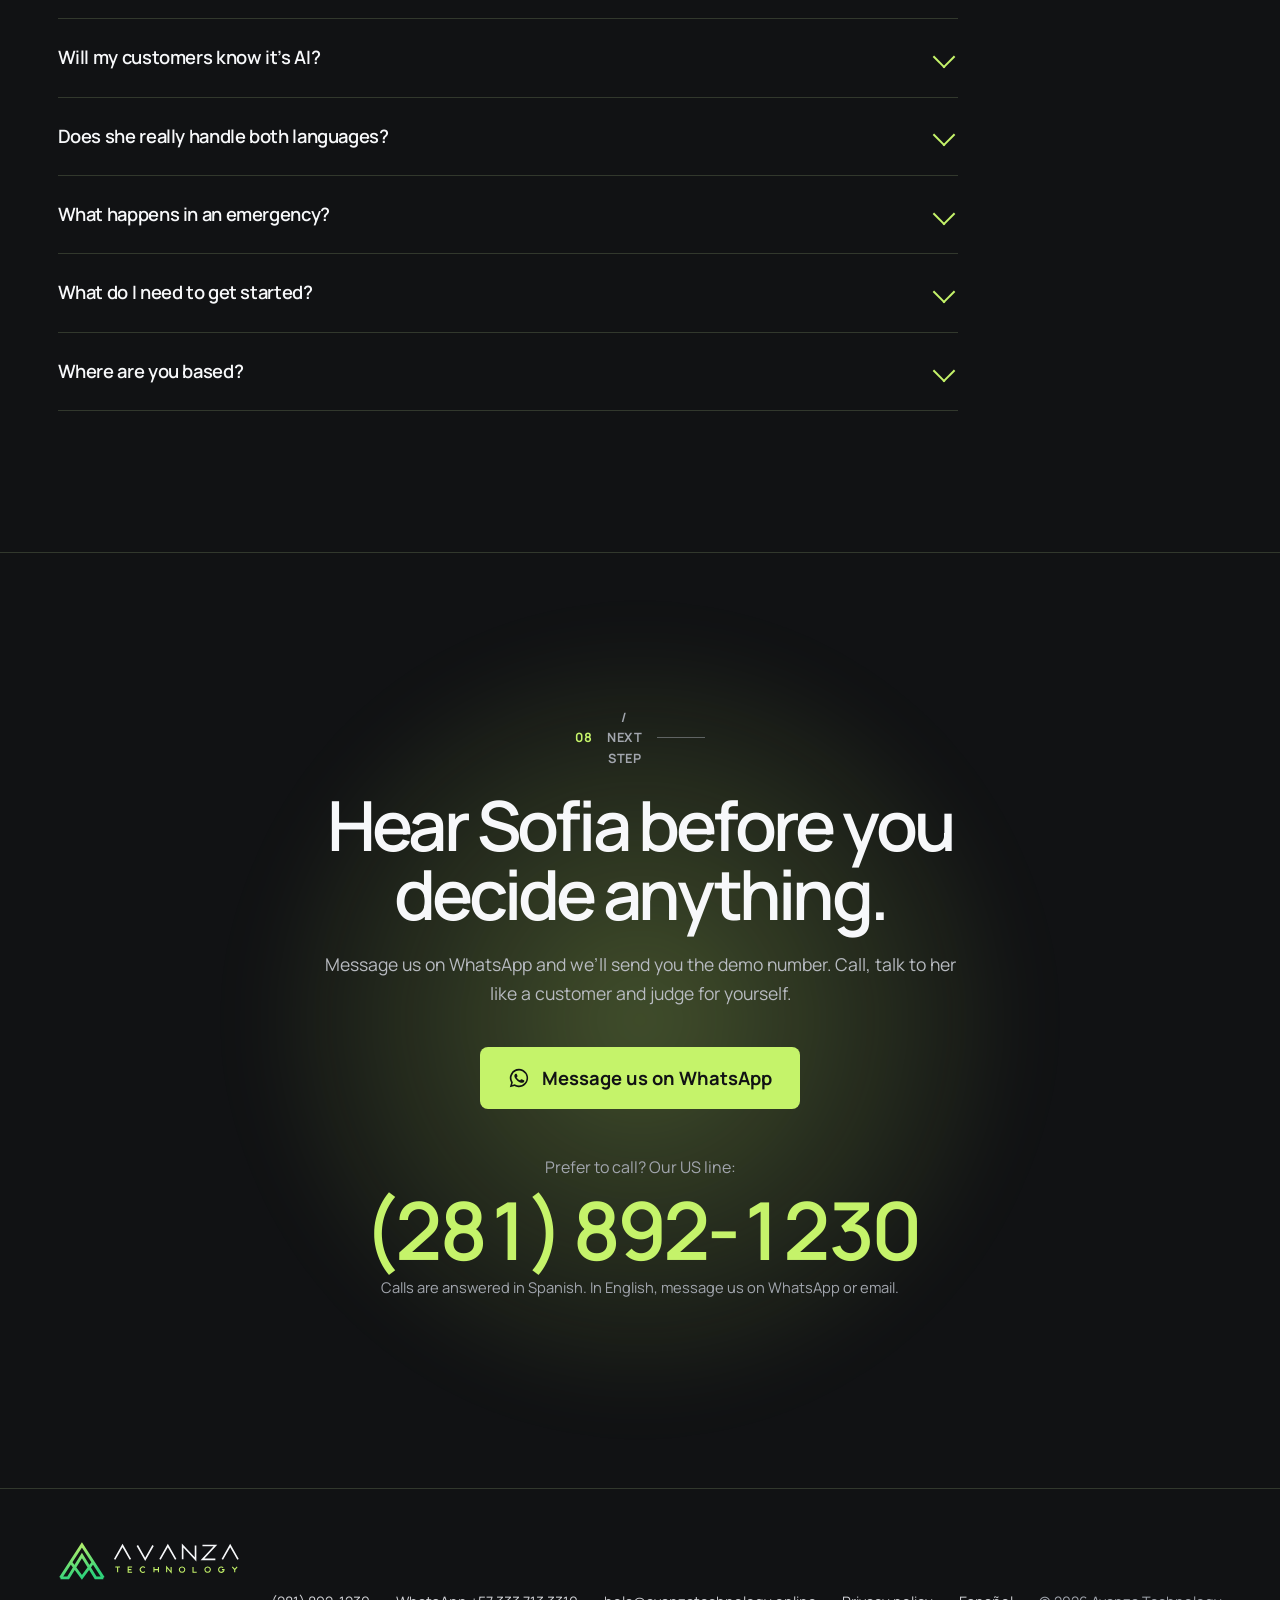
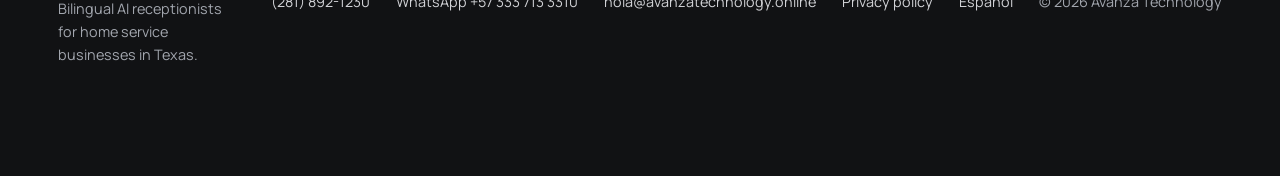
==== commit 843ca611: "Web V5" ====
--- a/en/index.html
+++ b/en/index.html
@@ -21,7 +21,7 @@
 <link rel="preconnect" href="https://fonts.googleapis.com">
 <link rel="preconnect" href="https://fonts.gstatic.com" crossorigin>
 <link href="https://fonts.googleapis.com/css2?family=Manrope:wght@400;500;600;700;800&display=swap" rel="stylesheet">
-<link rel="stylesheet" href="../assets/site.css">
+<link rel="stylesheet" href="../assets/site.css?v=164a043a">
 <script>document.documentElement.classList.add('js');</script>
 </head>
 <body>
@@ -211,6 +211,6 @@
   </div>
 </footer>
 <a class="wa-float" href="https://wa.me/573337133310?text=Hi%2C%20I%27d%20like%20to%20learn%20more%20about%20Sofia" aria-label="WhatsApp"><span class="ico"><svg viewBox="0 0 24 24" fill="currentColor" aria-hidden="true"><path d="M12 2a10 10 0 0 0-8.6 15.1L2 22l5-1.3A10 10 0 1 0 12 2m0 18.2a8.2 8.2 0 0 1-4.2-1.2l-.3-.2-3 .8.8-2.9-.2-.3A8.2 8.2 0 1 1 12 20.2m4.5-6.1c-.2-.1-1.5-.7-1.7-.8s-.4-.1-.6.1-.7.8-.8 1-.3.2-.5.1a6.7 6.7 0 0 1-3.3-2.9c-.3-.4.3-.4.8-1.4a.5.5 0 0 0 0-.5l-.8-1.9c-.2-.5-.4-.4-.6-.4h-.5a1 1 0 0 0-.7.3 3 3 0 0 0-.9 2.2 5.2 5.2 0 0 0 1.1 2.7 11.9 11.9 0 0 0 4.6 4c1.7.7 2.3.8 3.2.6a2.7 2.7 0 0 0 1.8-1.2 2.2 2.2 0 0 0 .2-1.3c-.1-.1-.2-.2-.4-.3"/></svg></span><span class="txt"><small>Let's talk</small><b>WhatsApp</b></span></a>
-<script src="../assets/site.js" defer></script>
+<script src="../assets/site.js?v=164a043a" defer></script>
 </body>
 </html>
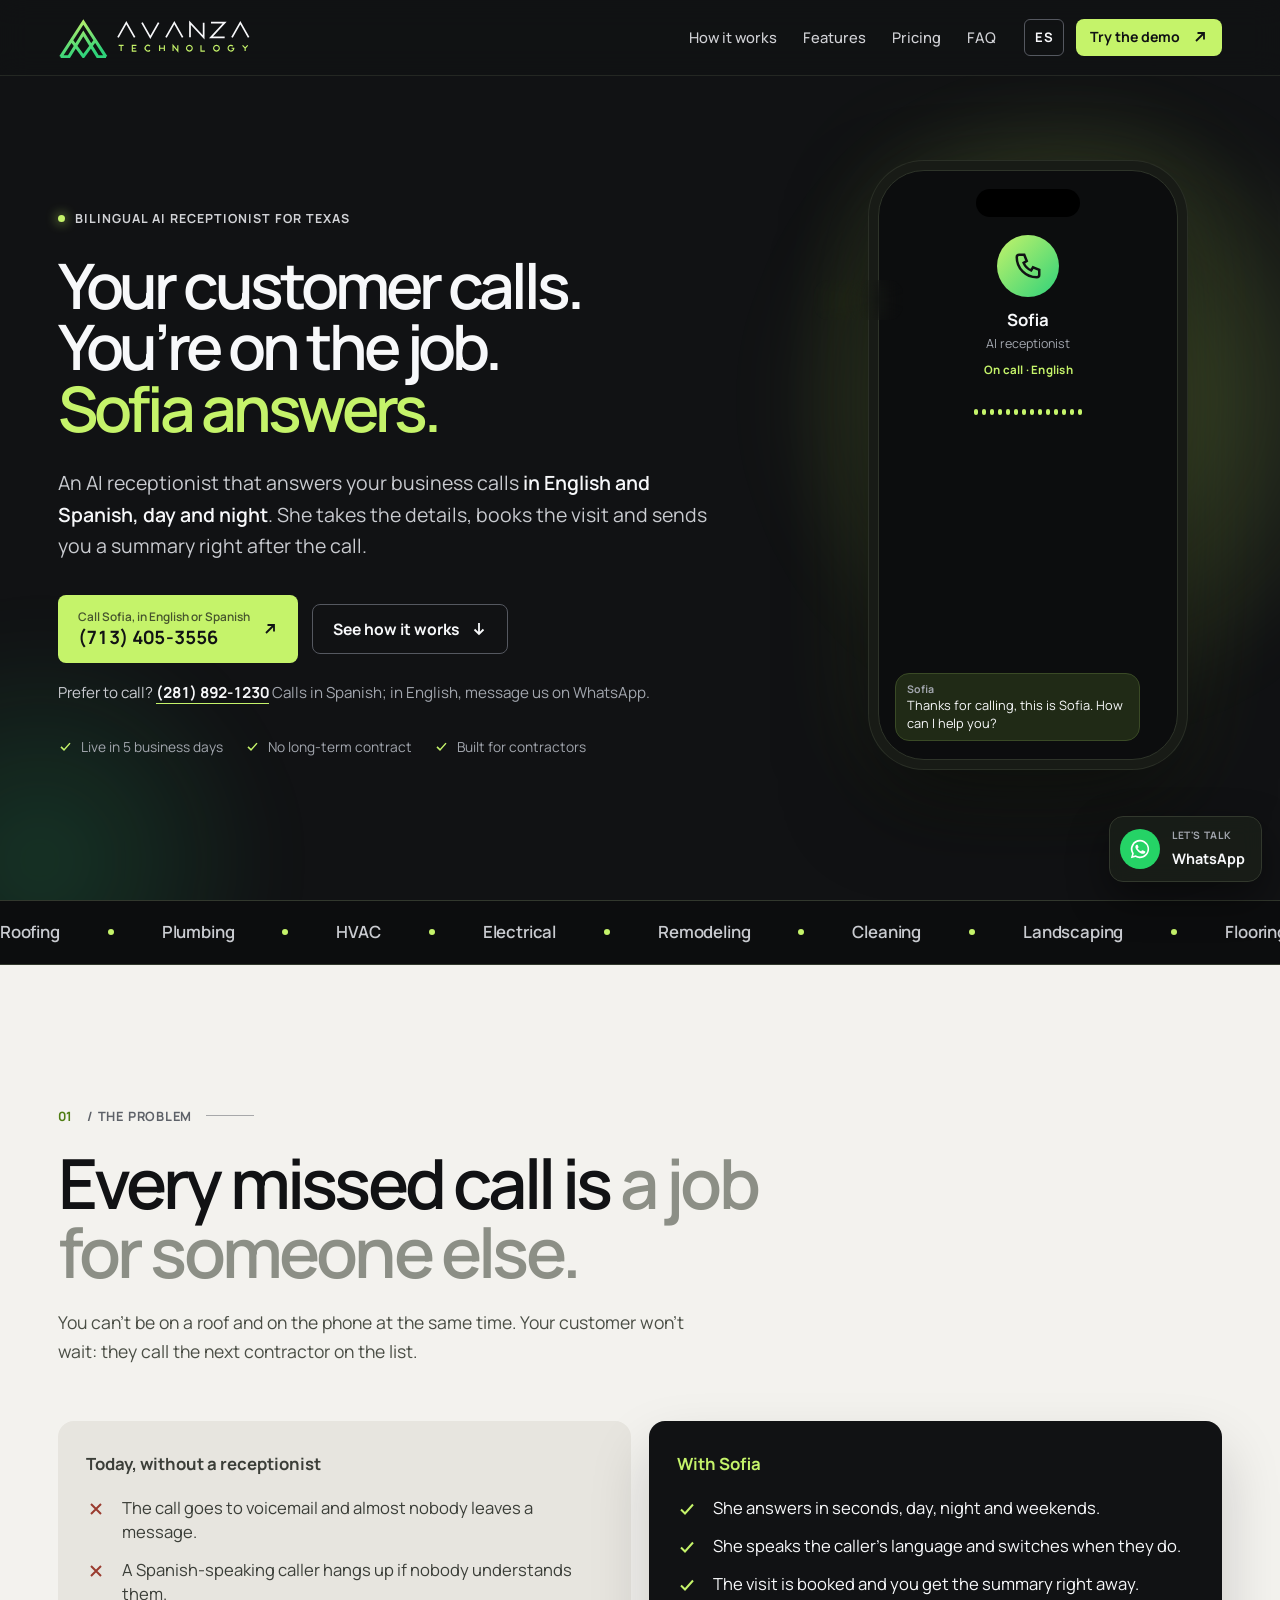
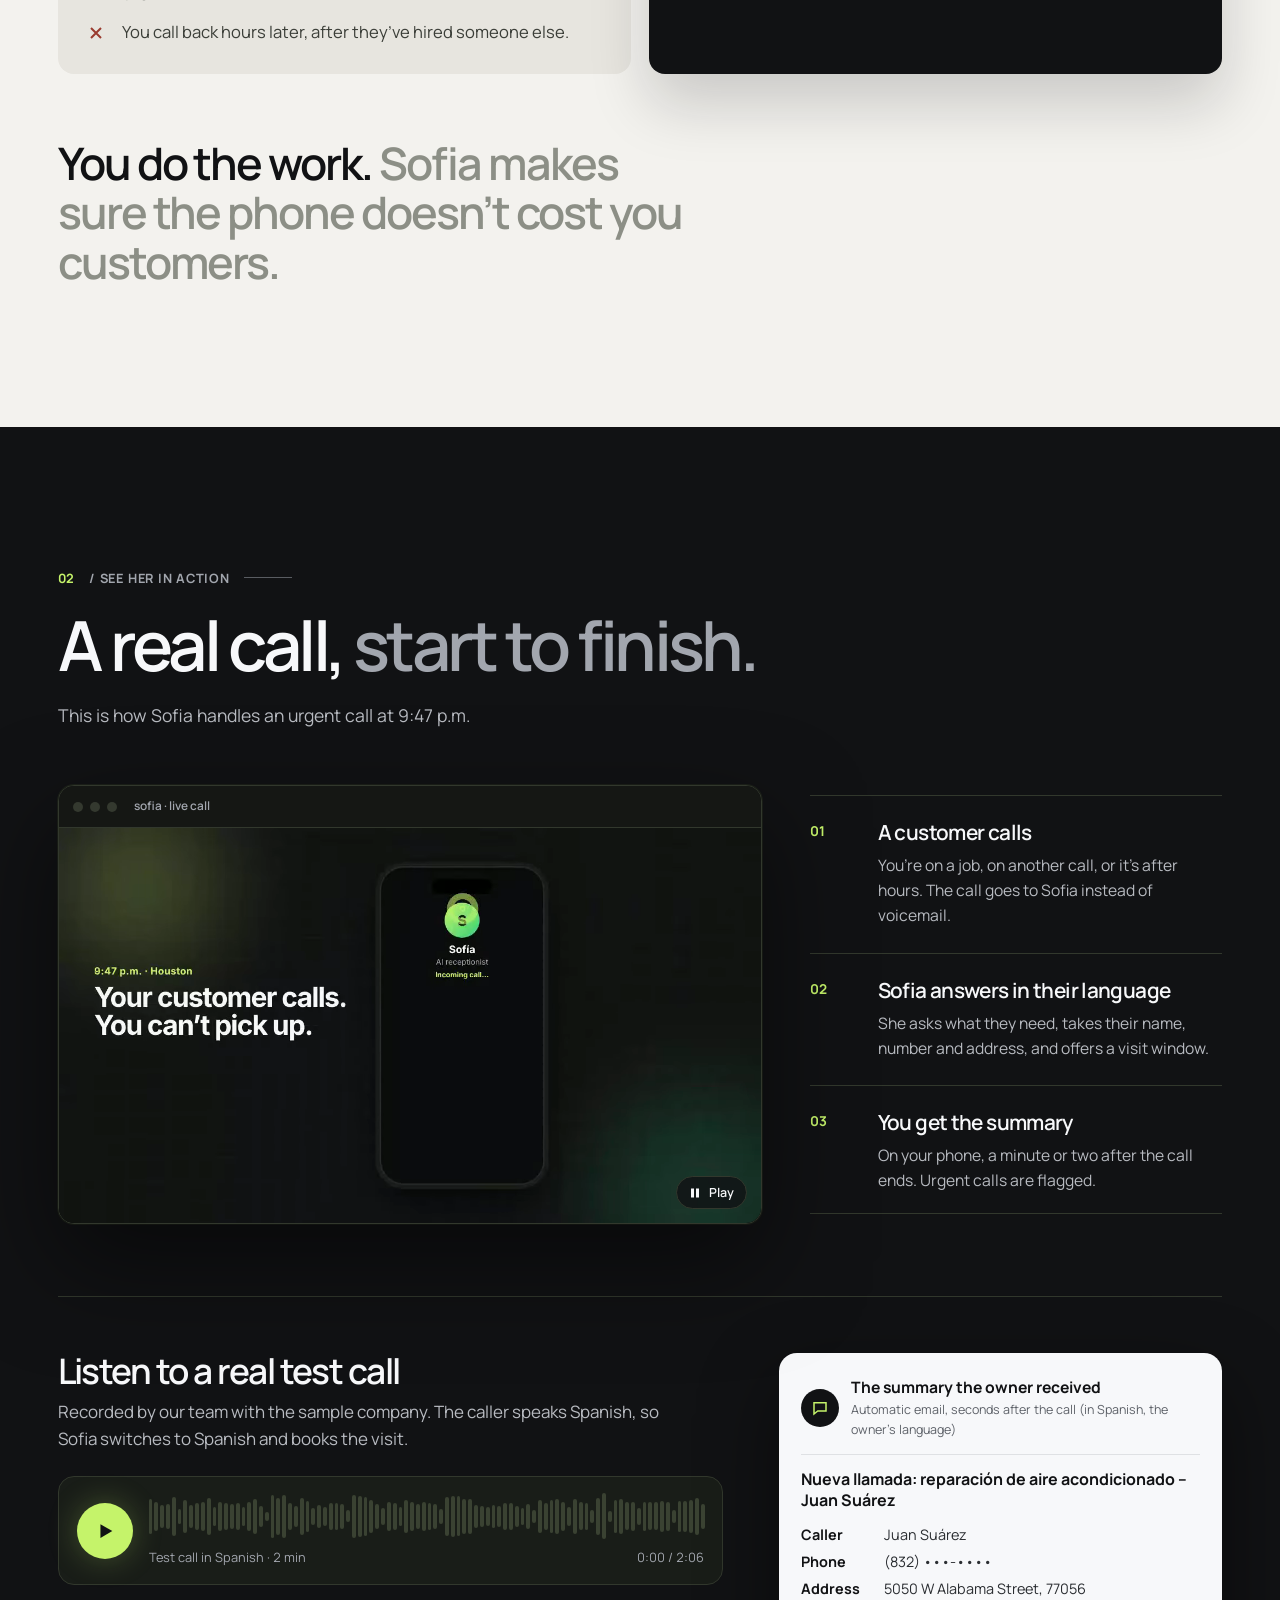
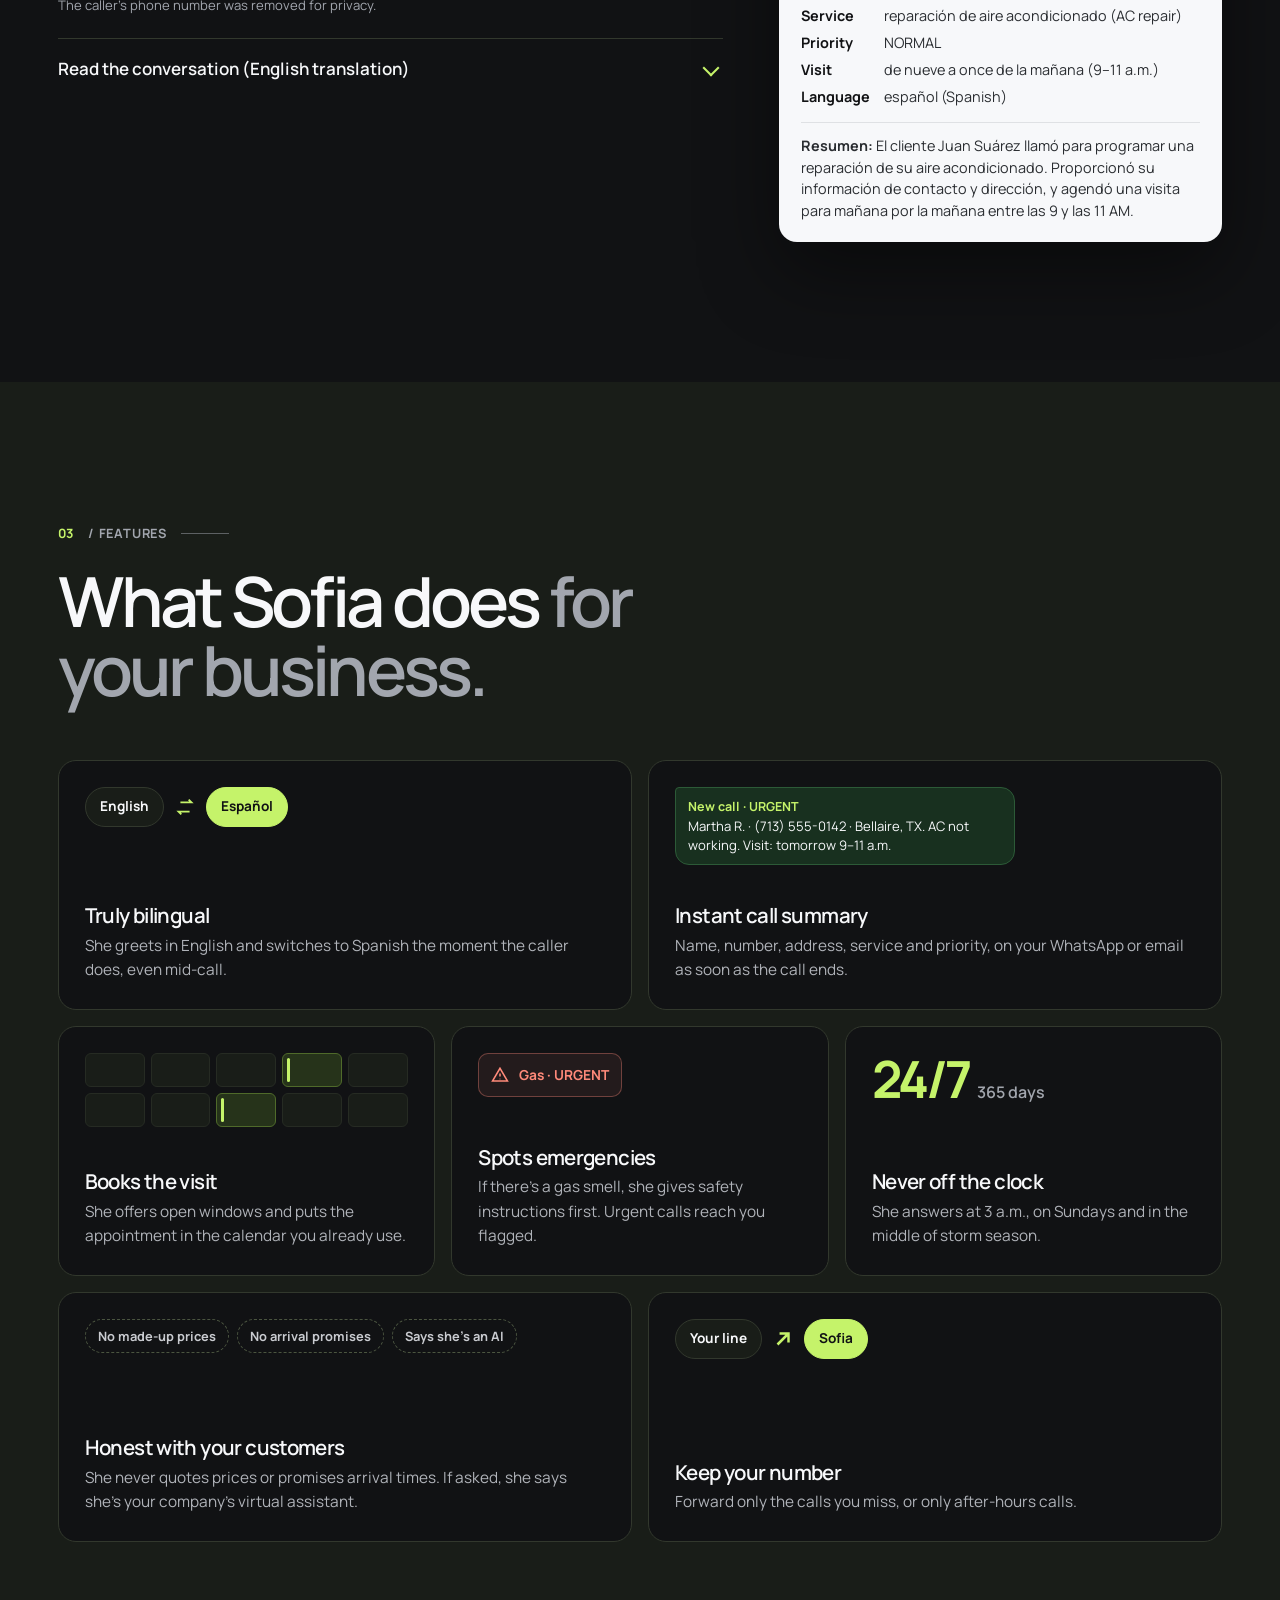
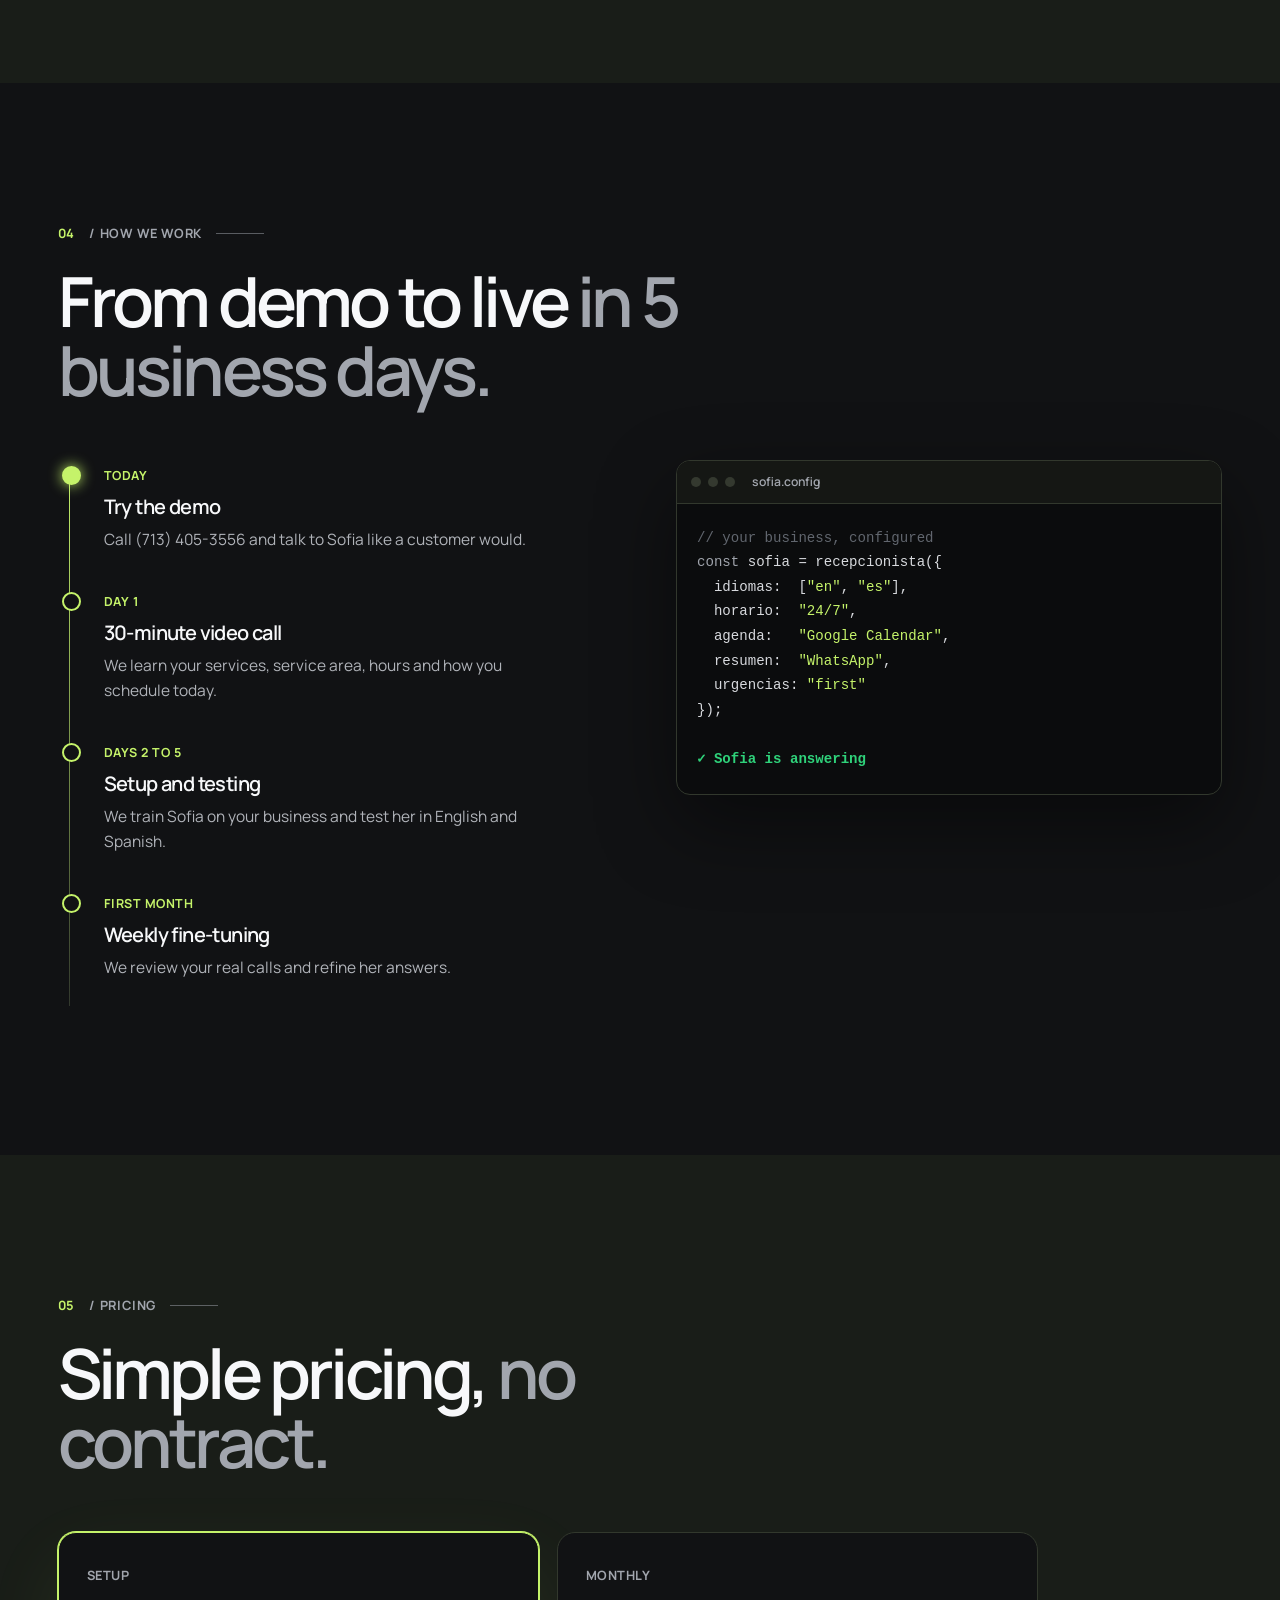
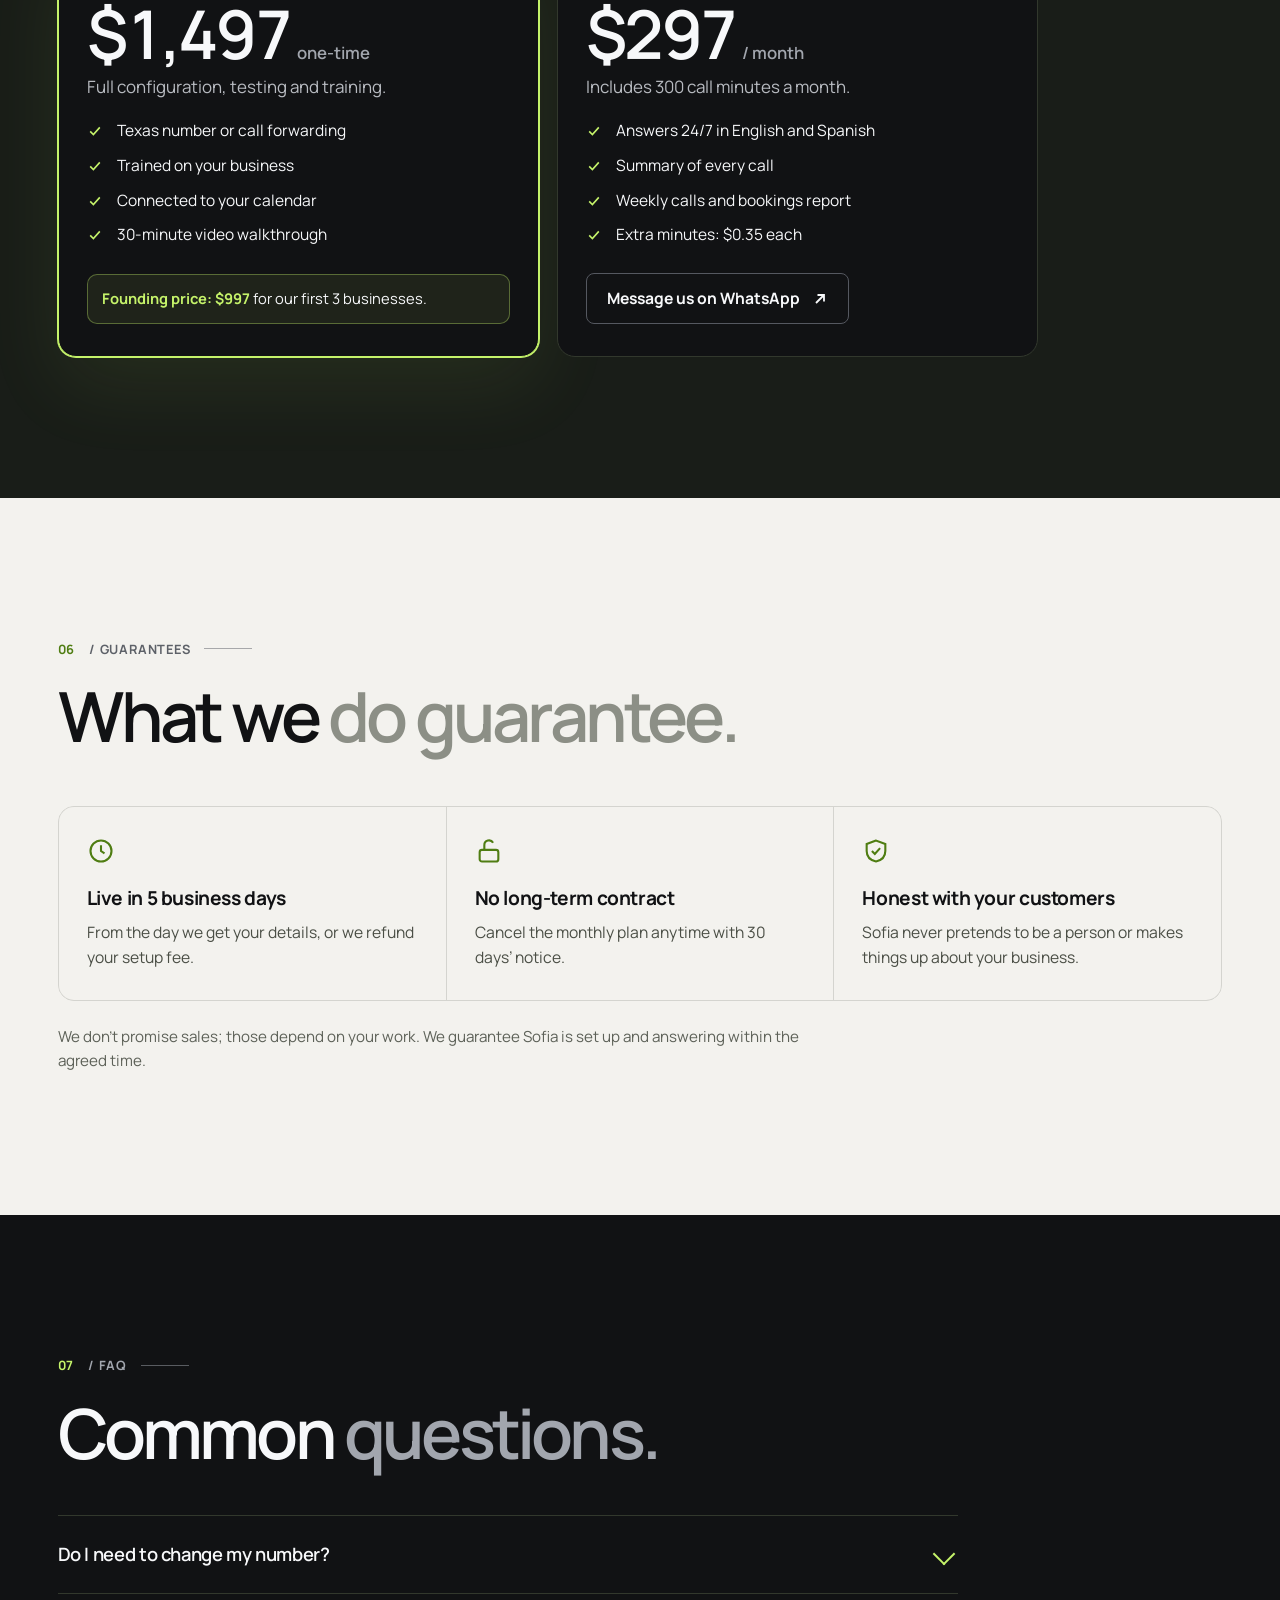
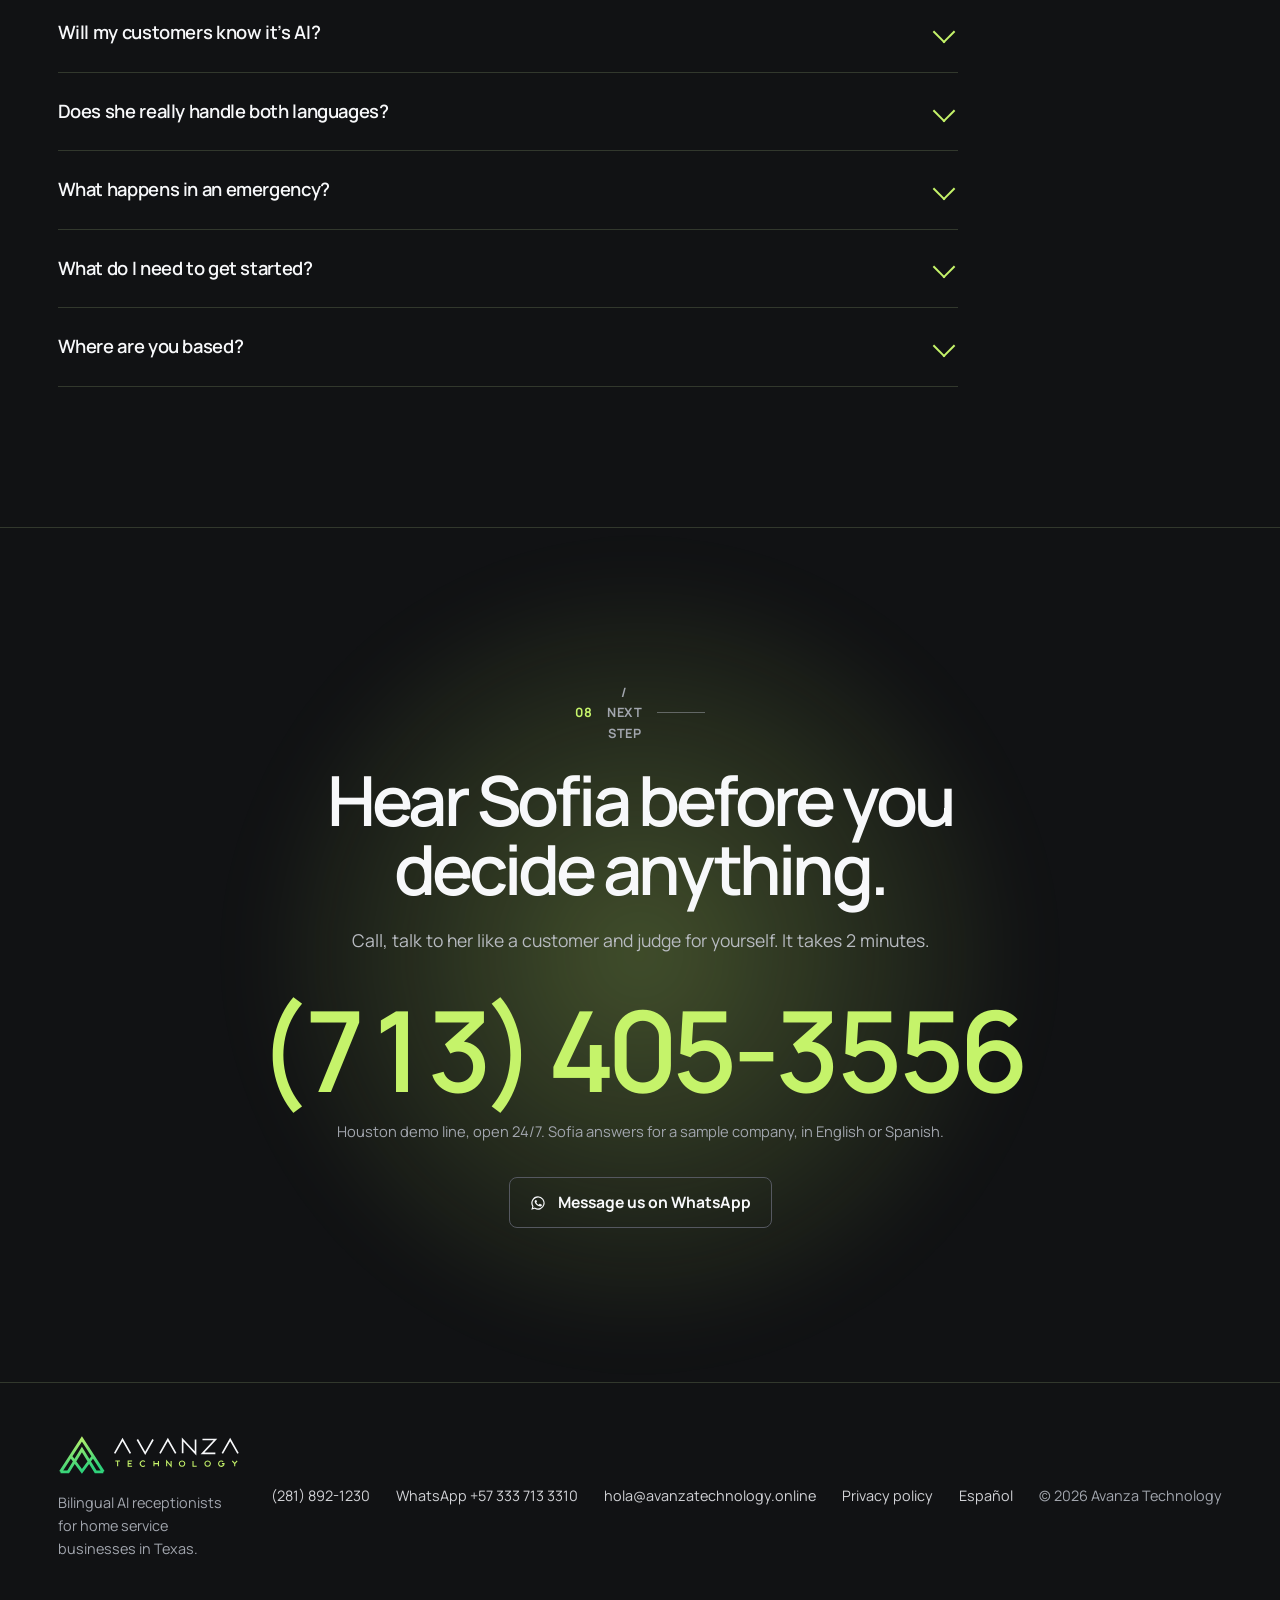
==== commit 5cc59e7d: "web v6" ====
--- a/en/index.html
+++ b/en/index.html
@@ -32,7 +32,7 @@
     <nav class="nav" aria-label="Main"><a href="#como">How it works</a><a href="#funciones">Features</a><a href="#precios">Pricing</a><a href="#preguntas">FAQ</a></nav>
     <div class="head-actions">
       <a class="lang" href="../" hreflang="es" lang="es" aria-label="Español">ES</a>
-      <a class="btn btn-lime btn-sm" href="https://wa.me/573337133310?text=Hi%2C%20I%27d%20like%20to%20learn%20more%20about%20Sofia">Request the demo<svg viewBox="0 0 16 16" fill="none" stroke="currentColor" stroke-width="1.8" aria-hidden="true"><path d="M4 12 12 4M5.5 4H12v6.5"/></svg></a>
+      <a class="btn btn-lime btn-sm" href="tel:+17134053556">Try the demo<svg viewBox="0 0 16 16" fill="none" stroke="currentColor" stroke-width="1.8" aria-hidden="true"><path d="M4 12 12 4M5.5 4H12v6.5"/></svg></a>
     </div>
   </div>
 </header>
@@ -46,7 +46,7 @@
       <h1 id="hero-title"><span>Your customer calls.</span><span>You’re on the job.</span><span class=hl>Sofia answers.</span></h1>
       <p class="lede">An AI receptionist that answers your business calls <strong>in English and Spanish, day and night</strong>. She takes the details, books the visit and sends you a summary right after the call.</p>
       <div class="ctas">
-        <a class="btn btn-lime call-btn" href="https://wa.me/573337133310?text=Hi%2C%20I%27d%20like%20to%20learn%20more%20about%20Sofia"><span><small>We’ll send you the demo number</small><b>Request your demo on WhatsApp</b></span><svg viewBox="0 0 16 16" fill="none" stroke="currentColor" stroke-width="1.8" aria-hidden="true"><path d="M4 12 12 4M5.5 4H12v6.5"/></svg></a>
+        <a class="btn btn-lime call-btn" href="tel:+17134053556"><span><small>Call Sofia, in English or Spanish</small><b>(713) 405-3556</b></span><svg viewBox="0 0 16 16" fill="none" stroke="currentColor" stroke-width="1.8" aria-hidden="true"><path d="M4 12 12 4M5.5 4H12v6.5"/></svg></a>
         <a class="btn btn-line" href="#como">See how it works<svg viewBox="0 0 16 16" fill="none" stroke="currentColor" stroke-width="1.8" aria-hidden="true"><path d="M8 2v11M3.5 8.5 8 13l4.5-4.5"/></svg></a>
       </div>
       <p class="call-alt">Prefer to call? <a href="tel:+12818921230">(281) 892-1230</a> <span>Calls in Spanish; in English, message us on WhatsApp.</span></p>
@@ -139,7 +139,7 @@
     <p class="sec-num"><b>04</b> / How we work</p>
     <h2 class="h2" id="s4">From demo to live <span class="soft">in 5 business days.</span></h2>
     <div class="process">
-      <ol class="timeline"><li><span class="when">Today</span><h3>Try the demo</h3><p>Message us on WhatsApp, we send you the demo number and you talk to her like a customer would.</p></li><li><span class="when">Day 1</span><h3>30-minute video call</h3><p>We learn your services, service area, hours and how you schedule today.</p></li><li><span class="when">Days 2 to 5</span><h3>Setup and testing</h3><p>We train Sofia on your business and test her in English and Spanish.</p></li><li><span class="when">First month</span><h3>Weekly fine-tuning</h3><p>We review your real calls and refine her answers.</p></li></ol>
+      <ol class="timeline"><li><span class="when">Today</span><h3>Try the demo</h3><p>Call (713) 405-3556 and talk to Sofia like a customer would.</p></li><li><span class="when">Day 1</span><h3>30-minute video call</h3><p>We learn your services, service area, hours and how you schedule today.</p></li><li><span class="when">Days 2 to 5</span><h3>Setup and testing</h3><p>We train Sofia on your business and test her in English and Spanish.</p></li><li><span class="when">First month</span><h3>Weekly fine-tuning</h3><p>We review your real calls and refine her answers.</p></li></ol>
       <div class="terminal" aria-hidden="true">
         <div class="chrome"><i></i><i></i><i></i><span>sofia.config</span></div>
 <pre><span class="c">// your business, configured</span>
@@ -183,7 +183,7 @@
   <div class="wrap">
     <p class="sec-num"><b>07</b> / FAQ</p>
     <h2 class="h2" id="s7">Common <span class="soft">questions.</span></h2>
-    <div class="faq"><details><summary>Do I need to change my number?</summary><p>No. You can forward only the calls you miss, or only after-hours calls. If you want a new number for ads, we can set that up too.</p></details><details><summary>Will my customers know it’s AI?</summary><p>Sofia never pretends to be a person. If someone asks, she says she’s your company’s virtual assistant and that a team member will follow up.</p></details><details><summary>Does she really handle both languages?</summary><p>She switches the moment the caller does, even mid-call. The best way to judge is to request the demo and try both.</p></details><details><summary>What happens in an emergency?</summary><p>She gives safety instructions first, like leaving the home and calling 911 if there’s a gas smell. Then she takes the details and sends you the call flagged as urgent.</p></details><details><summary>What do I need to get started?</summary><p>A 30-minute video call so we learn your services, service area, hours and how you schedule. We handle the rest.</p></details><details><summary>Where are you based?</summary><p>We’re a remote team working with businesses in Texas. Everything happens by phone, WhatsApp and video call in Spanish, and by WhatsApp or email in English.</p></details></div>
+    <div class="faq"><details><summary>Do I need to change my number?</summary><p>No. You can forward only the calls you miss, or only after-hours calls. If you want a new number for ads, we can set that up too.</p></details><details><summary>Will my customers know it’s AI?</summary><p>Sofia never pretends to be a person. If someone asks, she says she’s your company’s virtual assistant and that a team member will follow up.</p></details><details><summary>Does she really handle both languages?</summary><p>She switches the moment the caller does, even mid-call. The best way to judge is to call the demo line at (713) 405-3556 and try both.</p></details><details><summary>What happens in an emergency?</summary><p>She gives safety instructions first, like leaving the home and calling 911 if there’s a gas smell. Then she takes the details and sends you the call flagged as urgent.</p></details><details><summary>What do I need to get started?</summary><p>A 30-minute video call so we learn your services, service area, hours and how you schedule. We handle the rest.</p></details><details><summary>Where are you based?</summary><p>We’re a remote team working with businesses in Texas. Everything happens by phone, WhatsApp and video call in Spanish, and by WhatsApp or email in English.</p></details></div>
   </div>
 </section>
 
@@ -192,8 +192,8 @@
   <div class="wrap">
     <p class="sec-num"><b>08</b> / Next step</p>
     <h2 class="h2" id="s8">Hear Sofia before you decide anything.</h2>
-    <p class="sub">Message us on WhatsApp and we’ll send you the demo number. Call, talk to her like a customer and judge for yourself.</p>
-    <a class="btn btn-lime btn-xl" href="https://wa.me/573337133310?text=Hi%2C%20I%27d%20like%20to%20learn%20more%20about%20Sofia"><svg viewBox="0 0 24 24" fill="currentColor" aria-hidden="true"><path d="M12 2a10 10 0 0 0-8.6 15.1L2 22l5-1.3A10 10 0 1 0 12 2m0 18.2a8.2 8.2 0 0 1-4.2-1.2l-.3-.2-3 .8.8-2.9-.2-.3A8.2 8.2 0 1 1 12 20.2m4.5-6.1c-.2-.1-1.5-.7-1.7-.8s-.4-.1-.6.1-.7.8-.8 1-.3.2-.5.1a6.7 6.7 0 0 1-3.3-2.9c-.3-.4.3-.4.8-1.4a.5.5 0 0 0 0-.5l-.8-1.9c-.2-.5-.4-.4-.6-.4h-.5a1 1 0 0 0-.7.3 3 3 0 0 0-.9 2.2 5.2 5.2 0 0 0 1.1 2.7 11.9 11.9 0 0 0 4.6 4c1.7.7 2.3.8 3.2.6a2.7 2.7 0 0 0 1.8-1.2 2.2 2.2 0 0 0 .2-1.3c-.1-.1-.2-.2-.4-.3"/></svg>Message us on WhatsApp</a><p class="final-call">Prefer to call? Our US line:<a class="big-number" href="tel:+12818921230">(281) 892-1230</a></p><p class="note">Calls are answered in Spanish. In English, message us on WhatsApp or email.</p>
+    <p class="sub">Call, talk to her like a customer and judge for yourself. It takes 2 minutes.</p>
+    <a class="big-number" href="tel:+17134053556">(713) 405-3556</a><p class="note">Houston demo line, open 24/7. Sofia answers for a sample company, in English or Spanish.</p><a class="btn btn-line" href="https://wa.me/573337133310?text=Hi%2C%20I%27d%20like%20to%20learn%20more%20about%20Sofia"><svg viewBox="0 0 24 24" fill="currentColor" aria-hidden="true"><path d="M12 2a10 10 0 0 0-8.6 15.1L2 22l5-1.3A10 10 0 1 0 12 2m0 18.2a8.2 8.2 0 0 1-4.2-1.2l-.3-.2-3 .8.8-2.9-.2-.3A8.2 8.2 0 1 1 12 20.2m4.5-6.1c-.2-.1-1.5-.7-1.7-.8s-.4-.1-.6.1-.7.8-.8 1-.3.2-.5.1a6.7 6.7 0 0 1-3.3-2.9c-.3-.4.3-.4.8-1.4a.5.5 0 0 0 0-.5l-.8-1.9c-.2-.5-.4-.4-.6-.4h-.5a1 1 0 0 0-.7.3 3 3 0 0 0-.9 2.2 5.2 5.2 0 0 0 1.1 2.7 11.9 11.9 0 0 0 4.6 4c1.7.7 2.3.8 3.2.6a2.7 2.7 0 0 0 1.8-1.2 2.2 2.2 0 0 0 .2-1.3c-.1-.1-.2-.2-.4-.3"/></svg>Message us on WhatsApp</a>
   </div>
 </section>
 </main>
